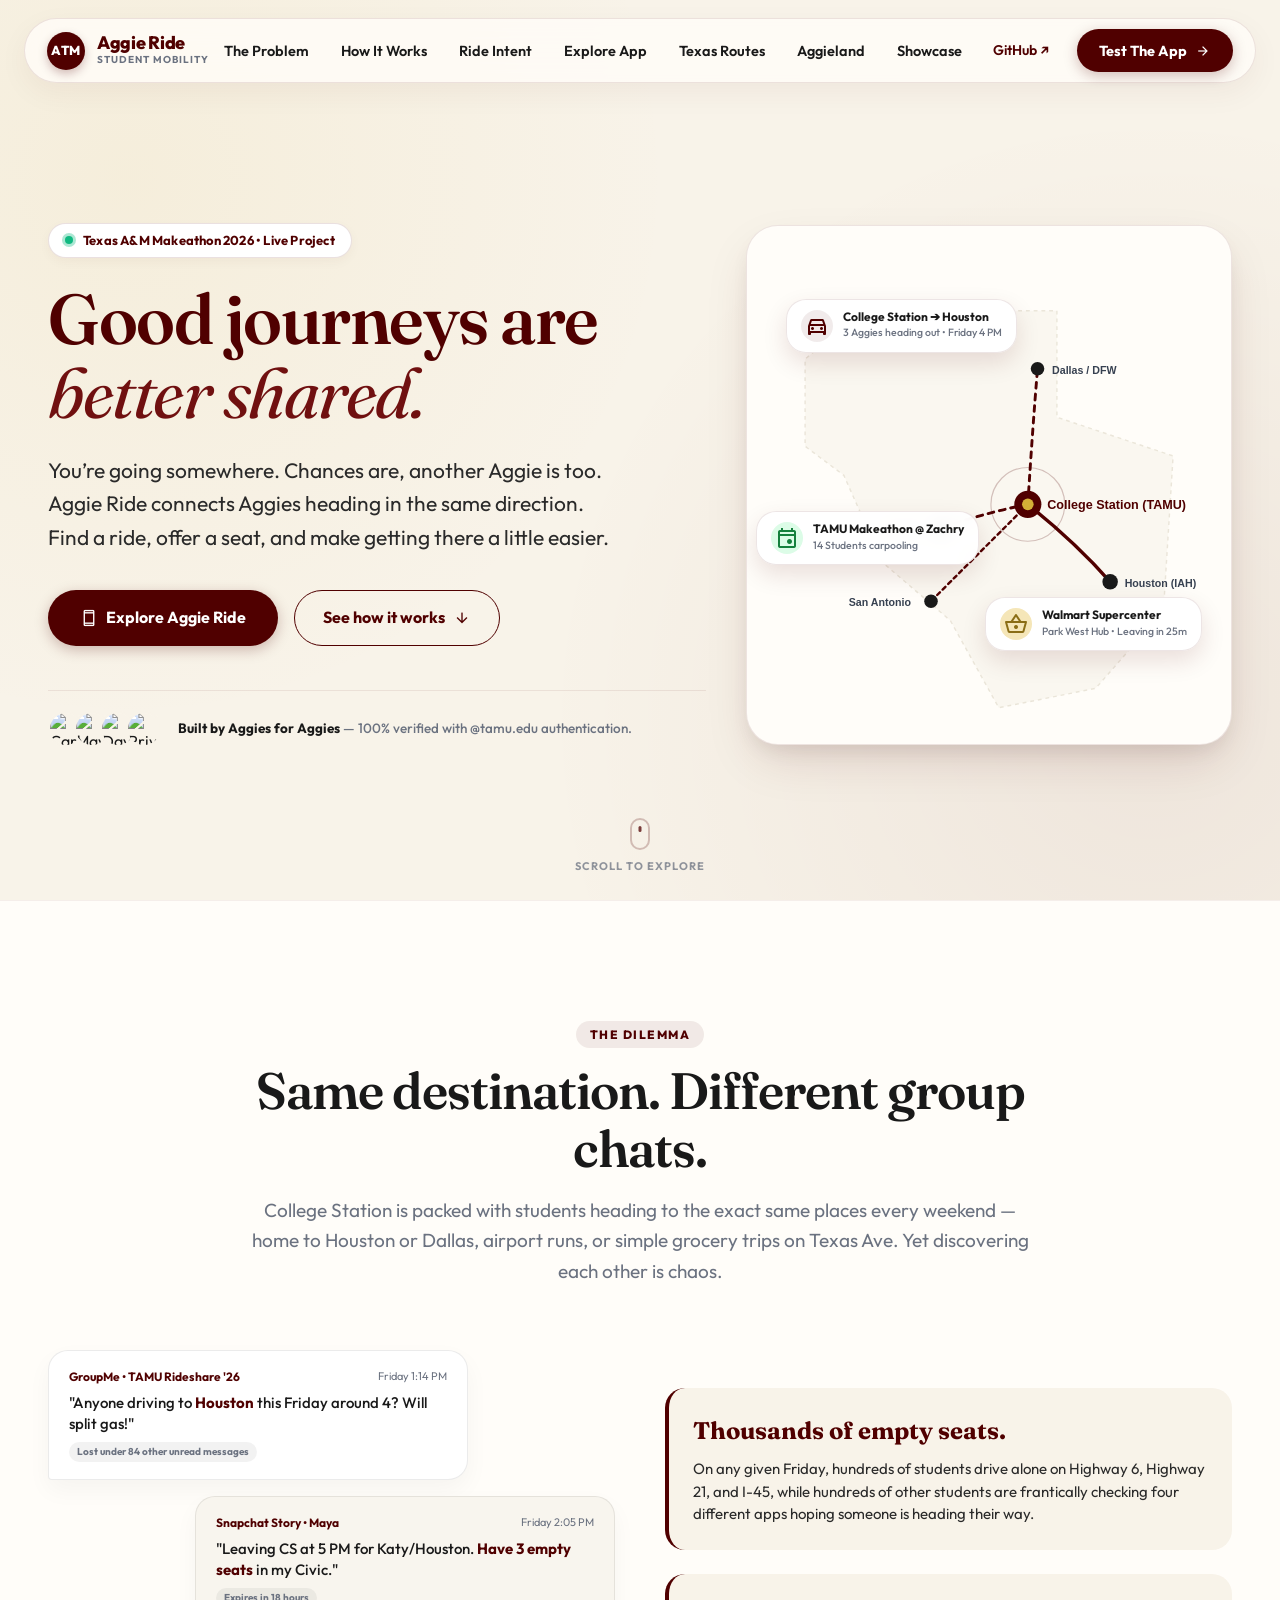
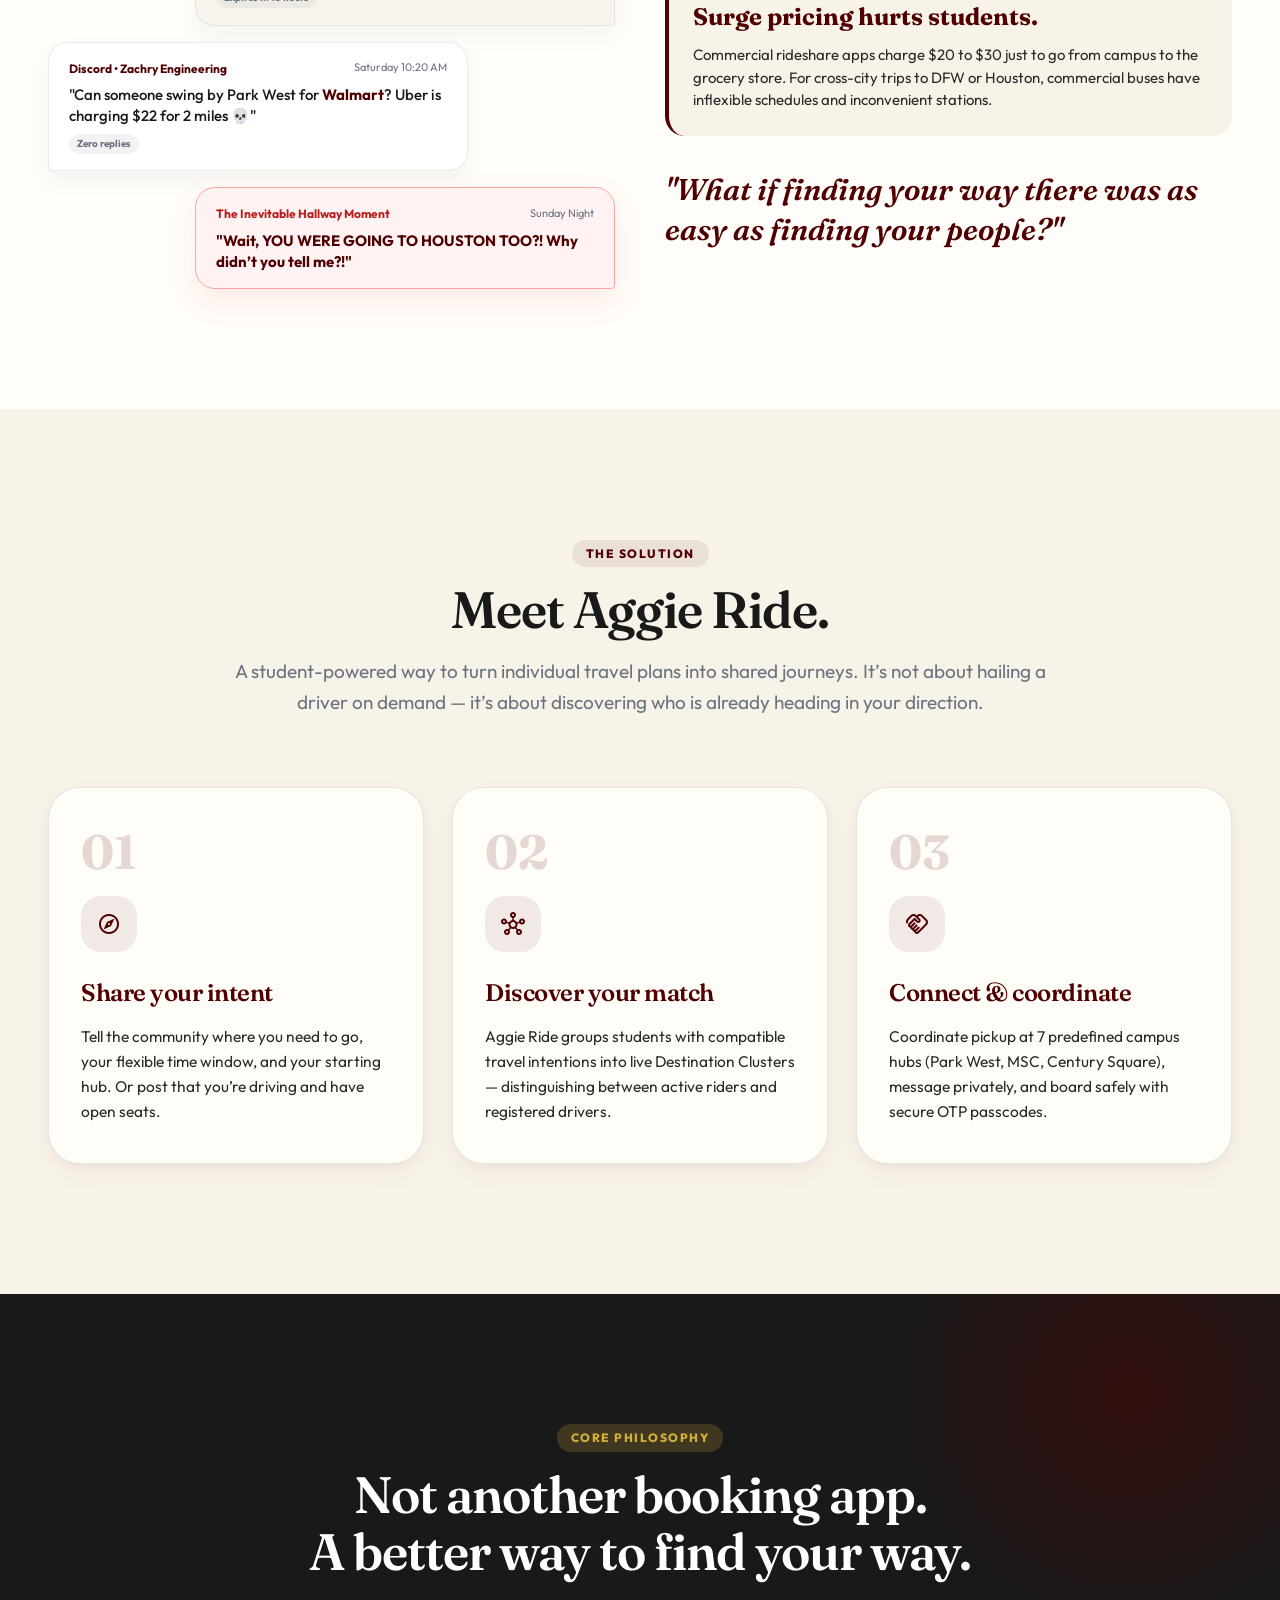
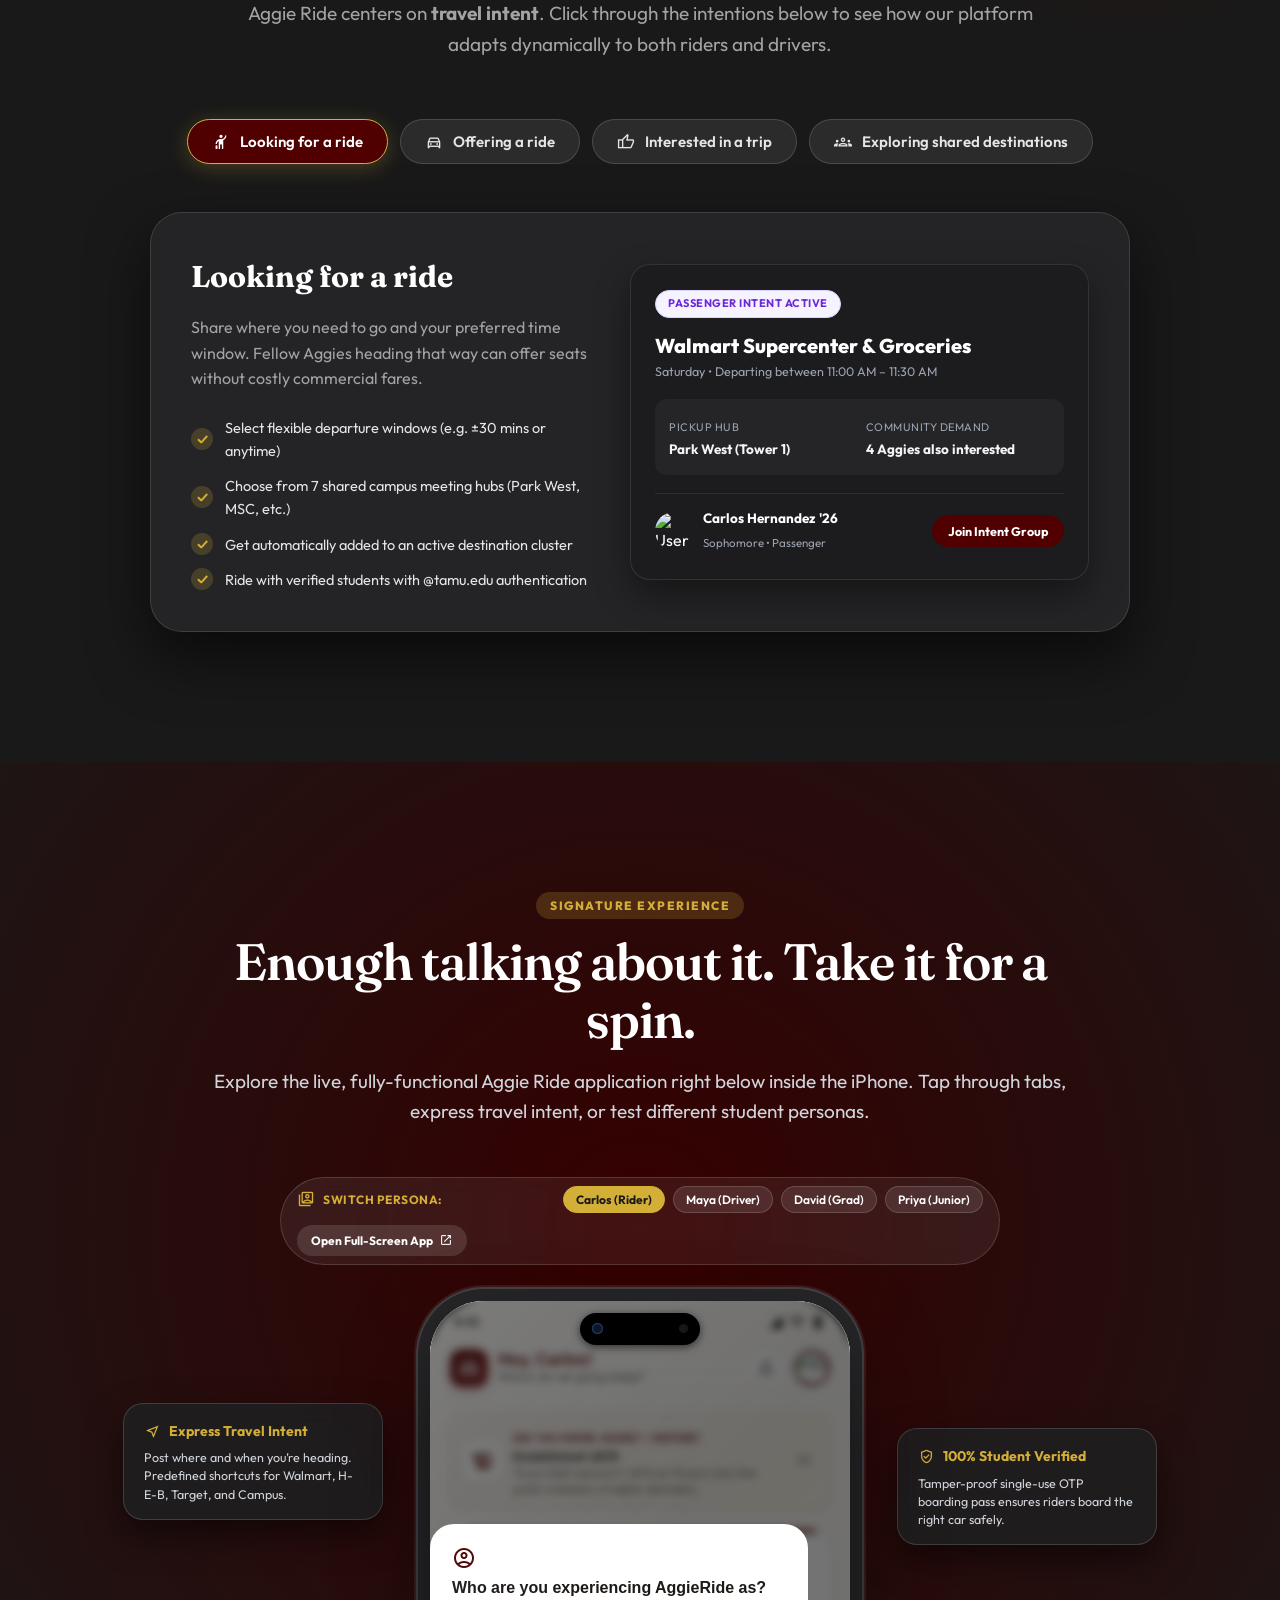
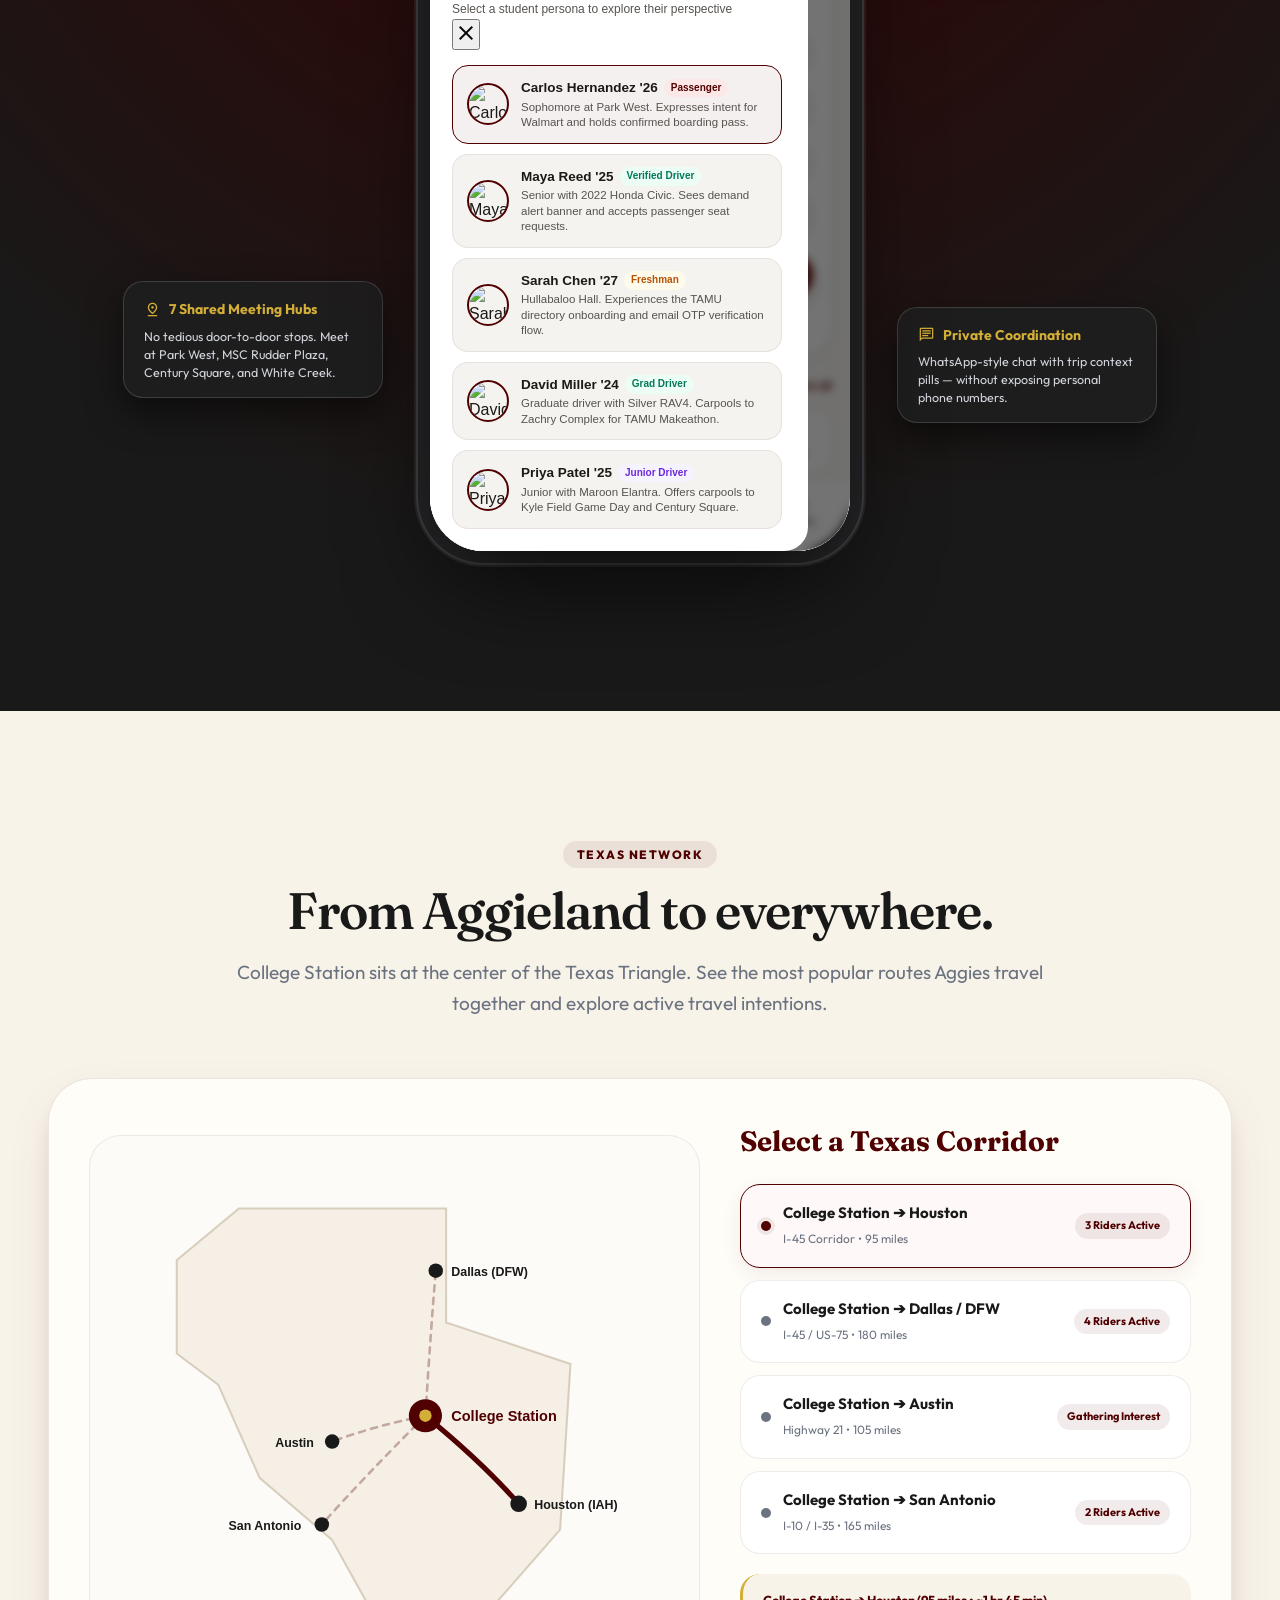
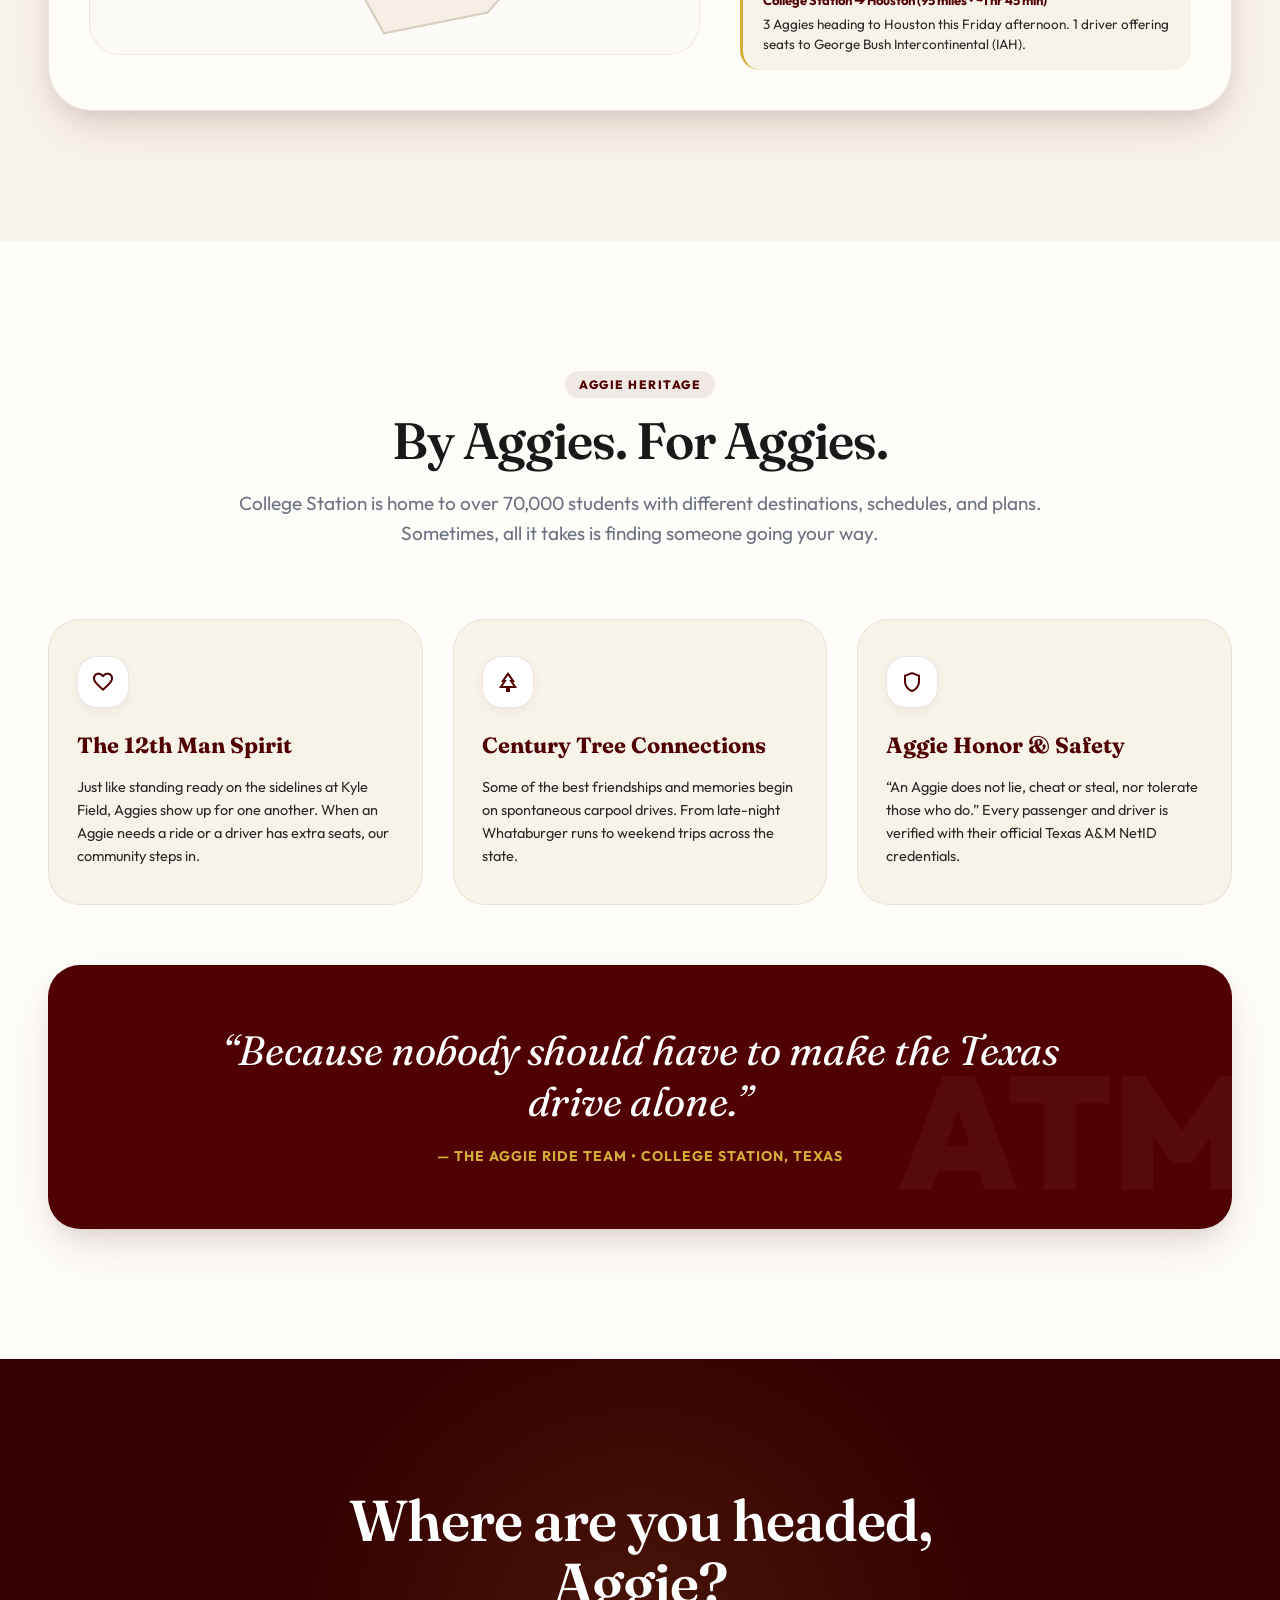
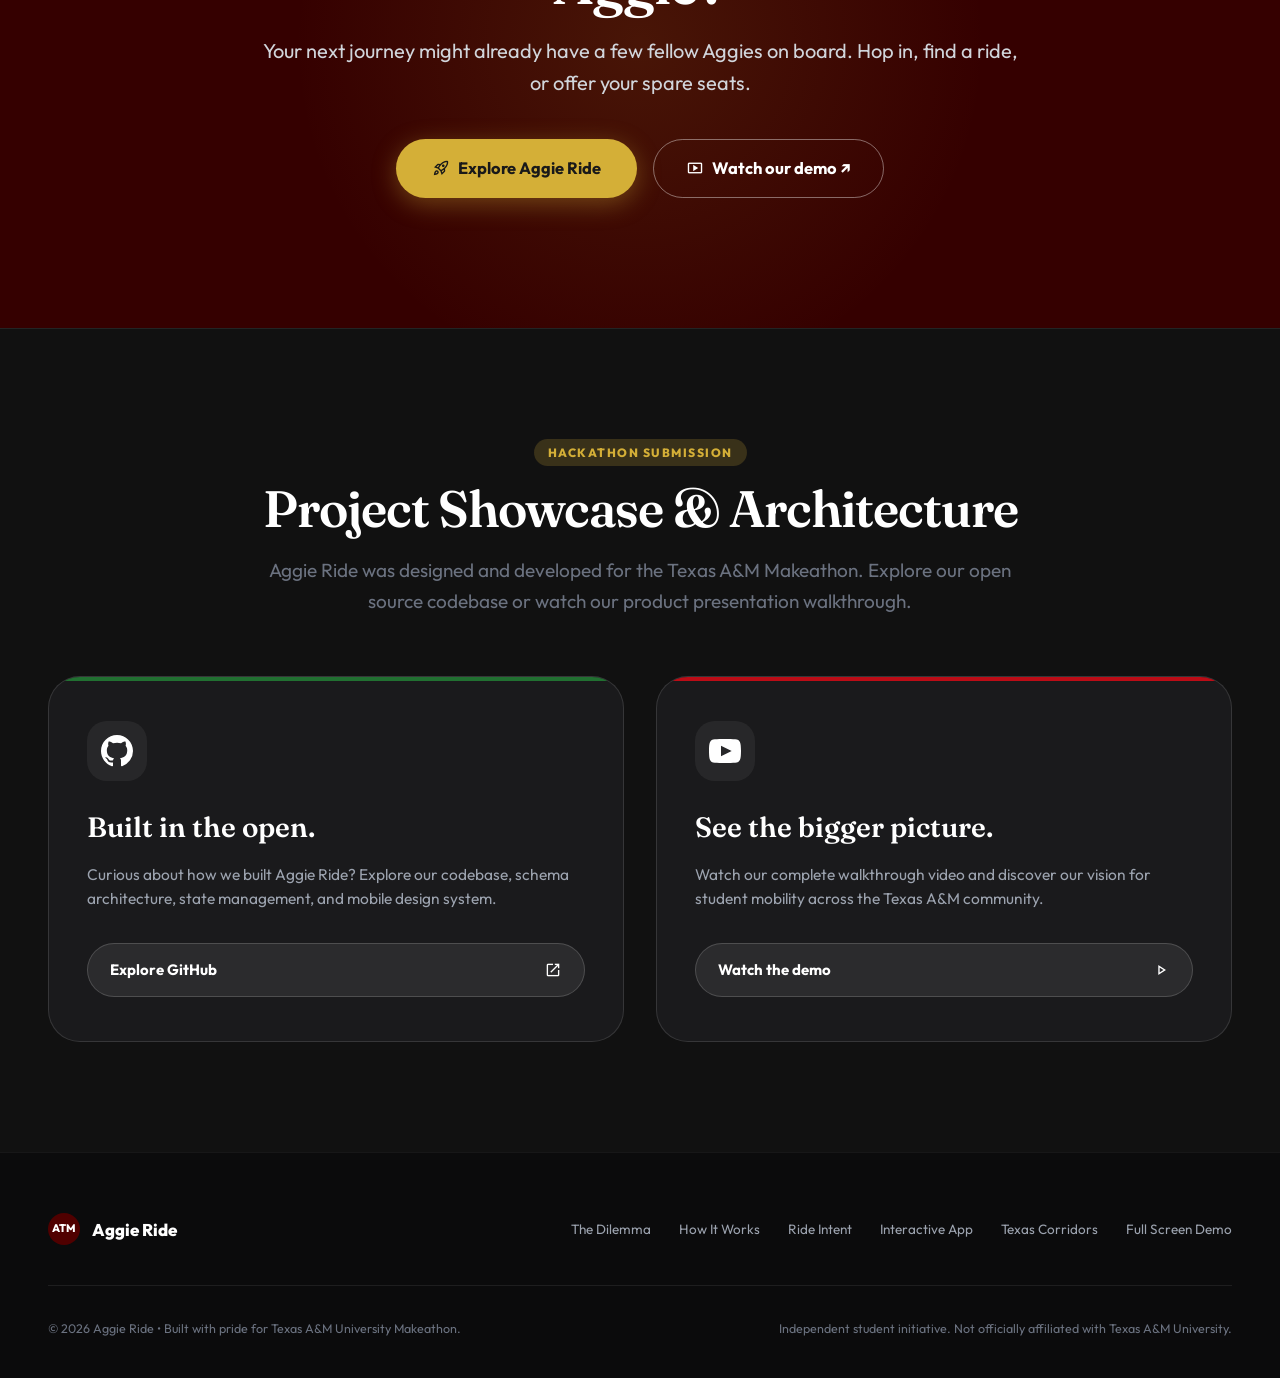
==== index.html @ 7f1ab6b2 "feat: complete Aggie Ride platform, landing page showcase & documentation" ====
<!DOCTYPE html>
<html lang="en">
<head>
  <meta charset="UTF-8">
  <meta name="viewport" content="width=device-width, initial-scale=1.0">
  <title>Aggie Ride — Good Journeys Are Better Shared | Texas A&M Student Mobility</title>
  
  <!-- SEO & Social Meta -->
  <meta name="description" content="Aggie Ride is a student-powered mobility platform built around ride intent. Connect with fellow Texas A&M students heading to Houston, Dallas, Austin, or local grocery runs.">
  <meta property="og:title" content="Aggie Ride — Good Journeys Are Better Shared">
  <meta property="og:description" content="A demand-first student mobility network connecting Aggies heading in the same direction. Built for Texas A&M Makeathon.">
  <meta property="og:type" content="website">
  <meta property="og:url" content="https://aggies-ride.netlify.app">
  <meta name="theme-color" content="#500000">

  <!-- Favicon -->
  <link rel="icon" href="data:image/svg+xml,<svg xmlns='http://www.w3.org/2000/svg' viewBox='0 0 100 100'><circle cx='50' cy='50' r='50' fill='%23500000'/><text y='65' font-size='45' font-family='sans-serif' font-weight='900' fill='white' text-anchor='middle' x='50'>ATM</text></svg>">

  <!-- Google Fonts: Fraunces (Editorial Display) & Outfit / Plus Jakarta Sans (Clean Modern Sans) -->
  <link rel="preconnect" href="https://fonts.googleapis.com">
  <link rel="preconnect" href="https://fonts.gstatic.com" crossorigin>
  <link href="https://fonts.googleapis.com/css2?family=Fraunces:ital,opsz,wght@0,9..144,400;0,9..144,600;0,9..144,700;1,9..144,400;1,9..144,600&family=Outfit:wght@400;500;600;700;800&family=Plus+Jakarta+Sans:wght@400;500;600;700;800&display=swap" rel="stylesheet">
  <link rel="stylesheet" href="https://fonts.googleapis.com/css2?family=Material+Symbols+Outlined:opsz,wght,FILL,GRAD@20..48,100..700,0..1,-50..200" />

  <!-- Stylesheet -->
  <link rel="stylesheet" href="css/landing.css?v=2.0">
</head>
<body>

  <!-- ===================================================================
       STICKY NAVIGATION BAR
       =================================================================== -->
  <div class="navbar-wrapper" id="navbarWrapper">
    <nav class="navbar" aria-label="Main Navigation">
      <a href="#" class="brand" aria-label="Aggie Ride Home">
        <div class="brand-crest">ATM</div>
        <div class="brand-text">
          <span class="brand-name">Aggie Ride</span>
          <span class="brand-tag">Student Mobility</span>
        </div>
      </a>

      <ul class="nav-links">
        <li><a href="#the-problem" class="nav-link">The Problem</a></li>
        <li><a href="#how-it-works" class="nav-link">How It Works</a></li>
        <li><a href="#ride-intent" class="nav-link">Ride Intent</a></li>
        <li><a href="#explore-app" class="nav-link">Explore App</a></li>
        <li><a href="#texas-routes" class="nav-link">Texas Routes</a></li>
        <li><a href="#community" class="nav-link">Aggieland</a></li>
        <li><a href="#showcase" class="nav-link">Showcase</a></li>
      </ul>

      <div class="nav-actions">
        <a href="#" id="navGithubLink" target="_blank" rel="noopener noreferrer" class="nav-btn-text">
          GitHub ↗
        </a>
        <a href="#explore-app" class="btn-primary">
          <span>Test The App</span>
          <span class="material-symbols-outlined" style="font-size:16px;">arrow_forward</span>
        </a>
      </div>
    </nav>
  </div>

  <!-- ===================================================================
       SECTION 1: THE OPENING HERO
       =================================================================== -->
  <header class="hero-section" id="hero">
    <div class="container">
      <div class="hero-grid">
        
        <!-- Left: Editorial Content -->
        <div class="hero-content">
          <div class="hero-pill-badge">
            <span class="hero-pill-dot"></span>
            <span class="hero-pill-text">Texas A&M Makeathon 2026 • Live Project</span>
          </div>

          <h1 class="hero-headline">
            Good journeys are <span class="italic">better shared.</span>
          </h1>

          <p class="hero-subtext">
            You’re going somewhere. Chances are, another Aggie is too. Aggie Ride connects Aggies heading in the same direction. Find a ride, offer a seat, and make getting there a little easier.
          </p>

          <div class="hero-ctas">
            <a href="#explore-app" class="btn-primary">
              <span class="material-symbols-outlined" style="font-size:18px;">smartphone</span>
              <span>Explore Aggie Ride</span>
            </a>
            <a href="#how-it-works" class="btn-outline">
              <span>See how it works</span>
              <span class="material-symbols-outlined" style="font-size:18px;">arrow_downward</span>
            </a>
          </div>

          <div class="hero-social-proof">
            <div class="avatar-stack">
              <img src="https://images.unsplash.com/photo-1539571696357-5a69c17a67c6?w=100&auto=format&fit=crop&q=80" alt="Carlos">
              <img src="https://images.unsplash.com/photo-1494790108377-be9c29b29330?w=100&auto=format&fit=crop&q=80" alt="Maya">
              <img src="https://images.unsplash.com/photo-1507003211169-0a1dd7228f2d?w=100&auto=format&fit=crop&q=80" alt="David">
              <img src="https://images.unsplash.com/photo-1534528741775-53994a69daeb?w=100&auto=format&fit=crop&q=80" alt="Priya">
            </div>
            <div class="avatar-stack-text">
              <strong>Built by Aggies for Aggies</strong> — 100% verified with @tamu.edu authentication.
            </div>
          </div>
        </div>

        <!-- Right: Animated Route Canvas & Floating Journey Tags -->
        <div class="hero-visual">
          <div class="map-card-graphic">
            
            <!-- Floating Live Travel Intent 1 -->
            <div class="floating-journey-tag floating-tag-1">
              <div class="tag-icon-circle maroon">
                <span class="material-symbols-outlined">directions_car</span>
              </div>
              <div class="tag-text-block">
                <span class="tag-title">College Station ➔ Houston</span>
                <span class="tag-sub">3 Aggies heading out • Friday 4 PM</span>
              </div>
            </div>

            <!-- Floating Live Travel Intent 2 -->
            <div class="floating-journey-tag floating-tag-2">
              <div class="tag-icon-circle gold">
                <span class="material-symbols-outlined">shopping_basket</span>
              </div>
              <div class="tag-text-block">
                <span class="tag-title">Walmart Supercenter</span>
                <span class="tag-sub">Park West Hub • Leaving in 25m</span>
              </div>
            </div>

            <!-- Floating Live Travel Intent 3 -->
            <div class="floating-journey-tag floating-tag-3">
              <div class="tag-icon-circle green">
                <span class="material-symbols-outlined">event</span>
              </div>
              <div class="tag-text-block">
                <span class="tag-title">TAMU Makeathon @ Zachry</span>
                <span class="tag-sub">14 Students carpooling</span>
              </div>
            </div>

            <!-- Stylized Texas Route Network SVG -->
            <svg class="map-svg-canvas" viewBox="0 0 500 500" fill="none" xmlns="http://www.w3.org/2000/svg">
              <!-- Subtle Texas Outline Silhouette -->
              <path d="M 120 70 L 320 70 L 320 180 L 440 220 L 430 380 L 360 460 L 260 480 L 210 390 L 140 330 L 100 240 L 60 210 L 60 120 Z" 
                    fill="#F9F6EE" stroke="#E6E0D2" stroke-width="1.5" stroke-dasharray="4 4" opacity="0.8"/>

              <!-- Major Highways radiating from College Station (Center: 290, 270) -->
              <!-- Route to Dallas (North) -->
              <path d="M 290 270 Q 295 190 300 130" stroke="#500000" stroke-width="3" stroke-linecap="round" stroke-dasharray="6 6"/>
              <!-- Route to Houston (Southeast) -->
              <path d="M 290 270 Q 340 310 375 350" stroke="#500000" stroke-width="3.5" stroke-linecap="round"/>
              <!-- Route to Austin (West) -->
              <path d="M 290 270 Q 240 280 200 295" stroke="#500000" stroke-width="3" stroke-linecap="round" stroke-dasharray="6 6"/>
              <!-- Route to San Antonio (Southwest) -->
              <path d="M 290 270 Q 230 330 190 370" stroke="#500000" stroke-width="2.5" stroke-linecap="round" stroke-dasharray="4 4"/>

              <!-- Pulse Waves from College Station Hub -->
              <circle cx="290" cy="270" r="38" fill="none" stroke="#500000" stroke-width="1.2" opacity="0.25">
                <animate attributeName="r" values="18;65" dur="3s" repeatCount="indefinite"/>
                <animate attributeName="opacity" values="0.4;0" dur="3s" repeatCount="indefinite"/>
              </circle>

              <!-- Hub City Nodes -->
              <!-- Dallas -->
              <circle cx="300" cy="130" r="7" fill="#191919"/>
              <text x="315" y="135" font-family="sans-serif" font-size="11" font-weight="700" fill="#374151">Dallas / DFW</text>

              <!-- Houston -->
              <circle cx="375" cy="350" r="8" fill="#191919"/>
              <text x="390" y="355" font-family="sans-serif" font-size="11" font-weight="700" fill="#374151">Houston (IAH)</text>

              <!-- Austin -->
              <circle cx="200" cy="295" r="7" fill="#191919"/>
              <text x="145" y="300" font-family="sans-serif" font-size="11" font-weight="700" fill="#374151">Austin</text>

              <!-- San Antonio -->
              <circle cx="190" cy="370" r="7" fill="#191919"/>
              <text x="105" y="375" font-family="sans-serif" font-size="11" font-weight="700" fill="#374151">San Antonio</text>

              <!-- COLLEGE STATION (Aggieland Center) -->
              <circle cx="290" cy="270" r="14" fill="#500000"/>
              <circle cx="290" cy="270" r="6" fill="#D4AF37"/>
              <text x="310" y="275" font-family="sans-serif" font-size="13" font-weight="800" fill="#500000">College Station (TAMU)</text>

              <!-- Moving Indicator along Houston Highway -->
              <circle cx="332" cy="310" r="5" fill="#D4AF37">
                <animateMotion path="M 290 270 Q 340 310 375 350" dur="4s" repeatCount="indefinite"/>
              </circle>
            </svg>

          </div>
        </div>

      </div>
    </div>

    <!-- Scroll Indicator -->
    <div class="scroll-indicator-wrap">
      <div class="scroll-mouse">
        <div class="scroll-wheel"></div>
      </div>
      <span>Scroll to explore</span>
    </div>
  </header>

  <!-- ===================================================================
       SECTION 2: THE PROBLEM (EVERYONE IS GOING SOMEWHERE)
       =================================================================== -->
  <section class="problem-section reveal-on-scroll" id="the-problem">
    <div class="container">
      
      <div class="problem-header">
        <span class="section-label">The Dilemma</span>
        <h2 class="section-headline">Same destination. Different group chats.</h2>
        <p class="section-subtext">
          College Station is packed with students heading to the exact same places every weekend — home to Houston or Dallas, airport runs, or simple grocery trips on Texas Ave. Yet discovering each other is chaos.
        </p>
      </div>

      <div class="chat-chaos-grid">
        
        <!-- Left: Fragmented Group Chat Snippets -->
        <div class="chat-cards-cluster">
          
          <div class="chat-bubble-card left">
            <div class="chat-header-info">
              <span class="chat-sender">GroupMe • TAMU Rideshare '26</span>
              <span class="chat-time">Friday 1:14 PM</span>
            </div>
            <p class="chat-text">"Anyone driving to <strong>Houston</strong> this Friday around 4? Will split gas!"</p>
            <span class="chat-app-tag">Lost under 84 other unread messages</span>
          </div>

          <div class="chat-bubble-card right">
            <div class="chat-header-info">
              <span class="chat-sender">Snapchat Story • Maya</span>
              <span class="chat-time">Friday 2:05 PM</span>
            </div>
            <p class="chat-text">"Leaving CS at 5 PM for Katy/Houston. <strong>Have 3 empty seats</strong> in my Civic."</p>
            <span class="chat-app-tag">Expires in 18 hours</span>
          </div>

          <div class="chat-bubble-card left">
            <div class="chat-header-info">
              <span class="chat-sender">Discord • Zachry Engineering</span>
              <span class="chat-time">Saturday 10:20 AM</span>
            </div>
            <p class="chat-text">"Can someone swing by Park West for <strong>Walmart</strong>? Uber is charging $22 for 2 miles 💀"</p>
            <span class="chat-app-tag">Zero replies</span>
          </div>

          <div class="chat-bubble-card highlight right">
            <div class="chat-header-info">
              <span class="chat-sender" style="color:#B91C1C;">The Inevitable Hallway Moment</span>
              <span class="chat-time">Sunday Night</span>
            </div>
            <p class="chat-text">
              <strong>"Wait, YOU WERE GOING TO HOUSTON TOO?! Why didn’t you tell me?!"</strong>
            </p>
          </div>

        </div>

        <!-- Right: Editorial Narrative -->
        <div class="problem-narrative-panel">
          <div class="problem-stat-box">
            <h3>Thousands of empty seats.</h3>
            <p>
              On any given Friday, hundreds of students drive alone on Highway 6, Highway 21, and I-45, while hundreds of other students are frantically checking four different apps hoping someone is heading their way.
            </p>
          </div>

          <div class="problem-stat-box">
            <h3>Surge pricing hurts students.</h3>
            <p>
              Commercial rideshare apps charge $20 to $30 just to go from campus to the grocery store. For cross-city trips to DFW or Houston, commercial buses have inflexible schedules and inconvenient stations.
            </p>
          </div>

          <p class="punchline-quote">
            "What if finding your way there was as easy as finding your people?"
          </p>
        </div>

      </div>

    </div>
  </section>

  <!-- ===================================================================
       SECTION 3: INTRODUCING AGGIE RIDE
       =================================================================== -->
  <section class="intro-section reveal-on-scroll" id="how-it-works">
    <div class="container">
      
      <div class="intro-header">
        <span class="section-label">The Solution</span>
        <h2 class="section-headline">Meet Aggie Ride.</h2>
        <p class="section-subtext">
          A student-powered way to turn individual travel plans into shared journeys. It’s not about hailing a driver on demand — it’s about discovering who is already heading in your direction.
        </p>
      </div>

      <div class="concept-steps-staggered">
        
        <!-- Step 1 -->
        <div class="concept-card">
          <div class="concept-number">01</div>
          <div class="concept-icon-wrap">
            <span class="material-symbols-outlined">explore</span>
          </div>
          <h3 class="concept-title">Share your intent</h3>
          <p class="concept-desc">
            Tell the community where you need to go, your flexible time window, and your starting hub. Or post that you’re driving and have open seats.
          </p>
        </div>

        <!-- Step 2 -->
        <div class="concept-card">
          <div class="concept-number">02</div>
          <div class="concept-icon-wrap">
            <span class="material-symbols-outlined">hub</span>
          </div>
          <h3 class="concept-title">Discover your match</h3>
          <p class="concept-desc">
            Aggie Ride groups students with compatible travel intentions into live Destination Clusters — distinguishing between active riders and registered drivers.
          </p>
        </div>

        <!-- Step 3 -->
        <div class="concept-card">
          <div class="concept-number">03</div>
          <div class="concept-icon-wrap">
            <span class="material-symbols-outlined">handshake</span>
          </div>
          <h3 class="concept-title">Connect & coordinate</h3>
          <p class="concept-desc">
            Coordinate pickup at 7 predefined campus hubs (Park West, MSC, Century Square), message privately, and board safely with secure OTP passcodes.
          </p>
        </div>

      </div>

    </div>
  </section>

  <!-- ===================================================================
       SECTION 4: RIDE INTENT, NOT RIDE BOOKING
       =================================================================== -->
  <section class="intent-section reveal-on-scroll" id="ride-intent">
    <div class="container">
      
      <div class="intent-header">
        <span class="section-label">Core Philosophy</span>
        <h2 class="section-headline">Not another booking app.<br>A better way to find your way.</h2>
        <p class="section-subtext">
          Aggie Ride centers on <strong>travel intent</strong>. Click through the intentions below to see how our platform adapts dynamically to both riders and drivers.
        </p>
      </div>

      <!-- Intent Switcher Chips -->
      <div class="intent-chips-bar" role="tablist">
        <button class="intent-chip-btn active" data-intent="need_ride" role="tab">
          <span class="material-symbols-outlined" style="font-size:18px;">hail</span>
          <span>Looking for a ride</span>
        </button>
        <button class="intent-chip-btn" data-intent="have_seats" role="tab">
          <span class="material-symbols-outlined" style="font-size:18px;">directions_car</span>
          <span>Offering a ride</span>
        </button>
        <button class="intent-chip-btn" data-intent="interested" role="tab">
          <span class="material-symbols-outlined" style="font-size:18px;">thumb_up</span>
          <span>Interested in a trip</span>
        </button>
        <button class="intent-chip-btn" data-intent="destinations" role="tab">
          <span class="material-symbols-outlined" style="font-size:18px;">groups</span>
          <span>Exploring shared destinations</span>
        </button>
      </div>

      <!-- Interactive Intent Showcase Box -->
      <div class="intent-interactive-stage">
        
        <!-- Left: Explanatory Copy & Bullets -->
        <div class="intent-stage-info">
          <h3 id="intentStageTitle">Looking for a ride</h3>
          <p id="intentStageSub">
            Share where you need to go and your preferred time window. Fellow Aggies heading that way can offer seats without costly commercial fares.
          </p>
          <ul class="intent-bullet-list" id="intentStageBullets">
            <li>
              <span class="bullet-icon">✓</span>
              <span>Select flexible departure windows (e.g. ±30 mins or anytime)</span>
            </li>
            <li>
              <span class="bullet-icon">✓</span>
              <span>Choose from 7 shared campus meeting hubs (Park West, MSC, etc.)</span>
            </li>
            <li>
              <span class="bullet-icon">✓</span>
              <span>Get automatically added to an active destination cluster</span>
            </li>
            <li>
              <span class="bullet-icon">✓</span>
              <span>Ride with verified students with @tamu.edu authentication</span>
            </li>
          </ul>
        </div>

        <!-- Right: Realistic Intent Card Preview -->
        <div class="intent-card-preview">
          <span class="preview-badge-status" id="previewBadge" style="background:#F5F3FF; border:1px solid #DDD6FE; color:#6D28D9;">
            Passenger Intent Active
          </span>

          <div class="preview-destination-row">
            <div>
              <h4 class="preview-destination-title" id="previewDestTitle">Walmart Supercenter & Groceries</h4>
              <span class="preview-destination-sub" id="previewDestSub">Saturday • Departing between 11:00 AM – 11:30 AM</span>
            </div>
          </div>

          <div class="preview-details-grid">
            <div>
              <span class="detail-item-title" id="previewHubTitle">Pickup Hub</span>
              <p class="detail-item-val" id="previewHubVal">Park West (Tower 1)</p>
            </div>
            <div>
              <span class="detail-item-title" id="previewStatusTitle">Community Demand</span>
              <p class="detail-item-val" id="previewStatusVal">4 Aggies also interested</p>
            </div>
          </div>

          <div class="preview-avatar-row">
            <div class="preview-user-meta">
              <img id="previewUserAvatar" src="https://images.unsplash.com/photo-1539571696357-5a69c17a67c6?w=120&auto=format&fit=crop&q=80" alt="User">
              <div>
                <strong style="color:#fff; font-size:13.5px; display:block;" id="previewUserName">Carlos Hernandez '26</strong>
                <span style="color:#9CA3AF; font-size:11.5px;" id="previewUserRole">Sophomore • Passenger</span>
              </div>
            </div>
            <button class="preview-action-btn" id="previewActionBtn">Join Intent Group</button>
          </div>
        </div>

      </div>

    </div>
  </section>

  <!-- ===================================================================
       SECTION 5: THE SIGNATURE EXPERIENCE: EXPLORE THE APP
       =================================================================== -->
  <section class="explore-app-section reveal-on-scroll" id="explore-app">
    <div class="container-wide">
      
      <div class="explore-header">
        <span class="section-label">Signature Experience</span>
        <h2 class="section-headline">Enough talking about it. Take it for a spin.</h2>
        <p class="section-subtext">
          Explore the live, fully-functional Aggie Ride application right below inside the iPhone. Tap through tabs, express travel intent, or test different student personas.
        </p>
      </div>

      <!-- Quick Persona Switcher & Direct Launch Toolbar -->
      <div class="phone-interaction-controls">
        <div class="control-label-group">
          <span class="material-symbols-outlined" style="font-size:18px;">switch_account</span>
          <span>Switch Persona:</span>
        </div>

        <div class="persona-quick-chips">
          <button class="persona-btn-chip active" data-user="user-carlos" title="Switch to Carlos (Passenger)">Carlos (Rider)</button>
          <button class="persona-btn-chip" data-user="user-maya" title="Switch to Maya (Driver with Civic)">Maya (Driver)</button>
          <button class="persona-btn-chip" data-user="user-david" title="Switch to David (Grad Driver)">David (Grad)</button>
          <button class="persona-btn-chip" data-user="user-priya" title="Switch to Priya (Junior Driver)">Priya (Junior)</button>
        </div>

        <a href="/app" target="_blank" rel="noopener" class="full-app-external-btn">
          <span>Open Full-Screen App</span>
          <span class="material-symbols-outlined" style="font-size:14px;">open_in_new</span>
        </a>
      </div>

      <!-- Smartphone Showcase Stage with Floating Annotations -->
      <div class="phone-showcase-stage">
        
        <!-- Annotation 1: Top Left -->
        <div class="phone-annotation anno-top-left">
          <h4><span class="material-symbols-outlined" style="font-size:17px;">near_me</span> Express Travel Intent</h4>
          <p>Post where and when you’re heading. Predefined shortcuts for Walmart, H-E-B, Target, and Campus.</p>
        </div>

        <!-- Annotation 2: Bottom Left -->
        <div class="phone-annotation anno-bottom-left">
          <h4><span class="material-symbols-outlined" style="font-size:17px;">pin_drop</span> 7 Shared Meeting Hubs</h4>
          <p>No tedious door-to-door stops. Meet at Park West, MSC Rudder Plaza, Century Square, and White Creek.</p>
        </div>

        <!-- The Realistic Modern Smartphone Chassis -->
        <div class="smartphone-frame" id="smartphoneFrame">
          
          <!-- Dynamic Island -->
          <div class="smartphone-island">
            <div class="island-camera"></div>
            <div class="island-sensor"></div>
          </div>

          <!-- Glass Refraction Gloss -->
          <div class="smartphone-glare"></div>

          <!-- Embedded Real Interactive App Iframe -->
          <iframe 
            src="app.html?embed=true" 
            class="smartphone-iframe" 
            id="phoneAppIframe" 
            title="Aggie Ride Interactive Mobile Application"
            loading="lazy">
          </iframe>

        </div>

        <!-- Annotation 3: Top Right -->
        <div class="phone-annotation anno-top-right">
          <h4><span class="material-symbols-outlined" style="font-size:17px;">verified_user</span> 100% Student Verified</h4>
          <p>Tamper-proof single-use OTP boarding pass ensures riders board the right car safely.</p>
        </div>

        <!-- Annotation 4: Bottom Right -->
        <div class="phone-annotation anno-bottom-right">
          <h4><span class="material-symbols-outlined" style="font-size:17px;">chat</span> Private Coordination</h4>
          <p>WhatsApp-style chat with trip context pills — without exposing personal phone numbers.</p>
        </div>

      </div>

    </div>
  </section>

  <!-- ===================================================================
       SECTION 6: AGGIELAND IS BETTER CONNECTED
       =================================================================== -->
  <section class="texas-routes-section reveal-on-scroll" id="texas-routes">
    <div class="container">
      
      <div class="texas-routes-header">
        <span class="section-label">Texas Network</span>
        <h2 class="section-headline">From Aggieland to everywhere.</h2>
        <p class="section-subtext">
          College Station sits at the center of the Texas Triangle. See the most popular routes Aggies travel together and explore active travel intentions.
        </p>
      </div>

      <div class="routes-interactive-container">
        
        <!-- Left: Interactive Texas Map SVG -->
        <div class="texas-map-wrapper">
          <svg class="map-svg-canvas" viewBox="0 0 540 500" fill="none" xmlns="http://www.w3.org/2000/svg">
            <!-- Texas State Silhouette -->
            <path d="M 120 70 L 320 70 L 320 180 L 440 220 L 430 380 L 360 460 L 260 480 L 210 390 L 140 330 L 100 240 L 60 210 L 60 120 Z" 
                  fill="#F5EFE6" stroke="#D8CEBD" stroke-width="2"/>

            <!-- Route Lines from College Station (Center: 300, 270) -->
            <!-- Houston Route -->
            <path id="routePathHouston" class="map-route-line" d="M 300 270 Q 355 315 390 355" stroke="#500000" stroke-width="5" stroke-linecap="round"/>
            
            <!-- Dallas Route -->
            <path id="routePathDallas" class="map-route-line" d="M 300 270 Q 305 190 310 130" stroke="#500000" stroke-width="2.5" stroke-linecap="round" stroke-dasharray="6 6" stroke-opacity="0.3"/>

            <!-- Austin Route -->
            <path id="routePathAustin" class="map-route-line" d="M 300 270 Q 250 280 210 295" stroke="#500000" stroke-width="2.5" stroke-linecap="round" stroke-dasharray="6 6" stroke-opacity="0.3"/>

            <!-- San Antonio Route -->
            <path id="routePathSanAntonio" class="map-route-line" d="M 300 270 Q 240 330 200 375" stroke="#500000" stroke-width="2.5" stroke-linecap="round" stroke-dasharray="6 6" stroke-opacity="0.3"/>

            <!-- Hub City Points -->
            <circle cx="310" cy="130" r="7" fill="#191919"/>
            <text x="325" y="135" font-family="sans-serif" font-size="12" font-weight="700" fill="#191919">Dallas (DFW)</text>

            <circle cx="390" cy="355" r="8" fill="#191919"/>
            <text x="405" y="360" font-family="sans-serif" font-size="12" font-weight="700" fill="#191919">Houston (IAH)</text>

            <circle cx="210" cy="295" r="7" fill="#191919"/>
            <text x="155" y="300" font-family="sans-serif" font-size="12" font-weight="700" fill="#191919">Austin</text>

            <circle cx="200" cy="375" r="7" fill="#191919"/>
            <text x="110" y="380" font-family="sans-serif" font-size="12" font-weight="700" fill="#191919">San Antonio</text>

            <!-- College Station (Hub) -->
            <circle cx="300" cy="270" r="16" fill="#500000"/>
            <circle cx="300" cy="270" r="6" fill="#D4AF37"/>
            <text x="325" y="275" font-family="sans-serif" font-size="14" font-weight="800" fill="#500000">College Station</text>
          </svg>
        </div>

        <!-- Right: Interactive Route Selector & Intent Feed -->
        <div class="routes-sidebar-panel">
          <h3>Select a Texas Corridor</h3>

          <div class="route-selector-list">
            
            <div class="route-option-card active" data-city="houston">
              <div class="route-city-info">
                <span class="route-dot-indicator"></span>
                <div>
                  <h4 class="route-title">College Station ➔ Houston</h4>
                  <span class="route-sub">I-45 Corridor • 95 miles</span>
                </div>
              </div>
              <span class="route-intent-badge">3 Riders Active</span>
            </div>

            <div class="route-option-card" data-city="dallas">
              <div class="route-city-info">
                <span class="route-dot-indicator"></span>
                <div>
                  <h4 class="route-title">College Station ➔ Dallas / DFW</h4>
                  <span class="route-sub">I-45 / US-75 • 180 miles</span>
                </div>
              </div>
              <span class="route-intent-badge">4 Riders Active</span>
            </div>

            <div class="route-option-card" data-city="austin">
              <div class="route-city-info">
                <span class="route-dot-indicator"></span>
                <div>
                  <h4 class="route-title">College Station ➔ Austin</h4>
                  <span class="route-sub">Highway 21 • 105 miles</span>
                </div>
              </div>
              <span class="route-intent-badge">Gathering Interest</span>
            </div>

            <div class="route-option-card" data-city="san_antonio">
              <div class="route-city-info">
                <span class="route-dot-indicator"></span>
                <div>
                  <h4 class="route-title">College Station ➔ San Antonio</h4>
                  <span class="route-sub">I-10 / I-35 • 165 miles</span>
                </div>
              </div>
              <span class="route-intent-badge">2 Riders Active</span>
            </div>

          </div>

          <!-- Dynamic Active Route Intent Feed -->
          <div class="route-live-intent-feed">
            <strong id="routeLiveTitle">College Station ➔ Houston (95 miles • ~1 hr 45 min)</strong>
            <p id="routeLiveText">
              3 Aggies heading to Houston this Friday afternoon. 1 driver offering seats to George Bush Intercontinental (IAH).
            </p>
          </div>

        </div>

      </div>

    </div>
  </section>

  <!-- ===================================================================
       SECTION 7: BUILT AROUND THE AGGIE COMMUNITY
       =================================================================== -->
  <section class="community-section reveal-on-scroll" id="community">
    <div class="container">
      
      <div class="community-header">
        <span class="section-label">Aggie Heritage</span>
        <h2 class="section-headline">By Aggies. For Aggies.</h2>
        <p class="section-subtext">
          College Station is home to over 70,000 students with different destinations, schedules, and plans. Sometimes, all it takes is finding someone going your way.
        </p>
      </div>

      <div class="culture-features-grid">
        
        <div class="culture-card">
          <div class="culture-icon-badge">
            <span class="material-symbols-outlined">favorite</span>
          </div>
          <h3 class="culture-title">The 12th Man Spirit</h3>
          <p class="culture-text">
            Just like standing ready on the sidelines at Kyle Field, Aggies show up for one another. When an Aggie needs a ride or a driver has extra seats, our community steps in.
          </p>
        </div>

        <div class="culture-card">
          <div class="culture-icon-badge">
            <span class="material-symbols-outlined">park</span>
          </div>
          <h3 class="culture-title">Century Tree Connections</h3>
          <p class="culture-text">
            Some of the best friendships and memories begin on spontaneous carpool drives. From late-night Whataburger runs to weekend trips across the state.
          </p>
        </div>

        <div class="culture-card">
          <div class="culture-icon-badge">
            <span class="material-symbols-outlined">shield</span>
          </div>
          <h3 class="culture-title">Aggie Honor & Safety</h3>
          <p class="culture-text">
            “An Aggie does not lie, cheat or steal, nor tolerate those who do.” Every passenger and driver is verified with their official Texas A&M NetID credentials.
          </p>
        </div>

      </div>

      <!-- Manifesto Banner -->
      <div class="aggie-manifesto-banner">
        <p class="manifesto-quote">
          “Because nobody should have to make the Texas drive alone.”
        </p>
        <span class="manifesto-author">— The Aggie Ride Team • College Station, Texas</span>
      </div>

    </div>
  </section>

  <!-- ===================================================================
       SECTION 8: FINAL CALL TO ACTION
       =================================================================== -->
  <section class="final-cta-section reveal-on-scroll">
    <div class="container">
      <div class="final-cta-content">
        <h2 class="final-cta-headline">Where are you headed, Aggie?</h2>
        <p class="final-cta-subtext">
          Your next journey might already have a few fellow Aggies on board. Hop in, find a ride, or offer your spare seats.
        </p>
        <div class="final-cta-actions">
          <a href="#explore-app" class="btn-primary">
            <span class="material-symbols-outlined" style="font-size:18px;">rocket_launch</span>
            <span>Explore Aggie Ride</span>
          </a>
          <a href="#" id="finalDemoBtn" target="_blank" rel="noopener noreferrer" class="btn-outline">
            <span class="material-symbols-outlined" style="font-size:18px;">smart_display</span>
            <span>Watch our demo ↗</span>
          </a>
        </div>
      </div>
    </div>
  </section>

  <!-- ===================================================================
       SECTION 9: PROJECT SHOWCASE & SUBMISSION PANELS
       =================================================================== -->
  <section class="showcase-submission-section reveal-on-scroll" id="showcase">
    <div class="container">
      
      <div class="showcase-header">
        <span class="section-label">Hackathon Submission</span>
        <h2 class="section-headline">Project Showcase & Architecture</h2>
        <p class="section-subtext">
          Aggie Ride was designed and developed for the Texas A&M Makeathon. Explore our open source codebase or watch our product presentation walkthrough.
        </p>
      </div>

      <div class="showcase-panels-grid">
        
        <!-- Panel 1: GitHub -->
        <div class="showcase-panel-card github">
          <div>
            <div class="panel-header-icon">
              <!-- GitHub SVG Icon -->
              <svg width="32" height="32" viewBox="0 0 24 24" fill="currentColor">
                <path d="M12 0C5.37 0 0 5.37 0 12c0 5.31 3.435 9.795 8.205 11.385.6.105.825-.255.825-.57 0-.285-.015-1.23-.015-2.235-3.015.555-3.795-.735-4.035-1.41-.135-.345-.72-1.41-1.23-1.695-.42-.225-1.02-.78-.015-.795.945-.015 1.62.87 1.845 1.23 1.08 1.815 2.805 1.305 3.495.99.105-.78.42-1.305.765-1.605-2.67-.3-5.46-1.335-5.46-5.925 0-1.305.465-2.385 1.23-3.225-.12-.3-.54-1.53.12-3.18 0 0 1.005-.315 3.3 1.23.96-.27 1.98-.405 3-.405s2.04.135 3 .405c2.295-1.56 3.3-1.23 3.3-1.23.66 1.65.24 2.88.12 3.18.765.84 1.23 1.905 1.23 3.225 0 4.605-2.805 5.625-5.475 5.925.435.375.81 1.095.81 2.22 0 1.605-.015 2.895-.015 3.3 0 .315.225.69.825.57A12.02 12.02 0 0024 12c0-6.63-5.37-12-12-12z"/>
              </svg>
            </div>
            <h3 class="panel-title">Built in the open.</h3>
            <p class="panel-description">
              Curious about how we built Aggie Ride? Explore our codebase, schema architecture, state management, and mobile design system.
            </p>
          </div>
          <a href="#" id="githubPanelLink" target="_blank" rel="noopener noreferrer" class="panel-cta-btn">
            <span>Explore GitHub</span>
            <span class="material-symbols-outlined" style="font-size:18px;">open_in_new</span>
          </a>
        </div>

        <!-- Panel 2: Submission Video -->
        <div class="showcase-panel-card video">
          <div>
            <div class="panel-header-icon">
              <!-- Video / Play SVG Icon -->
              <svg width="32" height="32" viewBox="0 0 24 24" fill="currentColor">
                <path d="M19.615 3.184c-3.604-.246-11.631-.245-15.23 0-3.897.266-4.356 2.62-4.385 8.816.029 6.185.484 8.549 4.385 8.816 3.6.245 11.626.246 15.23 0 3.897-.266 4.356-2.62 4.385-8.816-.029-6.185-.484-8.549-4.385-8.816zm-10.615 12.816v-8l8 3.993-8 4.007z"/>
              </svg>
            </div>
            <h3 class="panel-title">See the bigger picture.</h3>
            <p class="panel-description">
              Watch our complete walkthrough video and discover our vision for student mobility across the Texas A&M community.
            </p>
          </div>
          <a href="#" id="videoPanelLink" target="_blank" rel="noopener noreferrer" class="panel-cta-btn">
            <span>Watch the demo</span>
            <span class="material-symbols-outlined" style="font-size:18px;">play_arrow</span>
          </a>
        </div>

      </div>

    </div>
  </section>

  <!-- ===================================================================
       FOOTER
       =================================================================== -->
  <footer class="footer">
    <div class="container">
      
      <div class="footer-top">
        <div class="footer-brand">
          <div class="footer-brand-crest">ATM</div>
          <span class="footer-brand-name">Aggie Ride</span>
        </div>

        <ul class="footer-links">
          <li><a href="#the-problem">The Dilemma</a></li>
          <li><a href="#how-it-works">How It Works</a></li>
          <li><a href="#ride-intent">Ride Intent</a></li>
          <li><a href="#explore-app">Interactive App</a></li>
          <li><a href="#texas-routes">Texas Corridors</a></li>
          <li><a href="/app" target="_blank">Full Screen Demo</a></li>
        </ul>
      </div>

      <div class="footer-bottom">
        <div>
          © 2026 Aggie Ride • Built with pride for Texas A&M University Makeathon.
        </div>
        <div>
          Independent student initiative. Not officially affiliated with Texas A&M University.
        </div>
      </div>

    </div>
  </footer>

  <!-- Scripts -->
  <script src="js/landing.js?v=2.0"></script>
</body>
</html>
---- css/landing.css ----
/* ===================================================================
   AGGIE RIDE — CREATIVE EDITORIAL LANDING PAGE DESIGN SYSTEM
   "Good journeys are better shared."
   Texas A&M University • Student-Powered Mobility Network
   =================================================================== */

:root {
  /* Brand Core Palette */
  --aggie-maroon: #500000;
  --aggie-maroon-deep: #350000;
  --aggie-maroon-darker: #220000;
  --aggie-maroon-light: #701010;
  --aggie-maroon-tint: rgba(80, 0, 0, 0.08);

  /* Warm Editorial Neutrals */
  --cream-warm: #F8F3E9;
  --cream-light: #FBF8F2;
  --cream-card: #FFFFFF;
  --off-white: #FFFCF7;
  --charcoal: #191919;
  --charcoal-light: #2A2A2A;
  --charcoal-muted: #6B7280;

  /* Restrained Gold & Accent Tones */
  --aggie-gold: #D4AF37;
  --aggie-gold-soft: #F5E6B8;
  --aggie-gold-glow: rgba(212, 175, 55, 0.25);
  --accent-sky: #0284C7;
  --accent-emerald: #059669;

  /* Typography */
  --font-display: 'Fraunces', Georgia, serif;
  --font-sans: 'Outfit', 'Plus Jakarta Sans', -apple-system, BlinkMacSystemFont, sans-serif;
  --font-mono: ui-monospace, SFMono-Regular, Menlo, Monaco, Consolas, monospace;

  /* Radii & Shadows */
  --radius-xs: 6px;
  --radius-sm: 12px;
  --radius-md: 20px;
  --radius-lg: 32px;
  --radius-xl: 44px;
  --radius-pill: 9999px;

  --shadow-subtle: 0 4px 20px rgba(0, 0, 0, 0.04);
  --shadow-card: 0 10px 30px -5px rgba(80, 0, 0, 0.06), 0 4px 12px rgba(0, 0, 0, 0.03);
  --shadow-elevated: 0 20px 50px -10px rgba(80, 0, 0, 0.15), 0 10px 20px -5px rgba(0, 0, 0, 0.08);
  --shadow-phone: 0 35px 80px -20px rgba(0, 0, 0, 0.55), 0 0 0 12px #1f1f21, 0 0 0 14px #333336;

  --transition-bounce: all 0.35s cubic-bezier(0.16, 1, 0.3, 1);
  --transition-smooth: all 0.25s ease-out;
}

/* Reset & Global Base */
*, *::before, *::after {
  box-sizing: border-box;
  margin: 0;
  padding: 0;
}

html {
  scroll-behavior: smooth;
  font-size: 16px;
  background-color: var(--cream-warm);
  color: var(--charcoal);
  text-rendering: optimizeLegibility;
  -webkit-font-smoothing: antialiased;
}

body {
  font-family: var(--font-sans);
  background-color: var(--cream-warm);
  color: var(--charcoal);
  overflow-x: hidden;
  line-height: 1.6;
}

img, svg {
  max-width: 100%;
  display: block;
}

a {
  color: inherit;
  text-decoration: none;
}

button {
  font-family: inherit;
  cursor: pointer;
  border: none;
  background: none;
}

/* Accessible focus ring */
:focus-visible {
  outline: 2px solid var(--aggie-gold);
  outline-offset: 3px;
}

/* Container */
.container {
  width: 100%;
  max-width: 1240px;
  margin: 0 auto;
  padding: 0 28px;
}

.container-wide {
  width: 100%;
  max-width: 1400px;
  margin: 0 auto;
  padding: 0 28px;
}

/* ===================================================================
   NAVIGATION BAR
   =================================================================== */
.navbar-wrapper {
  position: fixed;
  top: 0;
  left: 0;
  right: 0;
  z-index: 1000;
  padding: 18px 24px;
  transition: var(--transition-smooth);
}

.navbar-wrapper.scrolled {
  padding: 12px 24px;
}

.navbar {
  max-width: 1240px;
  margin: 0 auto;
  background: rgba(255, 252, 247, 0.85);
  backdrop-filter: blur(16px);
  -webkit-backdrop-filter: blur(16px);
  border: 1px solid rgba(80, 0, 0, 0.1);
  border-radius: var(--radius-pill);
  padding: 10px 22px;
  display: flex;
  align-items: center;
  justify-content: space-between;
  box-shadow: 0 10px 30px rgba(80, 0, 0, 0.05);
  transition: var(--transition-smooth);
}

.navbar-wrapper.scrolled .navbar {
  box-shadow: 0 12px 35px rgba(80, 0, 0, 0.12);
  border-color: rgba(80, 0, 0, 0.16);
}

.brand {
  display: flex;
  align-items: center;
  gap: 12px;
  text-decoration: none;
}

.brand-crest {
  width: 38px;
  height: 38px;
  background: var(--aggie-maroon);
  color: #fff;
  border-radius: var(--radius-pill);
  display: flex;
  align-items: center;
  justify-content: center;
  font-weight: 800;
  font-size: 13px;
  letter-spacing: 0.5px;
  box-shadow: 0 4px 10px rgba(80, 0, 0, 0.25);
  transition: transform 0.2s ease;
}

.brand:hover .brand-crest {
  transform: scale(1.05) rotate(-3deg);
}

.brand-text {
  display: flex;
  flex-direction: column;
}

.brand-name {
  font-size: 18px;
  font-weight: 800;
  color: var(--aggie-maroon);
  letter-spacing: -0.3px;
  line-height: 1.1;
}

.brand-tag {
  font-size: 10px;
  font-weight: 700;
  text-transform: uppercase;
  letter-spacing: 1px;
  color: var(--charcoal-muted);
}

.nav-links {
  display: flex;
  align-items: center;
  gap: 32px;
  list-style: none;
}

.nav-link {
  font-size: 14.5px;
  font-weight: 600;
  color: var(--charcoal);
  transition: color 0.2s ease;
  position: relative;
}

.nav-link:hover {
  color: var(--aggie-maroon);
}

.nav-link::after {
  content: '';
  position: absolute;
  bottom: -4px;
  left: 0;
  width: 0;
  height: 2px;
  background: var(--aggie-maroon);
  transition: width 0.2s ease;
}

.nav-link:hover::after {
  width: 100%;
}

.nav-actions {
  display: flex;
  align-items: center;
  gap: 12px;
}

.nav-btn-text {
  font-size: 14px;
  font-weight: 600;
  color: var(--aggie-maroon);
  padding: 8px 16px;
  border-radius: var(--radius-pill);
  transition: background 0.2s ease;
}

.nav-btn-text:hover {
  background: var(--aggie-maroon-tint);
}

.btn-primary {
  background: var(--aggie-maroon);
  color: #fff;
  font-size: 14.5px;
  font-weight: 700;
  padding: 10px 22px;
  border-radius: var(--radius-pill);
  display: inline-flex;
  align-items: center;
  gap: 8px;
  box-shadow: 0 4px 14px rgba(80, 0, 0, 0.25);
  transition: var(--transition-bounce);
}

.btn-primary:hover {
  background: var(--aggie-maroon-light);
  transform: translateY(-2px);
  box-shadow: 0 8px 22px rgba(80, 0, 0, 0.32);
}

.btn-outline {
  border: 1.5px solid var(--aggie-maroon);
  color: var(--aggie-maroon);
  background: transparent;
  font-size: 14.5px;
  font-weight: 700;
  padding: 10px 22px;
  border-radius: var(--radius-pill);
  display: inline-flex;
  align-items: center;
  gap: 8px;
  transition: var(--transition-bounce);
}

.btn-outline:hover {
  background: var(--aggie-maroon-tint);
  transform: translateY(-2px);
}

.mobile-menu-btn {
  display: none;
  background: none;
  border: none;
  color: var(--aggie-maroon);
  padding: 6px;
  cursor: pointer;
}

/* ===================================================================
   SECTION 1: HERO SECTION
   =================================================================== */
.hero-section {
  position: relative;
  min-height: 100vh;
  padding-top: 150px;
  padding-bottom: 80px;
  display: flex;
  align-items: center;
  background: radial-gradient(circle at 10% 20%, rgba(212, 175, 55, 0.08) 0%, transparent 40%),
              radial-gradient(circle at 90% 80%, rgba(80, 0, 0, 0.06) 0%, transparent 45%),
              var(--cream-warm);
  overflow: hidden;
}

.hero-grid {
  display: grid;
  grid-template-columns: 1.15fr 0.85fr;
  gap: 40px;
  align-items: center;
}

.hero-content {
  position: relative;
  z-index: 2;
}

.hero-pill-badge {
  display: inline-flex;
  align-items: center;
  gap: 10px;
  background: #fff;
  border: 1px solid rgba(80, 0, 0, 0.12);
  padding: 6px 16px;
  border-radius: var(--radius-pill);
  margin-bottom: 24px;
  box-shadow: 0 4px 12px rgba(80, 0, 0, 0.04);
}

.hero-pill-dot {
  width: 8px;
  height: 8px;
  border-radius: 50%;
  background: #10B981;
  position: relative;
}

.hero-pill-dot::after {
  content: '';
  position: absolute;
  inset: -3px;
  border-radius: 50%;
  background: rgba(16, 185, 129, 0.35);
  animation: pulse 2s infinite;
}

.hero-pill-text {
  font-size: 13px;
  font-weight: 700;
  color: var(--aggie-maroon);
  letter-spacing: 0.2px;
}

.hero-headline {
  font-family: var(--font-display);
  font-size: clamp(44px, 5.5vw, 76px);
  line-height: 1.05;
  font-weight: 600;
  color: var(--aggie-maroon);
  letter-spacing: -1.5px;
  margin-bottom: 24px;
}

.hero-headline span.italic {
  font-style: italic;
  font-weight: 400;
  color: var(--aggie-maroon-light);
}

.hero-headline span.gold-highlight {
  position: relative;
  display: inline-block;
}

.hero-headline span.gold-highlight::after {
  content: '';
  position: absolute;
  bottom: 8px;
  left: 0;
  right: 0;
  height: 12px;
  background: var(--aggie-gold-soft);
  z-index: -1;
  border-radius: 4px;
  transform: rotate(-1deg);
}

.hero-subtext {
  font-size: clamp(17px, 1.8vw, 21px);
  line-height: 1.6;
  color: var(--charcoal-light);
  max-width: 580px;
  margin-bottom: 36px;
  font-weight: 400;
}

.hero-ctas {
  display: flex;
  flex-wrap: wrap;
  align-items: center;
  gap: 16px;
  margin-bottom: 44px;
}

.hero-ctas .btn-primary {
  padding: 15px 32px;
  font-size: 16px;
}

.hero-ctas .btn-outline {
  padding: 14px 28px;
  font-size: 16px;
}

.hero-social-proof {
  display: flex;
  align-items: center;
  gap: 16px;
  padding-top: 20px;
  border-top: 1px solid rgba(80, 0, 0, 0.08);
}

.avatar-stack {
  display: flex;
  align-items: center;
}

.avatar-stack img {
  width: 36px;
  height: 36px;
  border-radius: 50%;
  border: 2px solid var(--cream-warm);
  margin-left: -10px;
  object-fit: cover;
}

.avatar-stack img:first-child {
  margin-left: 0;
}

.avatar-stack-text {
  font-size: 13.5px;
  color: var(--charcoal-muted);
  font-weight: 500;
}

.avatar-stack-text strong {
  color: var(--charcoal);
  font-weight: 700;
}

/* Hero Map & Visual Illustration */
.hero-visual {
  position: relative;
  width: 100%;
  height: 520px;
  display: flex;
  align-items: center;
  justify-content: center;
}

.map-card-graphic {
  position: relative;
  width: 100%;
  height: 100%;
  background: #FFFDF9;
  border: 1px solid rgba(80, 0, 0, 0.1);
  border-radius: var(--radius-lg);
  box-shadow: var(--shadow-elevated);
  overflow: hidden;
  display: flex;
  align-items: center;
  justify-content: center;
}

.map-svg-canvas {
  width: 100%;
  height: 100%;
}

/* Floating Travel Intent Cards on Hero Graphic */
.floating-journey-tag {
  position: absolute;
  background: rgba(255, 255, 255, 0.95);
  backdrop-filter: blur(8px);
  border: 1px solid rgba(80, 0, 0, 0.1);
  border-radius: var(--radius-md);
  padding: 10px 14px;
  box-shadow: 0 10px 25px rgba(80, 0, 0, 0.12);
  display: flex;
  align-items: center;
  gap: 10px;
  animation: floatSlow 5s ease-in-out infinite alternate;
  z-index: 10;
  pointer-events: none;
}

.floating-tag-1 {
  top: 14%;
  left: 8%;
  animation-delay: 0s;
}

.floating-tag-2 {
  bottom: 18%;
  right: 6%;
  animation-delay: 1.5s;
}

.floating-tag-3 {
  top: 55%;
  left: 2%;
  animation-delay: 2.8s;
}

.tag-icon-circle {
  width: 32px;
  height: 32px;
  border-radius: 50%;
  display: flex;
  align-items: center;
  justify-content: center;
  font-size: 14px;
  flex-shrink: 0;
}

.tag-icon-circle.maroon {
  background: var(--aggie-maroon-tint);
  color: var(--aggie-maroon);
}

.tag-icon-circle.gold {
  background: var(--aggie-gold-soft);
  color: #8A6D15;
}

.tag-icon-circle.green {
  background: #DCFCE7;
  color: #15803D;
}

.tag-text-block {
  display: flex;
  flex-direction: column;
}

.tag-title {
  font-size: 12px;
  font-weight: 700;
  color: var(--charcoal);
  line-height: 1.2;
}

.tag-sub {
  font-size: 10.5px;
  color: var(--charcoal-muted);
  font-weight: 500;
}

.scroll-indicator-wrap {
  position: absolute;
  bottom: 24px;
  left: 50%;
  transform: translateX(-50%);
  display: flex;
  flex-direction: column;
  align-items: center;
  gap: 8px;
  font-size: 11px;
  font-weight: 700;
  letter-spacing: 1px;
  text-transform: uppercase;
  color: var(--charcoal-muted);
  opacity: 0.75;
  transition: opacity 0.2s ease;
}

.scroll-mouse {
  width: 20px;
  height: 32px;
  border: 2px solid rgba(80, 0, 0, 0.3);
  border-radius: 12px;
  position: relative;
}

.scroll-wheel {
  width: 3px;
  height: 6px;
  background: var(--aggie-maroon);
  border-radius: 2px;
  position: absolute;
  top: 6px;
  left: 50%;
  transform: translateX(-50%);
  animation: scrollBob 1.6s ease-in-out infinite;
}

/* ===================================================================
   SECTION 2: THE PROBLEM (EDITORIAL & CHAT FRAGMENTS)
   =================================================================== */
.problem-section {
  padding: 120px 0;
  background: #FFFDF9;
  position: relative;
  border-top: 1px solid rgba(80, 0, 0, 0.06);
  border-bottom: 1px solid rgba(80, 0, 0, 0.06);
}

.problem-header {
  text-align: center;
  max-width: 780px;
  margin: 0 auto 64px auto;
}

.section-label {
  display: inline-block;
  font-size: 12px;
  font-weight: 800;
  letter-spacing: 1.5px;
  text-transform: uppercase;
  color: var(--aggie-maroon);
  margin-bottom: 14px;
  background: var(--aggie-maroon-tint);
  padding: 4px 14px;
  border-radius: var(--radius-pill);
}

.section-headline {
  font-family: var(--font-display);
  font-size: clamp(34px, 4vw, 54px);
  line-height: 1.12;
  font-weight: 600;
  color: var(--charcoal);
  letter-spacing: -1px;
  margin-bottom: 18px;
}

.section-subtext {
  font-size: clamp(16px, 1.5vw, 19px);
  color: var(--charcoal-muted);
  line-height: 1.6;
}

.chat-chaos-grid {
  display: grid;
  grid-template-columns: 1fr 1fr;
  gap: 50px;
  align-items: center;
}

.chat-cards-cluster {
  position: relative;
  display: flex;
  flex-direction: column;
  gap: 16px;
}

.chat-bubble-card {
  background: #fff;
  border: 1px solid rgba(0, 0, 0, 0.08);
  border-radius: 20px;
  padding: 16px 20px;
  box-shadow: 0 10px 25px rgba(0, 0, 0, 0.04);
  max-width: 420px;
  position: relative;
  transition: transform 0.25s ease;
}

.chat-bubble-card:hover {
  transform: translateY(-3px);
}

.chat-bubble-card.left {
  align-self: flex-start;
  border-bottom-left-radius: 4px;
}

.chat-bubble-card.right {
  align-self: flex-end;
  background: #F8F5EE;
  border-bottom-right-radius: 4px;
}

.chat-bubble-card.highlight {
  background: #FEF2F2;
  border: 1.5px solid #FCA5A5;
  box-shadow: 0 12px 30px rgba(239, 68, 68, 0.1);
}

.chat-header-info {
  display: flex;
  align-items: center;
  justify-content: space-between;
  margin-bottom: 6px;
}

.chat-sender {
  font-size: 12px;
  font-weight: 700;
  color: var(--aggie-maroon);
}

.chat-time {
  font-size: 11px;
  color: var(--charcoal-muted);
}

.chat-text {
  font-size: 15px;
  color: var(--charcoal);
  line-height: 1.4;
  font-weight: 500;
}

.chat-text strong {
  color: var(--aggie-maroon);
}

.chat-app-tag {
  display: inline-block;
  font-size: 10px;
  font-weight: 700;
  padding: 2px 8px;
  border-radius: var(--radius-pill);
  margin-top: 8px;
  background: rgba(0, 0, 0, 0.05);
  color: var(--charcoal-muted);
}

.problem-narrative-panel {
  display: flex;
  flex-direction: column;
  gap: 24px;
}

.problem-stat-box {
  background: var(--cream-warm);
  border-radius: var(--radius-md);
  padding: 24px;
  border-left: 4px solid var(--aggie-maroon);
}

.problem-stat-box h3 {
  font-family: var(--font-display);
  font-size: 24px;
  color: var(--aggie-maroon);
  margin-bottom: 8px;
}

.problem-stat-box p {
  font-size: 15px;
  color: var(--charcoal-light);
  line-height: 1.5;
}

.punchline-quote {
  font-family: var(--font-display);
  font-size: clamp(22px, 2.5vw, 30px);
  line-height: 1.35;
  color: var(--aggie-maroon);
  font-style: italic;
  font-weight: 600;
  margin-top: 10px;
}

/* ===================================================================
   SECTION 3: INTRODUCING AGGIE RIDE (STAGGERED COMPOSITION)
   =================================================================== */
.intro-section {
  padding: 130px 0;
  background: var(--cream-warm);
  position: relative;
}

.intro-header {
  text-align: center;
  max-width: 840px;
  margin: 0 auto 70px auto;
}

.concept-steps-staggered {
  display: grid;
  grid-template-columns: repeat(3, 1fr);
  gap: 28px;
  position: relative;
}

.concept-card {
  background: #FFFDF8;
  border: 1px solid rgba(80, 0, 0, 0.1);
  border-radius: var(--radius-lg);
  padding: 40px 32px;
  box-shadow: var(--shadow-card);
  display: flex;
  flex-direction: column;
  position: relative;
  transition: var(--transition-bounce);
}

.concept-card:hover {
  transform: translateY(-8px);
  box-shadow: var(--shadow-elevated);
  border-color: rgba(80, 0, 0, 0.25);
}

.concept-number {
  font-family: var(--font-display);
  font-size: 48px;
  font-weight: 700;
  color: rgba(80, 0, 0, 0.15);
  line-height: 1;
  margin-bottom: 20px;
}

.concept-card:hover .concept-number {
  color: var(--aggie-gold);
}

.concept-icon-wrap {
  width: 56px;
  height: 56px;
  background: var(--aggie-maroon-tint);
  color: var(--aggie-maroon);
  border-radius: var(--radius-md);
  display: flex;
  align-items: center;
  justify-content: center;
  font-size: 26px;
  margin-bottom: 22px;
}

.concept-title {
  font-family: var(--font-display);
  font-size: 24px;
  font-weight: 600;
  color: var(--aggie-maroon);
  margin-bottom: 12px;
  letter-spacing: -0.5px;
}

.concept-desc {
  font-size: 15.5px;
  color: var(--charcoal-light);
  line-height: 1.6;
}

/* ===================================================================
   SECTION 4: RIDE INTENT, NOT RIDE BOOKING (INTERACTIVE PLAYGROUND)
   =================================================================== */
.intent-section {
  padding: 130px 0;
  background: #191919;
  color: #fff;
  position: relative;
  overflow: hidden;
}

.intent-section::before {
  content: '';
  position: absolute;
  top: -150px;
  right: -100px;
  width: 500px;
  height: 500px;
  background: radial-gradient(circle, rgba(80, 0, 0, 0.45) 0%, transparent 70%);
  pointer-events: none;
}

.intent-header {
  text-align: center;
  max-width: 820px;
  margin: 0 auto 60px auto;
}

.intent-header .section-label {
  background: rgba(212, 175, 55, 0.2);
  color: var(--aggie-gold);
}

.intent-header .section-headline {
  color: #fff;
}

.intent-header .section-subtext {
  color: #A3A3A3;
}

/* Interactive Intent Switcher Chips */
.intent-chips-bar {
  display: flex;
  justify-content: center;
  flex-wrap: wrap;
  gap: 12px;
  margin-bottom: 48px;
}

.intent-chip-btn {
  background: rgba(255, 255, 255, 0.08);
  border: 1px solid rgba(255, 255, 255, 0.15);
  color: #E5E5E5;
  padding: 12px 24px;
  border-radius: var(--radius-pill);
  font-size: 15px;
  font-weight: 600;
  cursor: pointer;
  display: flex;
  align-items: center;
  gap: 10px;
  transition: var(--transition-bounce);
}

.intent-chip-btn:hover {
  background: rgba(255, 255, 255, 0.15);
  color: #fff;
  border-color: rgba(255, 255, 255, 0.3);
}

.intent-chip-btn.active {
  background: var(--aggie-maroon);
  color: #fff;
  border-color: var(--aggie-gold);
  box-shadow: 0 4px 20px rgba(212, 175, 55, 0.25);
}

/* Interactive Intent Showcase Box */
.intent-interactive-stage {
  max-width: 980px;
  margin: 0 auto;
  background: #242426;
  border: 1px solid rgba(255, 255, 255, 0.12);
  border-radius: var(--radius-lg);
  padding: 40px;
  box-shadow: 0 25px 60px rgba(0, 0, 0, 0.6);
  display: grid;
  grid-template-columns: 1fr 1.15fr;
  gap: 40px;
  align-items: center;
  transition: var(--transition-smooth);
}

.intent-stage-info h3 {
  font-family: var(--font-display);
  font-size: 30px;
  color: #fff;
  margin-bottom: 14px;
}

.intent-stage-info p {
  font-size: 16px;
  color: #A3A3A3;
  line-height: 1.6;
  margin-bottom: 24px;
}

.intent-bullet-list {
  list-style: none;
  display: flex;
  flex-direction: column;
  gap: 12px;
}

.intent-bullet-list li {
  display: flex;
  align-items: center;
  gap: 12px;
  font-size: 14.5px;
  color: #E5E5E5;
}

.bullet-icon {
  width: 22px;
  height: 22px;
  border-radius: 50%;
  background: rgba(212, 175, 55, 0.2);
  color: var(--aggie-gold);
  display: flex;
  align-items: center;
  justify-content: center;
  font-size: 13px;
  font-weight: 800;
  flex-shrink: 0;
}

/* Real Intent Card Mockup Inside Stage */
.intent-card-preview {
  background: #1C1C1E;
  border: 1px solid rgba(255, 255, 255, 0.1);
  border-radius: var(--radius-md);
  padding: 24px;
  box-shadow: 0 15px 35px rgba(0, 0, 0, 0.4);
}

.preview-badge-status {
  display: inline-flex;
  align-items: center;
  gap: 6px;
  padding: 4px 12px;
  border-radius: var(--radius-pill);
  font-size: 11px;
  font-weight: 700;
  text-transform: uppercase;
  letter-spacing: 0.5px;
  margin-bottom: 16px;
}

.preview-destination-row {
  display: flex;
  justify-content: space-between;
  align-items: flex-start;
  margin-bottom: 16px;
}

.preview-destination-title {
  font-size: 20px;
  font-weight: 800;
  color: #fff;
  line-height: 1.2;
}

.preview-destination-sub {
  font-size: 12.5px;
  color: #9CA3AF;
}

.preview-details-grid {
  display: grid;
  grid-template-columns: 1fr 1fr;
  gap: 12px;
  background: rgba(255, 255, 255, 0.04);
  padding: 14px;
  border-radius: var(--radius-sm);
  margin-bottom: 18px;
}

.detail-item-title {
  font-size: 11px;
  text-transform: uppercase;
  color: #9CA3AF;
  letter-spacing: 0.5px;
}

.detail-item-val {
  font-size: 13.5px;
  font-weight: 700;
  color: #F3F4F6;
}

.preview-avatar-row {
  display: flex;
  align-items: center;
  justify-content: space-between;
  padding-top: 14px;
  border-top: 1px solid rgba(255, 255, 255, 0.08);
}

.preview-user-meta {
  display: flex;
  align-items: center;
  gap: 10px;
}

.preview-user-meta img {
  width: 38px;
  height: 38px;
  border-radius: 50%;
  object-fit: cover;
}

.preview-action-btn {
  background: var(--aggie-maroon);
  color: #fff;
  padding: 8px 16px;
  border-radius: var(--radius-pill);
  font-size: 12.5px;
  font-weight: 700;
  transition: background 0.2s ease;
}

.preview-action-btn:hover {
  background: var(--aggie-maroon-light);
}

/* ===================================================================
   SECTION 5: SIGNATURE EXPERIENCE (EXPLORE THE APP IN SMARTPHONE)
   =================================================================== */
.explore-app-section {
  padding: 130px 0 160px 0;
  background: radial-gradient(circle at 50% 30%, #350000 0%, #191919 75%);
  color: #fff;
  position: relative;
  overflow: hidden;
}

.explore-header {
  text-align: center;
  max-width: 860px;
  margin: 0 auto 50px auto;
  position: relative;
  z-index: 2;
}

.explore-header .section-label {
  background: rgba(212, 175, 55, 0.2);
  color: var(--aggie-gold);
}

.explore-header .section-headline {
  color: #fff;
}

.explore-header .section-subtext {
  color: #D1D5DB;
}

/* Quick Persona Toolbar above Phone */
.phone-interaction-controls {
  max-width: 720px;
  margin: 0 auto 36px auto;
  background: rgba(255, 255, 255, 0.07);
  backdrop-filter: blur(12px);
  border: 1px solid rgba(255, 255, 255, 0.15);
  border-radius: var(--radius-pill);
  padding: 8px 16px;
  display: flex;
  align-items: center;
  justify-content: space-between;
  flex-wrap: wrap;
  gap: 12px;
  z-index: 10;
  position: relative;
}

.control-label-group {
  display: flex;
  align-items: center;
  gap: 8px;
  font-size: 12px;
  font-weight: 700;
  color: var(--aggie-gold);
  text-transform: uppercase;
  letter-spacing: 0.5px;
}

.persona-quick-chips {
  display: flex;
  align-items: center;
  gap: 8px;
}

.persona-btn-chip {
  background: rgba(255, 255, 255, 0.1);
  border: 1px solid rgba(255, 255, 255, 0.15);
  color: #fff;
  font-size: 12px;
  font-weight: 600;
  padding: 5px 12px;
  border-radius: var(--radius-pill);
  cursor: pointer;
  transition: all 0.2s ease;
}

.persona-btn-chip:hover {
  background: var(--aggie-maroon);
  border-color: #ffd8d6;
}

.persona-btn-chip.active {
  background: var(--aggie-gold);
  color: #191919;
  border-color: var(--aggie-gold);
  font-weight: 700;
}

.full-app-external-btn {
  font-size: 12px;
  font-weight: 700;
  color: #fff;
  background: rgba(255, 255, 255, 0.12);
  padding: 6px 14px;
  border-radius: var(--radius-pill);
  display: inline-flex;
  align-items: center;
  gap: 6px;
  transition: background 0.2s ease;
}

.full-app-external-btn:hover {
  background: rgba(255, 255, 255, 0.25);
}

/* Smartphone Showcase Container */
.phone-showcase-stage {
  position: relative;
  max-width: 1100px;
  margin: 0 auto;
  display: flex;
  align-items: center;
  justify-content: center;
}

/* Floating Annotations around Phone */
.phone-annotation {
  position: absolute;
  width: 260px;
  background: rgba(30, 30, 32, 0.9);
  backdrop-filter: blur(12px);
  border: 1px solid rgba(255, 255, 255, 0.15);
  border-radius: var(--radius-md);
  padding: 16px 20px;
  box-shadow: 0 15px 35px rgba(0, 0, 0, 0.5);
  z-index: 5;
  transition: transform 0.3s ease;
}

.phone-annotation:hover {
  transform: translateY(-4px);
  border-color: var(--aggie-gold);
}

.phone-annotation h4 {
  font-size: 14px;
  font-weight: 700;
  color: var(--aggie-gold);
  display: flex;
  align-items: center;
  gap: 8px;
  margin-bottom: 6px;
}

.phone-annotation p {
  font-size: 12.5px;
  color: #D1D5DB;
  line-height: 1.45;
}

.anno-top-left {
  top: 12%;
  left: 3%;
}

.anno-bottom-left {
  bottom: 18%;
  left: 3%;
}

.anno-top-right {
  top: 15%;
  right: 3%;
}

.anno-bottom-right {
  bottom: 15%;
  right: 3%;
}

/* Realistic Smartphone Bezel & Frame */
.smartphone-frame {
  width: 420px;
  height: 850px;
  background: #000;
  border-radius: 54px;
  position: relative;
  box-shadow: 0 40px 100px -20px rgba(0, 0, 0, 0.8),
              0 0 0 12px #262628,
              0 0 0 14px #424246,
              0 0 0 16px rgba(255, 255, 255, 0.08);
  overflow: hidden;
  z-index: 10;
  transition: transform 0.4s cubic-bezier(0.16, 1, 0.3, 1);
}

/* Dynamic Island */
.smartphone-island {
  position: absolute;
  top: 12px;
  left: 50%;
  transform: translateX(-50%);
  width: 120px;
  height: 32px;
  background: #000;
  border-radius: 20px;
  z-index: 100;
  display: flex;
  align-items: center;
  justify-content: space-between;
  padding: 0 12px;
  box-shadow: 0 2px 8px rgba(0, 0, 0, 0.6);
  pointer-events: none;
}

.island-camera {
  width: 11px;
  height: 11px;
  background: #111422;
  border-radius: 50%;
  box-shadow: inset 0 0 2px #3b82f6;
}

.island-sensor {
  width: 9px;
  height: 9px;
  background: #171717;
  border-radius: 50%;
}

/* Embedded App Iframe inside Smartphone */
.smartphone-iframe {
  width: 100%;
  height: 100%;
  border: none;
  background: #FAF9F6;
  border-radius: 46px;
  display: block;
}

/* Device Gloss / Glass Reflection */
.smartphone-glare {
  position: absolute;
  top: 0;
  left: 0;
  right: 0;
  height: 45%;
  background: linear-gradient(135deg, rgba(255, 255, 255, 0.08) 0%, transparent 60%);
  pointer-events: none;
  z-index: 50;
  border-radius: 54px 54px 0 0;
}

/* ===================================================================
   SECTION 6: AGGIELAND IS BETTER CONNECTED (TEXAS MAP & HUBS)
   =================================================================== */
.texas-routes-section {
  padding: 130px 0;
  background: var(--cream-warm);
  position: relative;
}

.texas-routes-header {
  text-align: center;
  max-width: 820px;
  margin: 0 auto 60px auto;
}

.routes-interactive-container {
  display: grid;
  grid-template-columns: 1.15fr 0.85fr;
  gap: 40px;
  align-items: center;
  background: #FFFDF8;
  border: 1px solid rgba(80, 0, 0, 0.1);
  border-radius: var(--radius-xl);
  padding: 40px;
  box-shadow: var(--shadow-elevated);
}

.texas-map-wrapper {
  position: relative;
  width: 100%;
  height: 520px;
  background: #FDFBF7;
  border-radius: var(--radius-lg);
  border: 1px solid rgba(80, 0, 0, 0.08);
  overflow: hidden;
  display: flex;
  align-items: center;
  justify-content: center;
}

.routes-sidebar-panel {
  display: flex;
  flex-direction: column;
  gap: 20px;
}

.routes-sidebar-panel h3 {
  font-family: var(--font-display);
  font-size: 28px;
  color: var(--aggie-maroon);
}

.route-selector-list {
  display: flex;
  flex-direction: column;
  gap: 12px;
}

.route-option-card {
  background: #fff;
  border: 1.5px solid rgba(80, 0, 0, 0.08);
  border-radius: var(--radius-md);
  padding: 16px 20px;
  cursor: pointer;
  display: flex;
  align-items: center;
  justify-content: space-between;
  transition: var(--transition-bounce);
}

.route-option-card:hover {
  border-color: var(--aggie-maroon);
  transform: translateX(4px);
}

.route-option-card.active {
  border-color: var(--aggie-maroon);
  background: #FEF8F8;
  box-shadow: 0 6px 20px rgba(80, 0, 0, 0.08);
}

.route-city-info {
  display: flex;
  align-items: center;
  gap: 12px;
}

.route-dot-indicator {
  width: 10px;
  height: 10px;
  border-radius: 50%;
  background: var(--charcoal-muted);
}

.route-option-card.active .route-dot-indicator {
  background: var(--aggie-maroon);
  box-shadow: 0 0 0 4px var(--aggie-maroon-tint);
}

.route-title {
  font-size: 15px;
  font-weight: 700;
  color: var(--charcoal);
}

.route-sub {
  font-size: 12px;
  color: var(--charcoal-muted);
}

.route-intent-badge {
  font-size: 11px;
  font-weight: 700;
  color: var(--aggie-maroon);
  background: var(--aggie-maroon-tint);
  padding: 4px 10px;
  border-radius: var(--radius-pill);
}

.route-live-intent-feed {
  background: var(--cream-warm);
  border-radius: var(--radius-md);
  padding: 16px 20px;
  border-left: 3px solid var(--aggie-gold);
}

.route-live-intent-feed strong {
  font-size: 13px;
  color: var(--aggie-maroon);
  display: block;
  margin-bottom: 4px;
}

.route-live-intent-feed p {
  font-size: 13.5px;
  color: var(--charcoal-light);
  line-height: 1.45;
}

/* ===================================================================
   SECTION 7: BUILT AROUND THE AGGIE COMMUNITY
   =================================================================== */
.community-section {
  padding: 130px 0;
  background: #FFFDF9;
  position: relative;
}

.community-header {
  text-align: center;
  max-width: 820px;
  margin: 0 auto 70px auto;
}

.culture-features-grid {
  display: grid;
  grid-template-columns: repeat(3, 1fr);
  gap: 30px;
  margin-bottom: 60px;
}

.culture-card {
  background: var(--cream-warm);
  border: 1px solid rgba(80, 0, 0, 0.08);
  border-radius: var(--radius-lg);
  padding: 36px 28px;
  display: flex;
  flex-direction: column;
  transition: var(--transition-bounce);
}

.culture-card:hover {
  transform: translateY(-6px);
  background: #fff;
  border-color: rgba(80, 0, 0, 0.2);
  box-shadow: var(--shadow-elevated);
}

.culture-icon-badge {
  width: 52px;
  height: 52px;
  background: #fff;
  border: 1px solid rgba(80, 0, 0, 0.1);
  border-radius: var(--radius-md);
  display: flex;
  align-items: center;
  justify-content: center;
  color: var(--aggie-maroon);
  font-size: 24px;
  margin-bottom: 20px;
  box-shadow: 0 4px 12px rgba(80, 0, 0, 0.05);
}

.culture-title {
  font-family: var(--font-display);
  font-size: 22px;
  color: var(--aggie-maroon);
  margin-bottom: 12px;
}

.culture-text {
  font-size: 14.5px;
  color: var(--charcoal-light);
  line-height: 1.6;
}

.aggie-manifesto-banner {
  background: var(--aggie-maroon);
  color: #fff;
  border-radius: var(--radius-lg);
  padding: 60px 48px;
  text-align: center;
  position: relative;
  overflow: hidden;
  box-shadow: var(--shadow-elevated);
}

.aggie-manifesto-banner::before {
  content: 'ATM';
  position: absolute;
  right: -20px;
  bottom: -30px;
  font-size: 160px;
  font-weight: 900;
  color: rgba(255, 255, 255, 0.04);
  pointer-events: none;
  font-family: var(--font-sans);
}

.manifesto-quote {
  font-family: var(--font-display);
  font-size: clamp(26px, 3.2vw, 42px);
  line-height: 1.25;
  font-style: italic;
  font-weight: 400;
  max-width: 860px;
  margin: 0 auto 16px auto;
  color: #fff;
}

.manifesto-author {
  font-size: 14px;
  font-weight: 700;
  letter-spacing: 1px;
  text-transform: uppercase;
  color: var(--aggie-gold);
}

/* ===================================================================
   SECTION 8: FINAL CALL TO ACTION
   =================================================================== */
.final-cta-section {
  padding: 130px 0;
  background: var(--aggie-maroon-deep);
  color: #fff;
  text-align: center;
  position: relative;
  overflow: hidden;
}

.final-cta-section::before {
  content: '';
  position: absolute;
  top: 50%;
  left: 50%;
  transform: translate(-50%, -50%);
  width: 700px;
  height: 700px;
  background: radial-gradient(circle, rgba(212, 175, 55, 0.12) 0%, transparent 70%);
  pointer-events: none;
}

.final-cta-content {
  position: relative;
  z-index: 2;
  max-width: 760px;
  margin: 0 auto;
}

.final-cta-headline {
  font-family: var(--font-display);
  font-size: clamp(38px, 4.5vw, 64px);
  line-height: 1.1;
  font-weight: 600;
  color: #fff;
  margin-bottom: 20px;
  letter-spacing: -1px;
}

.final-cta-subtext {
  font-size: clamp(17px, 1.8vw, 20px);
  color: #D1D5DB;
  line-height: 1.6;
  margin-bottom: 40px;
}

.final-cta-actions {
  display: flex;
  justify-content: center;
  flex-wrap: wrap;
  gap: 16px;
}

.final-cta-actions .btn-primary {
  background: var(--aggie-gold);
  color: #191919;
  font-size: 16.5px;
  padding: 16px 36px;
  box-shadow: 0 6px 24px rgba(212, 175, 55, 0.35);
}

.final-cta-actions .btn-primary:hover {
  background: #e3bd47;
  transform: translateY(-2px);
}

.final-cta-actions .btn-outline {
  border-color: rgba(255, 255, 255, 0.4);
  color: #fff;
  font-size: 16.5px;
  padding: 15px 32px;
}

.final-cta-actions .btn-outline:hover {
  background: rgba(255, 255, 255, 0.1);
  border-color: #fff;
}

/* ===================================================================
   SECTION 9: PROJECT SHOWCASE & SUBMISSION PANELS
   =================================================================== */
.showcase-submission-section {
  padding: 110px 0;
  background: #111111;
  color: #fff;
  border-top: 1px solid rgba(255, 255, 255, 0.08);
}

.showcase-header {
  text-align: center;
  max-width: 780px;
  margin: 0 auto 60px auto;
}

.showcase-header .section-label {
  background: rgba(212, 175, 55, 0.2);
  color: var(--aggie-gold);
}

.showcase-header .section-headline {
  color: #fff;
}

.showcase-panels-grid {
  display: grid;
  grid-template-columns: 1fr 1fr;
  gap: 32px;
}

.showcase-panel-card {
  background: #1A1A1C;
  border: 1px solid rgba(255, 255, 255, 0.12);
  border-radius: var(--radius-lg);
  padding: 44px 38px;
  display: flex;
  flex-direction: column;
  justify-content: space-between;
  position: relative;
  transition: var(--transition-bounce);
  overflow: hidden;
}

.showcase-panel-card::before {
  content: '';
  position: absolute;
  top: 0;
  left: 0;
  right: 0;
  height: 4px;
  background: var(--card-accent, var(--aggie-gold));
  opacity: 0.8;
}

.showcase-panel-card:hover {
  transform: translateY(-6px);
  border-color: rgba(255, 255, 255, 0.3);
  box-shadow: 0 20px 45px rgba(0, 0, 0, 0.6);
}

.panel-header-icon {
  width: 60px;
  height: 60px;
  border-radius: var(--radius-md);
  background: rgba(255, 255, 255, 0.06);
  display: flex;
  align-items: center;
  justify-content: center;
  margin-bottom: 24px;
  color: #fff;
  font-size: 28px;
}

.showcase-panel-card.github {
  --card-accent: #238636;
}

.showcase-panel-card.video {
  --card-accent: #E50914;
}

.panel-title {
  font-family: var(--font-display);
  font-size: 28px;
  font-weight: 600;
  color: #fff;
  margin-bottom: 12px;
}

.panel-description {
  font-size: 15.5px;
  color: #9CA3AF;
  line-height: 1.6;
  margin-bottom: 32px;
}

.panel-cta-btn {
  display: inline-flex;
  align-items: center;
  justify-content: space-between;
  background: rgba(255, 255, 255, 0.08);
  border: 1px solid rgba(255, 255, 255, 0.16);
  color: #fff;
  font-size: 15px;
  font-weight: 700;
  padding: 14px 22px;
  border-radius: var(--radius-pill);
  transition: all 0.25s ease;
}

.showcase-panel-card:hover .panel-cta-btn {
  background: #fff;
  color: #191919;
  border-color: #fff;
}

/* ===================================================================
   FOOTER
   =================================================================== */
.footer {
  background: #0B0B0C;
  color: #888;
  padding: 60px 0 40px 0;
  border-top: 1px solid rgba(255, 255, 255, 0.05);
}

.footer-top {
  display: flex;
  justify-content: space-between;
  align-items: center;
  flex-wrap: wrap;
  gap: 24px;
  padding-bottom: 40px;
  border-bottom: 1px solid rgba(255, 255, 255, 0.08);
}

.footer-brand {
  display: flex;
  align-items: center;
  gap: 12px;
}

.footer-brand-crest {
  width: 32px;
  height: 32px;
  background: var(--aggie-maroon);
  color: #fff;
  border-radius: 50%;
  display: flex;
  align-items: center;
  justify-content: center;
  font-weight: 800;
  font-size: 11px;
}

.footer-brand-name {
  font-size: 17px;
  font-weight: 800;
  color: #fff;
}

.footer-links {
  display: flex;
  align-items: center;
  gap: 28px;
  list-style: none;
}

.footer-links a {
  font-size: 13.5px;
  color: #9CA3AF;
  transition: color 0.2s ease;
}

.footer-links a:hover {
  color: #fff;
}

.footer-bottom {
  display: flex;
  justify-content: space-between;
  align-items: center;
  flex-wrap: wrap;
  gap: 16px;
  padding-top: 32px;
  font-size: 12.5px;
  color: #6B7280;
}

/* ===================================================================
   RESPONSIVE LAYOUTS
   =================================================================== */
@media (max-width: 1024px) {
  .hero-grid {
    grid-template-columns: 1fr;
    text-align: center;
  }

  .hero-headline {
    font-size: 52px;
  }

  .hero-subtext {
    margin-left: auto;
    margin-right: auto;
  }

  .hero-ctas {
    justify-content: center;
  }

  .hero-social-proof {
    justify-content: center;
  }

  .chat-chaos-grid {
    grid-template-columns: 1fr;
  }

  .concept-steps-staggered {
    grid-template-columns: 1fr;
  }

  .intent-interactive-stage {
    grid-template-columns: 1fr;
    padding: 28px;
  }

  .routes-interactive-container {
    grid-template-columns: 1fr;
  }

  .culture-features-grid {
    grid-template-columns: 1fr;
  }

  .showcase-panels-grid {
    grid-template-columns: 1fr;
  }

  .phone-annotation {
    display: none;
  }
}

@media (max-width: 768px) {
  .nav-links, .nav-btn-text {
    display: none;
  }

  .mobile-menu-btn {
    display: block;
  }

  .smartphone-frame {
    width: 320px;
    height: 680px;
    border-radius: 44px;
  }

  .hero-section {
    padding-top: 120px;
  }

  .hero-visual {
    height: 380px;
  }
}

/* Animations */
@keyframes floatSlow {
  0% { transform: translateY(0px); }
  100% { transform: translateY(-12px); }
}

@keyframes pulse {
  0% { transform: scale(1); opacity: 0.8; }
  50% { transform: scale(2.2); opacity: 0; }
  100% { transform: scale(1); opacity: 0; }
}

@keyframes scrollBob {
  0% { transform: translate(-50%, 0); opacity: 0.8; }
  50% { transform: translate(-50%, 8px); opacity: 0.2; }
  100% { transform: translate(-50%, 0); opacity: 0.8; }
}

/* Reveal transition on scroll */
.reveal-on-scroll {
  opacity: 0;
  transform: translateY(24px);
  transition: opacity 0.7s cubic-bezier(0.16, 1, 0.3, 1), transform 0.7s cubic-bezier(0.16, 1, 0.3, 1);
}

.reveal-on-scroll.is-visible {
  opacity: 1;
  transform: translateY(0);
}
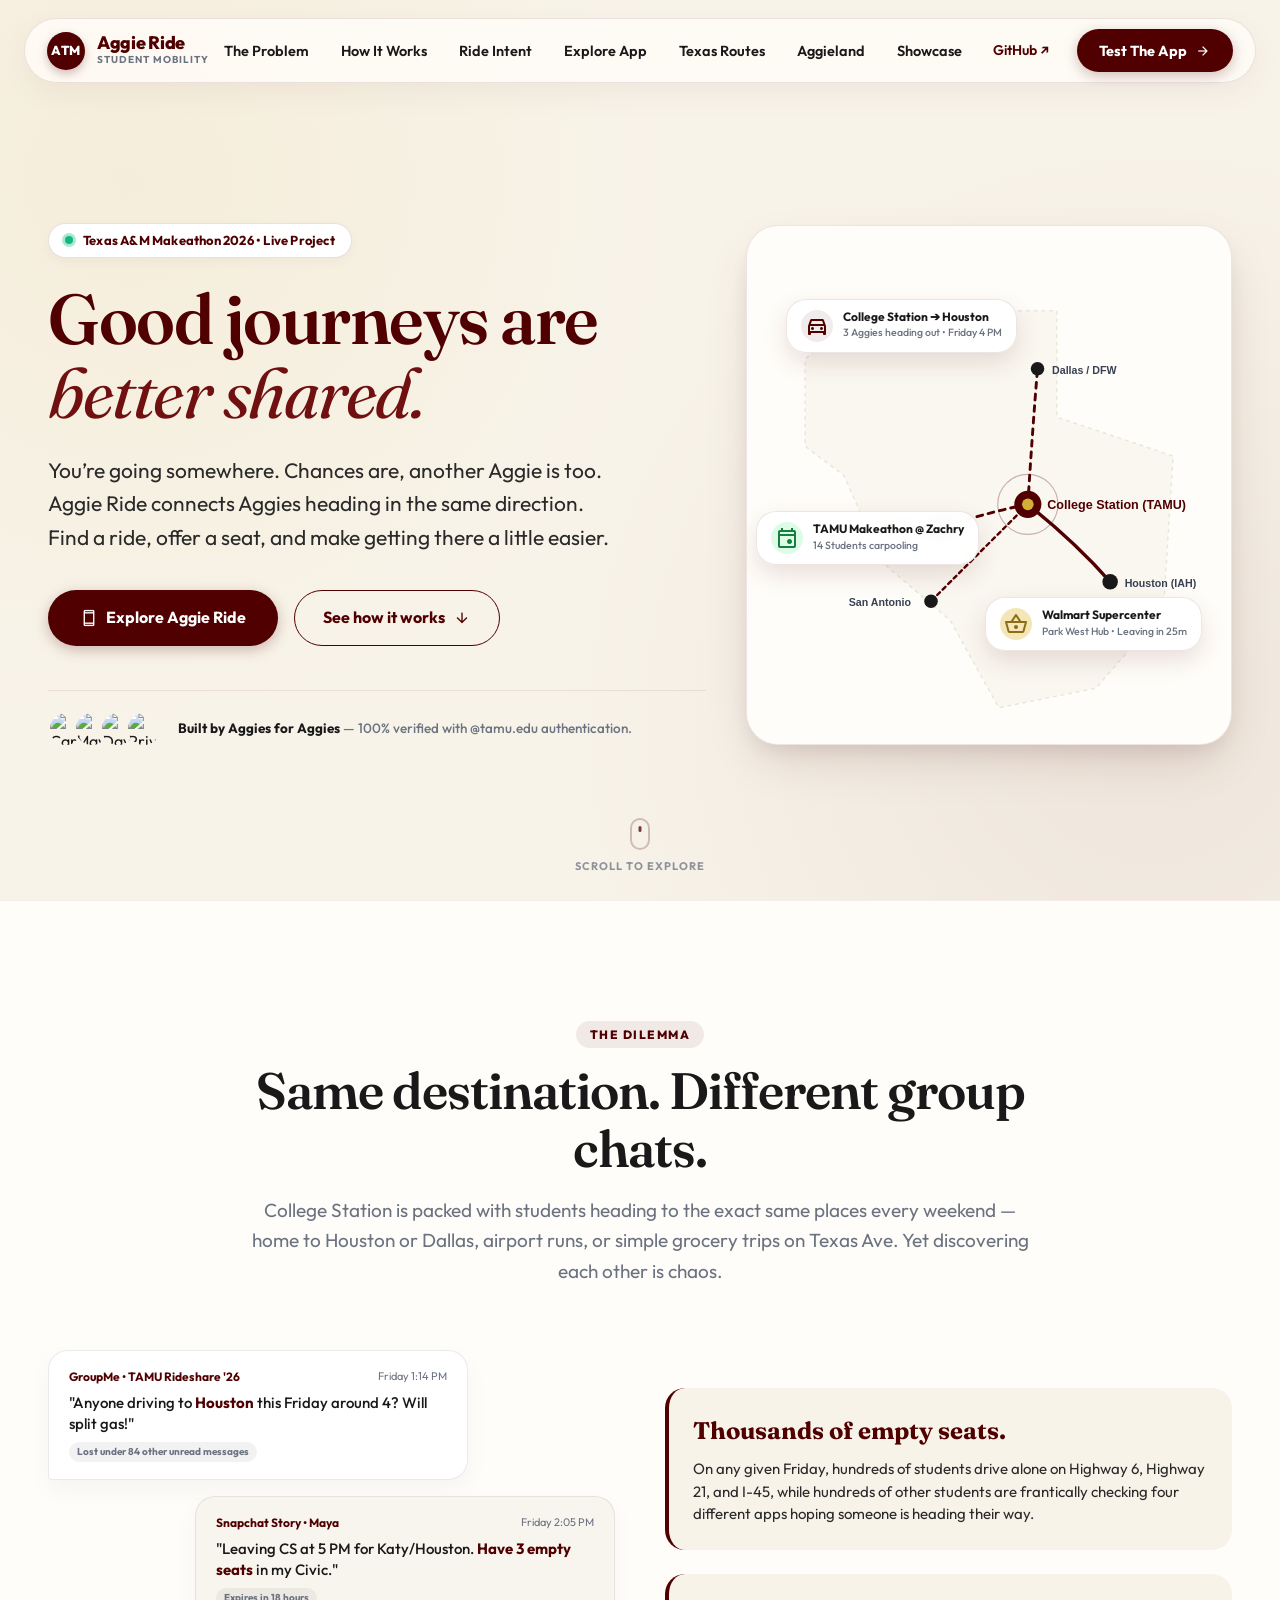
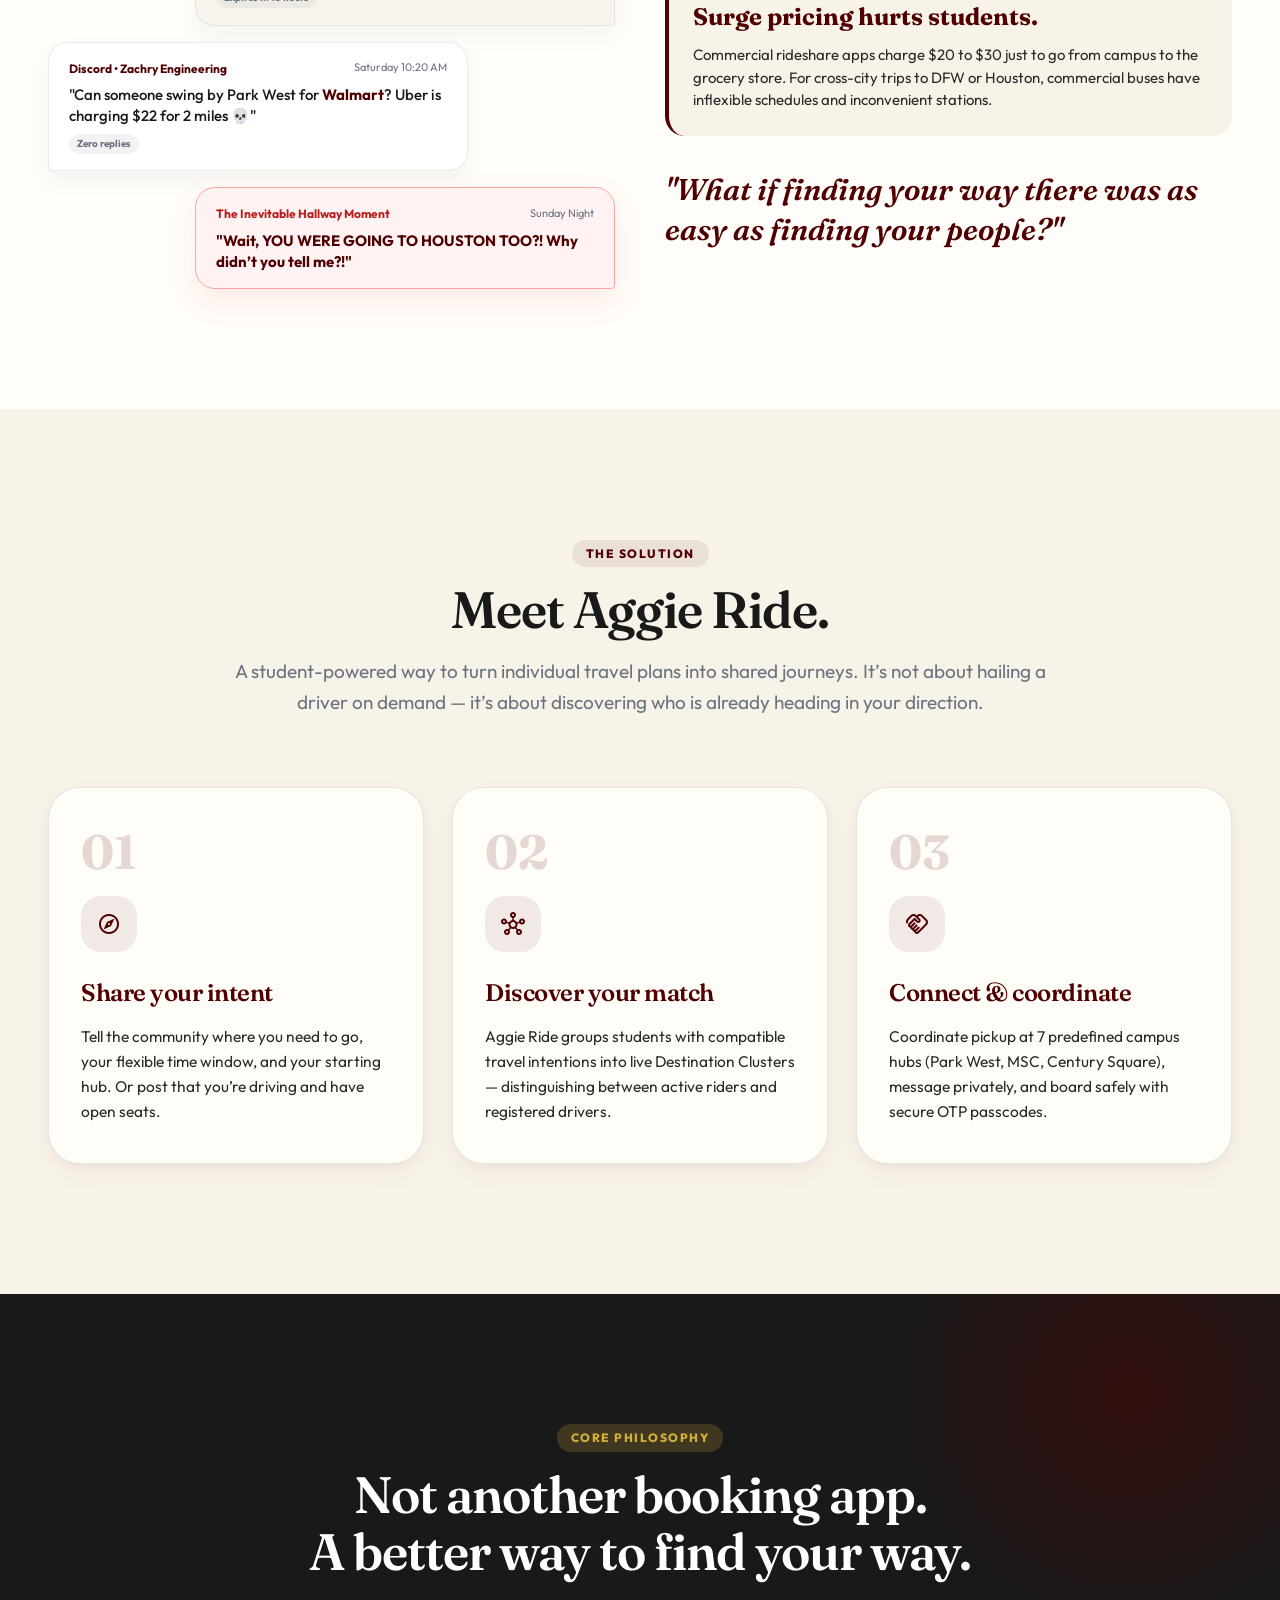
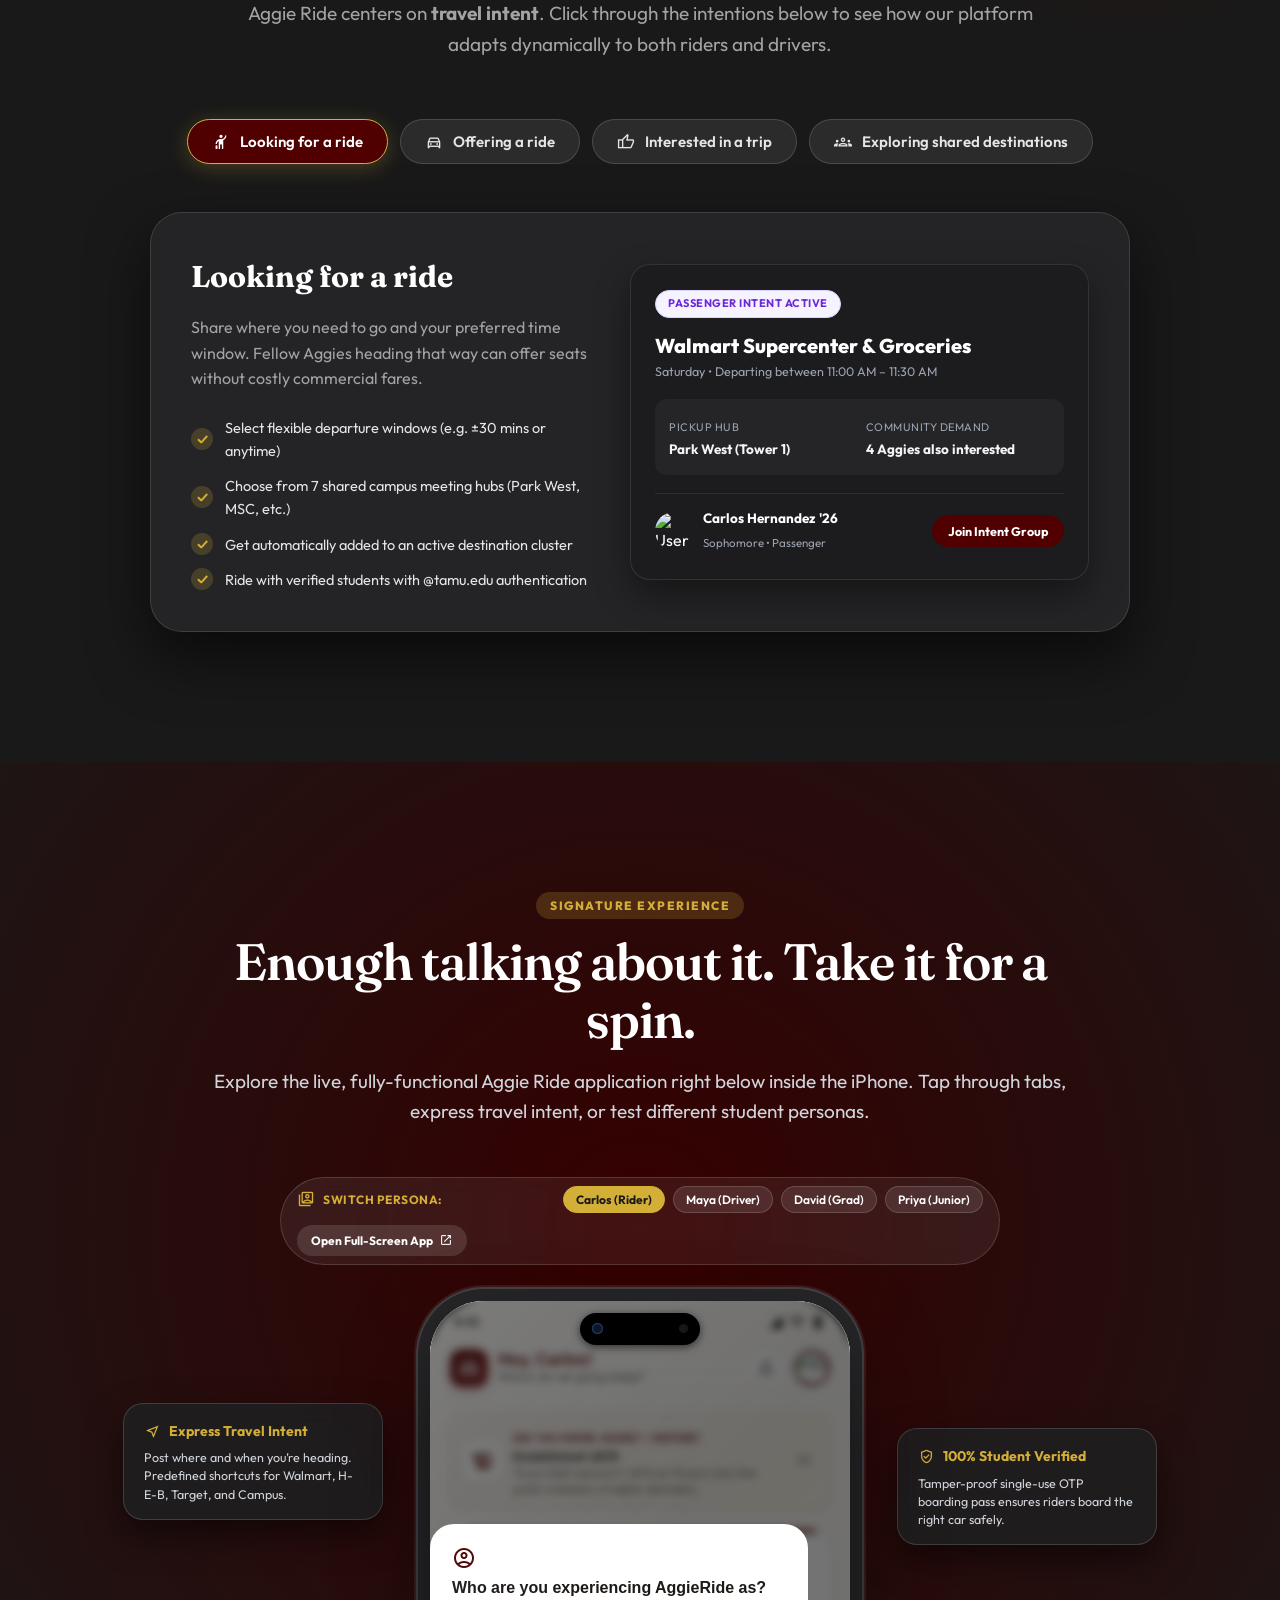
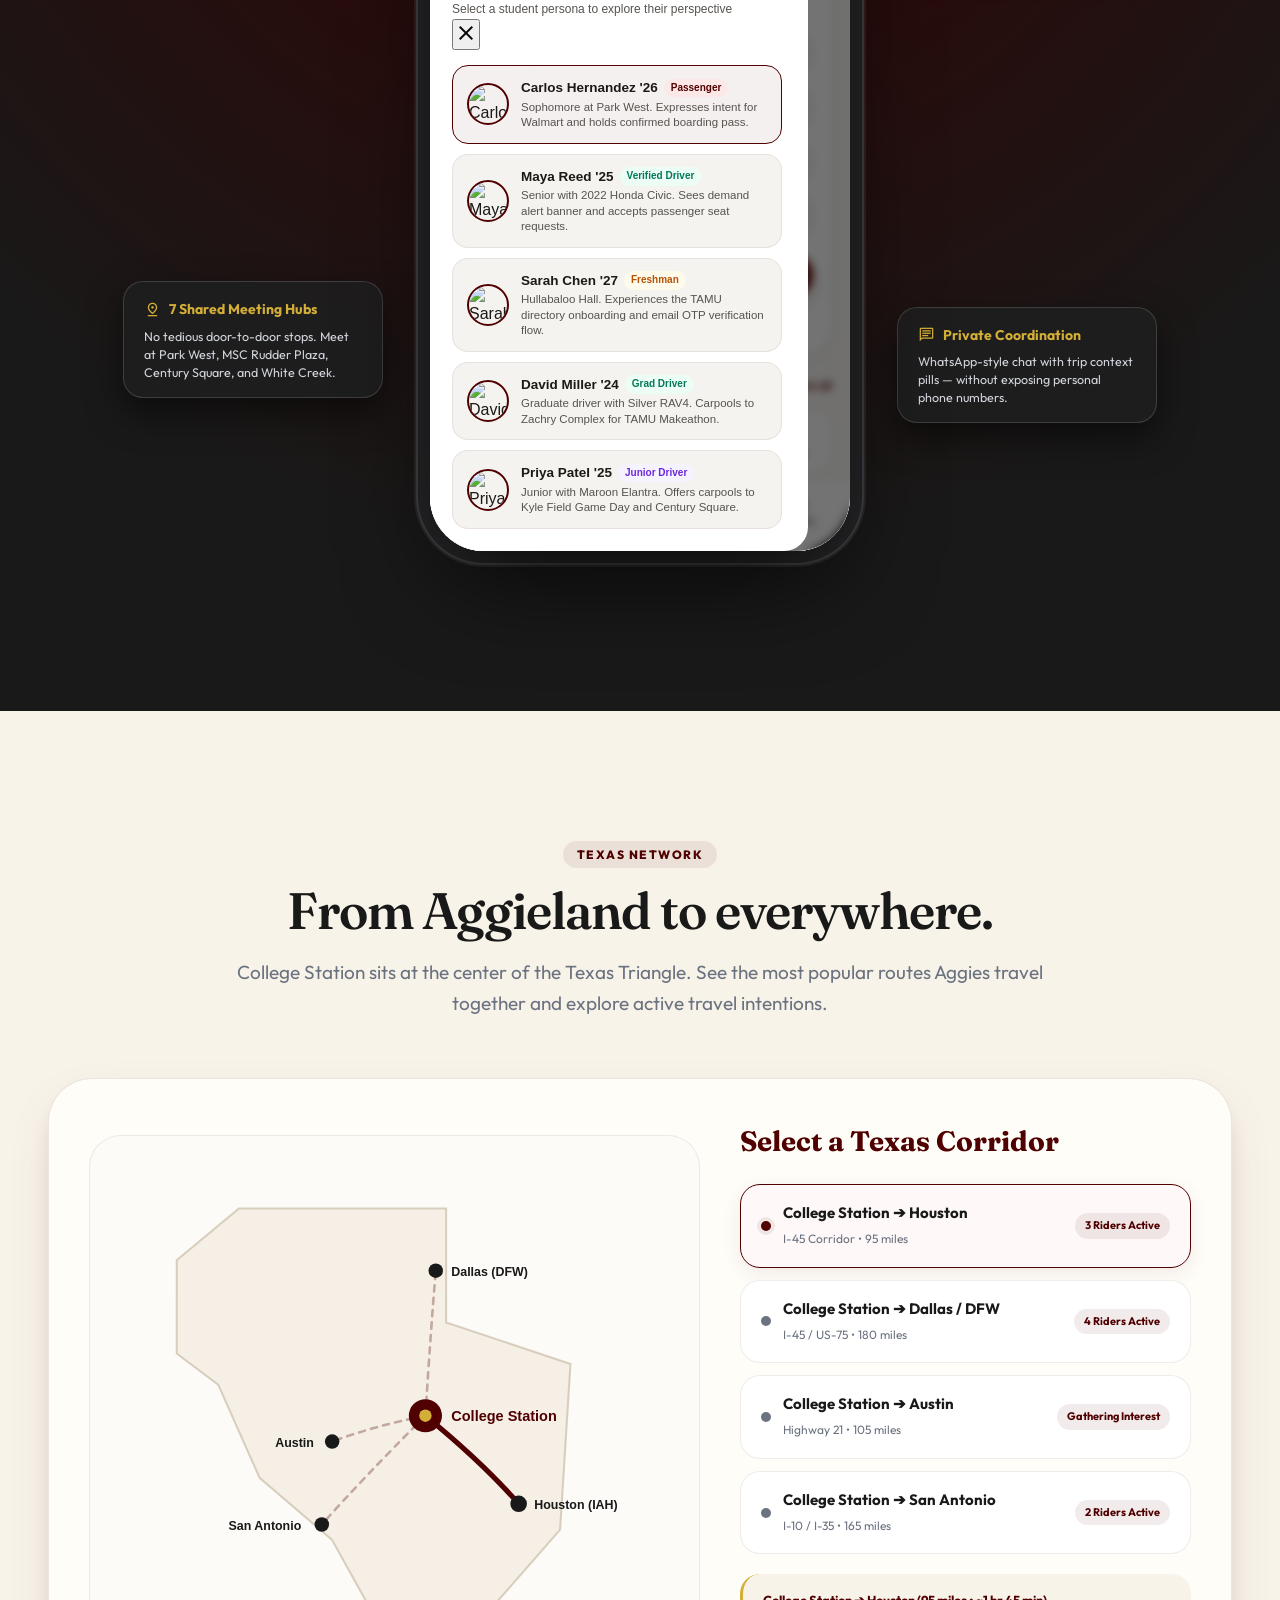
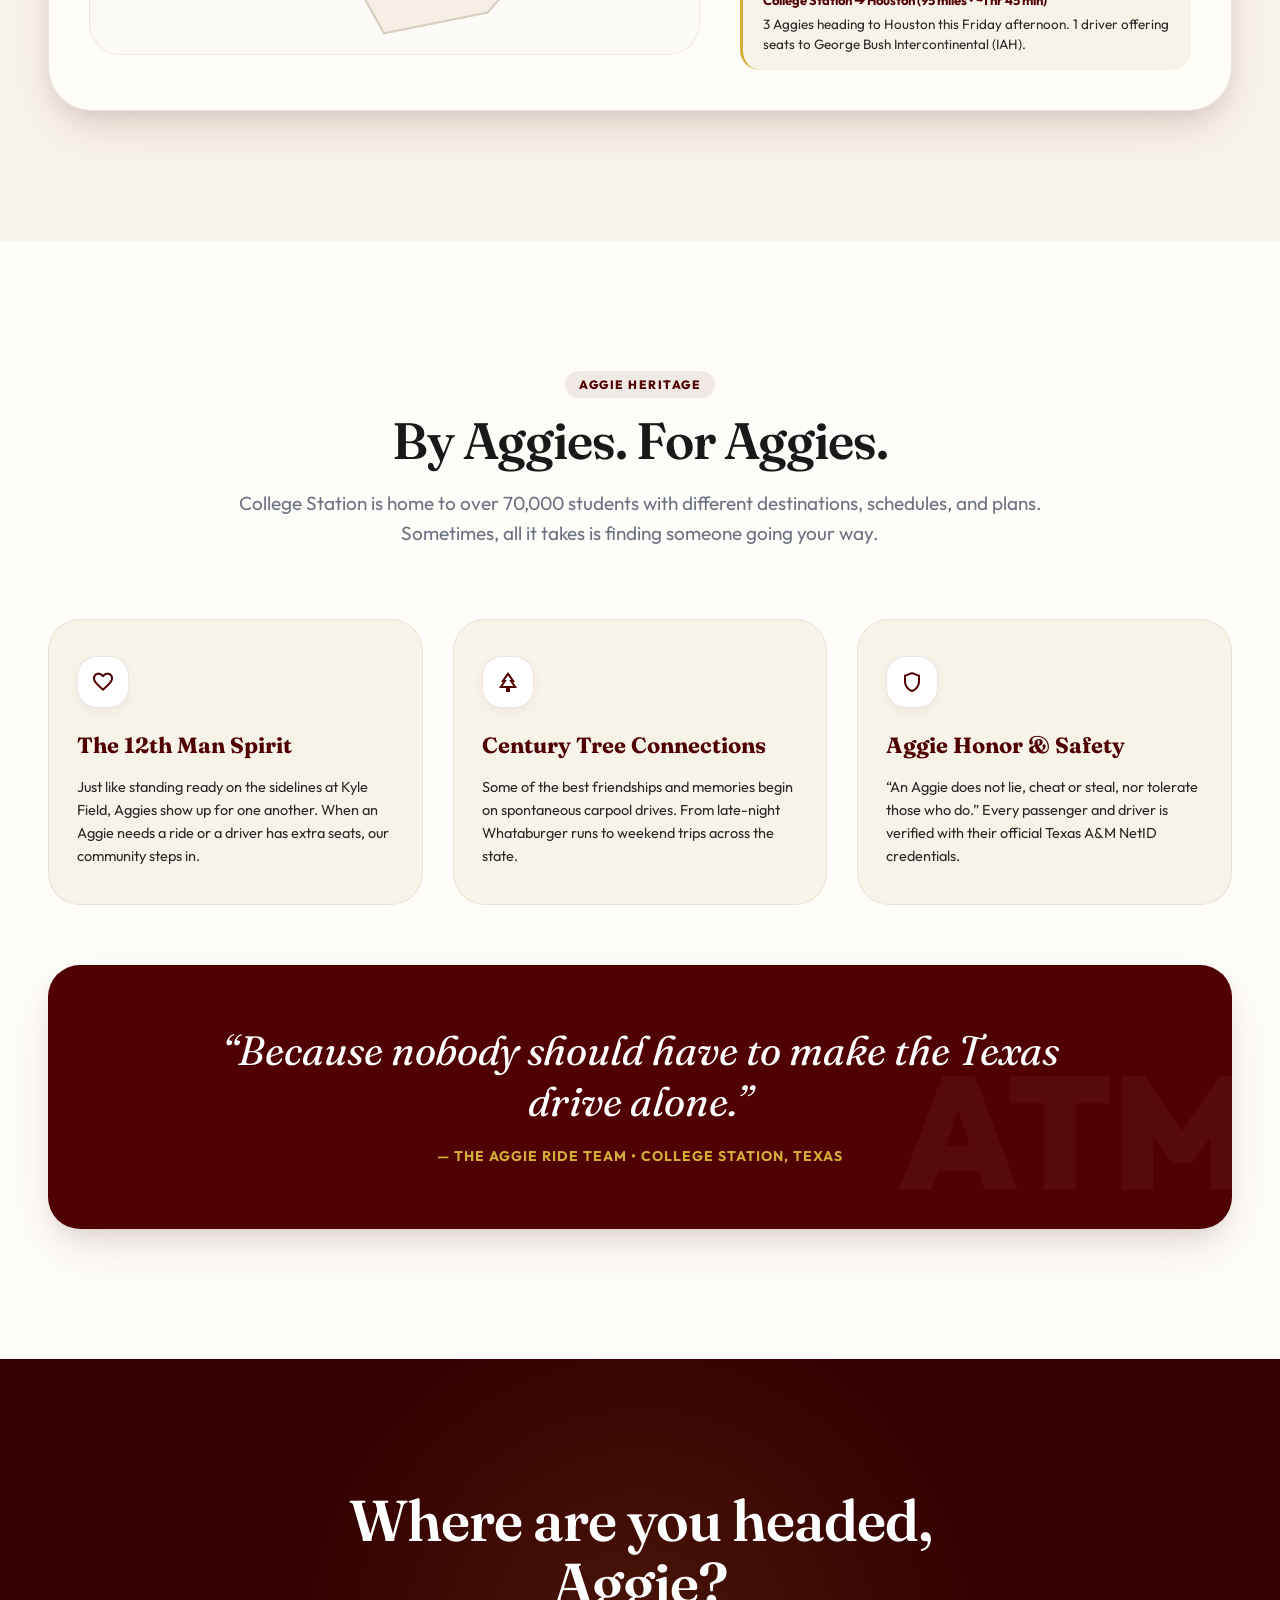
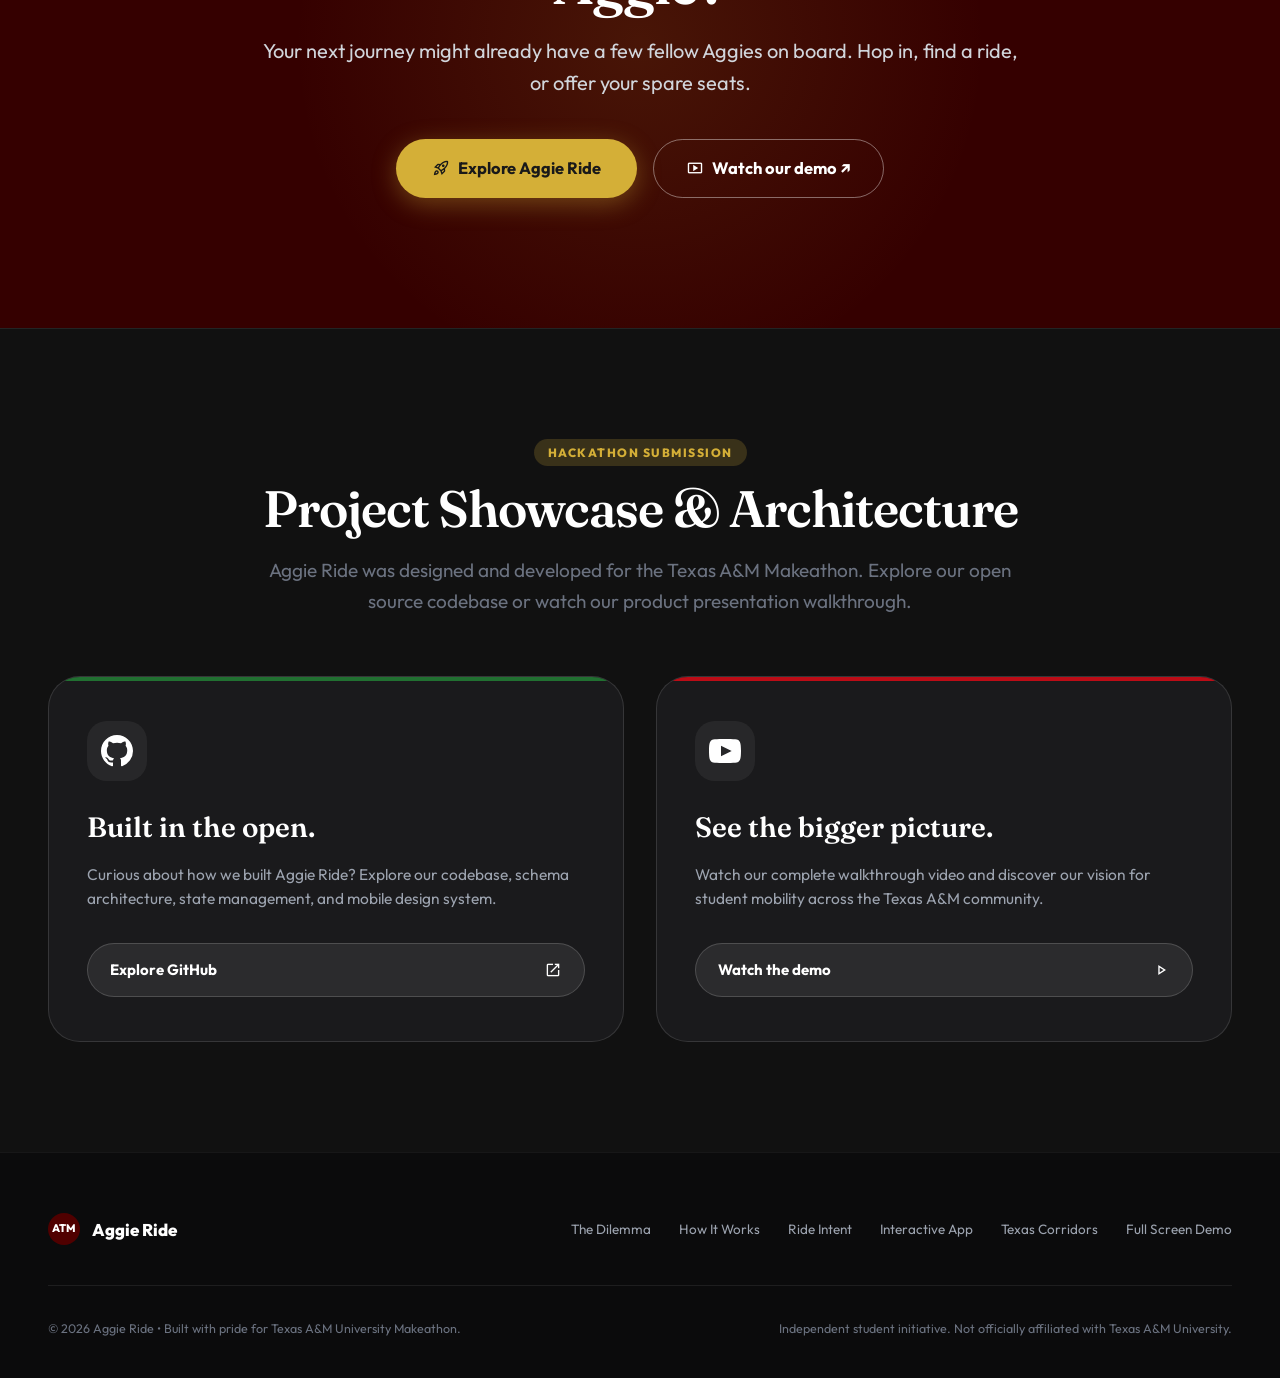
==== commit 4e7c97c7: "chore: link GitHub repository https://github.com/Naufal2511/aggieRideMakeathon" ====
--- a/index.html
+++ b/index.html
@@ -51,7 +51,7 @@
       </ul>
 
       <div class="nav-actions">
-        <a href="#" id="navGithubLink" target="_blank" rel="noopener noreferrer" class="nav-btn-text">
+        <a href="https://github.com/Naufal2511/aggieRideMakeathon" id="navGithubLink" target="_blank" rel="noopener noreferrer" class="nav-btn-text">
           GitHub ↗
         </a>
         <a href="#explore-app" class="btn-primary">
@@ -780,7 +780,7 @@
               Curious about how we built Aggie Ride? Explore our codebase, schema architecture, state management, and mobile design system.
             </p>
           </div>
-          <a href="#" id="githubPanelLink" target="_blank" rel="noopener noreferrer" class="panel-cta-btn">
+          <a href="https://github.com/Naufal2511/aggieRideMakeathon" id="githubPanelLink" target="_blank" rel="noopener noreferrer" class="panel-cta-btn">
             <span>Explore GitHub</span>
             <span class="material-symbols-outlined" style="font-size:18px;">open_in_new</span>
           </a>
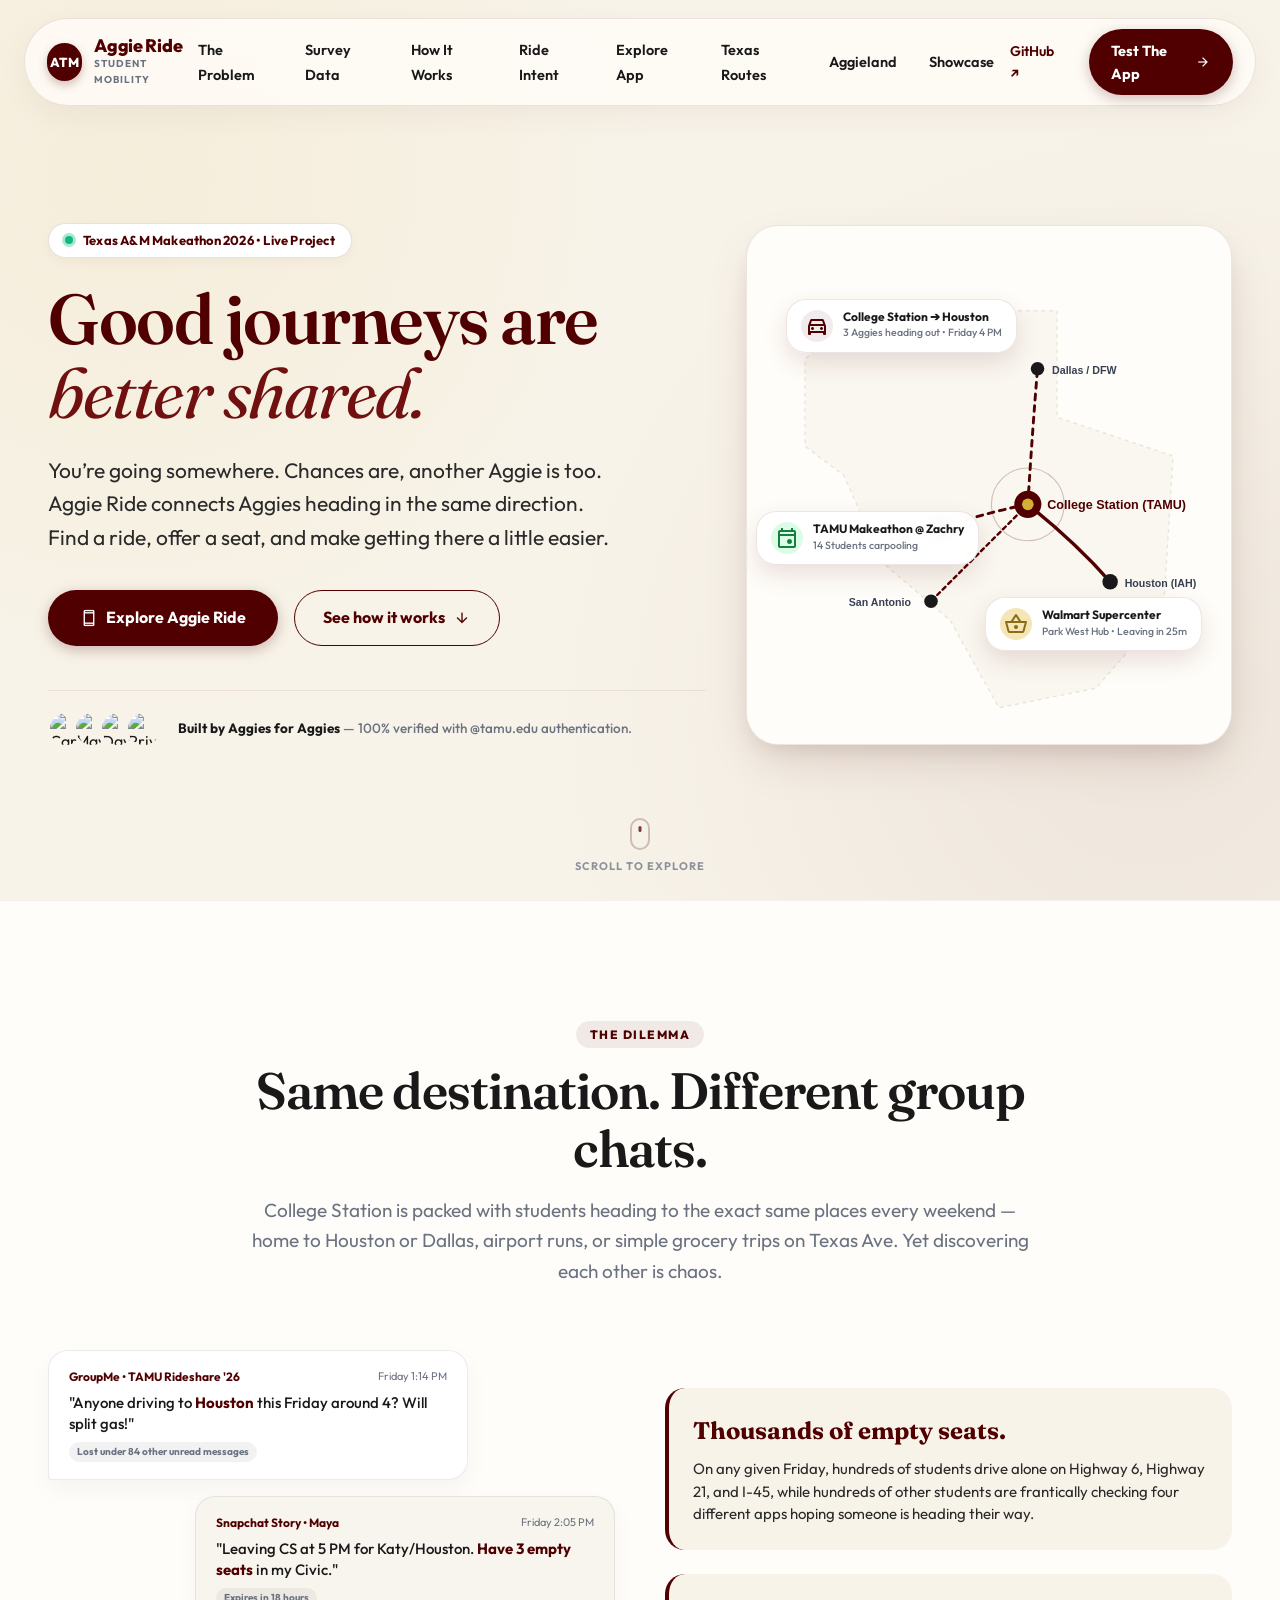
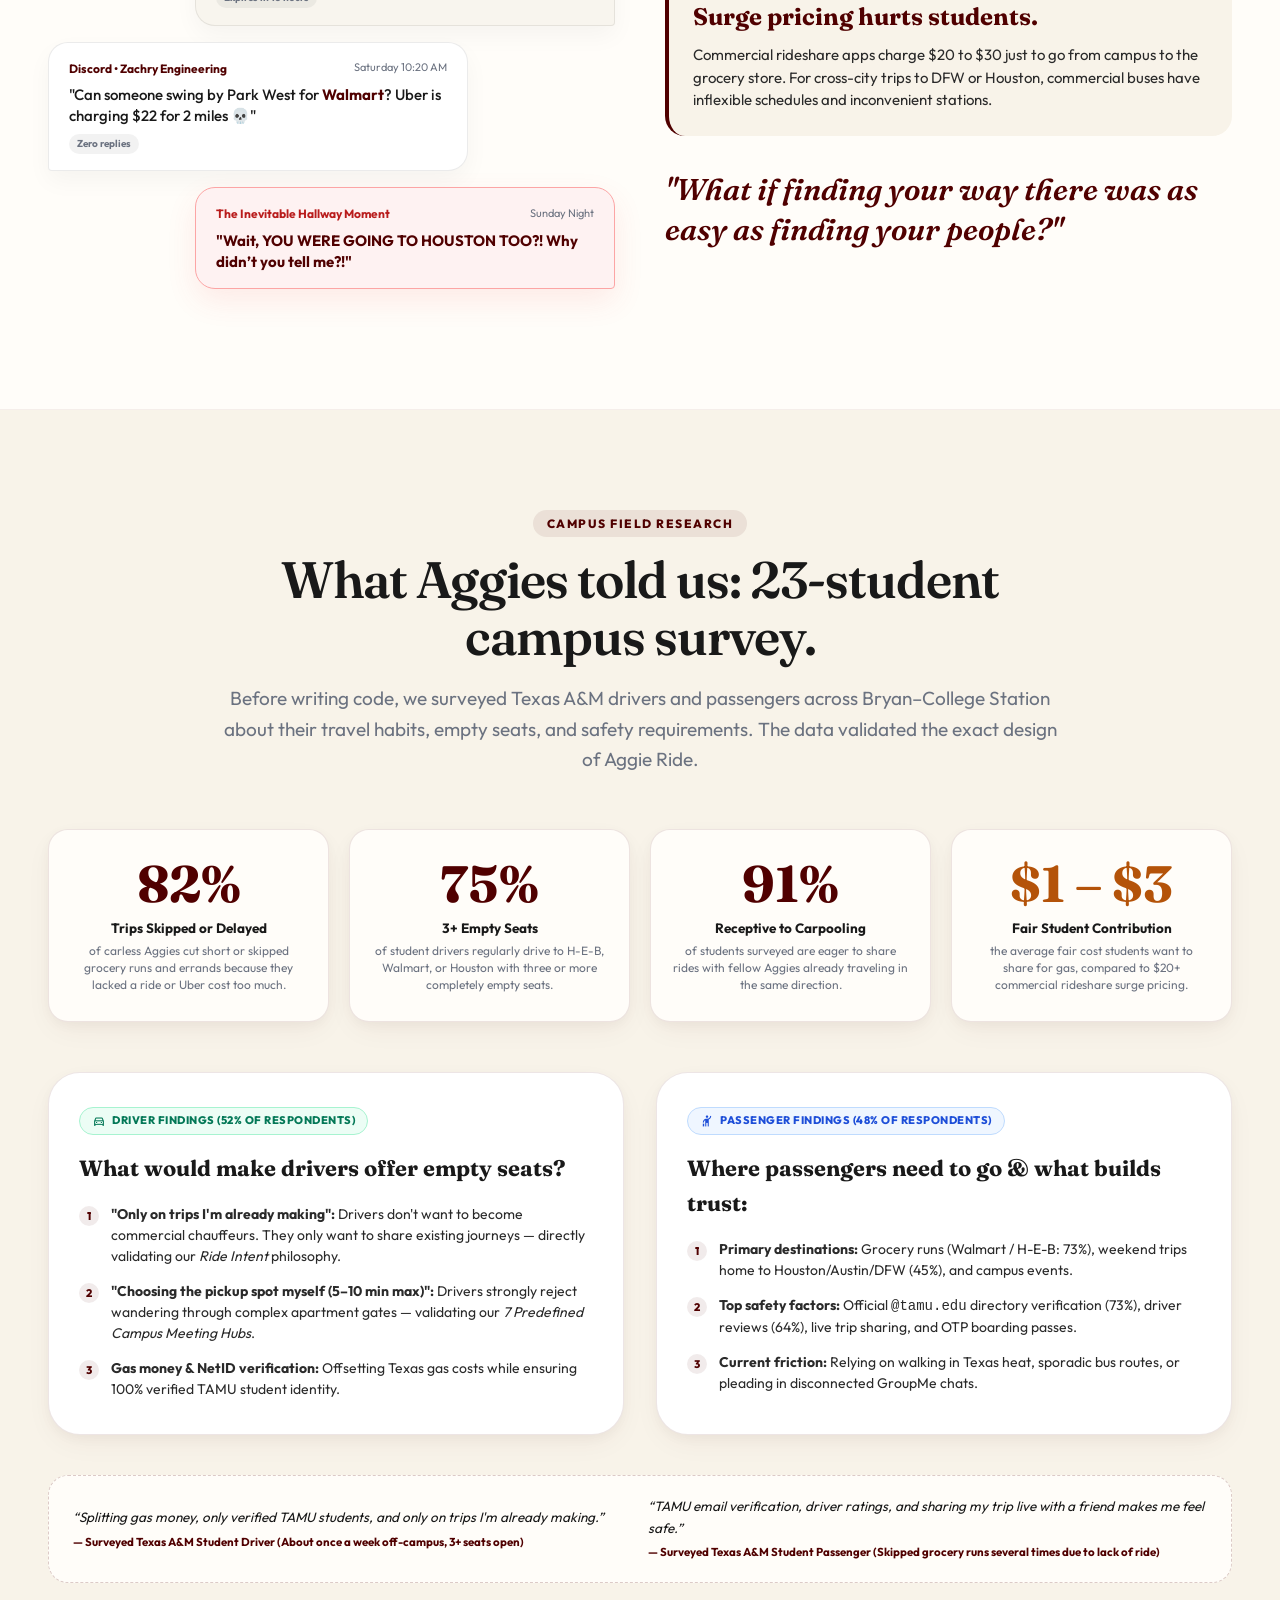
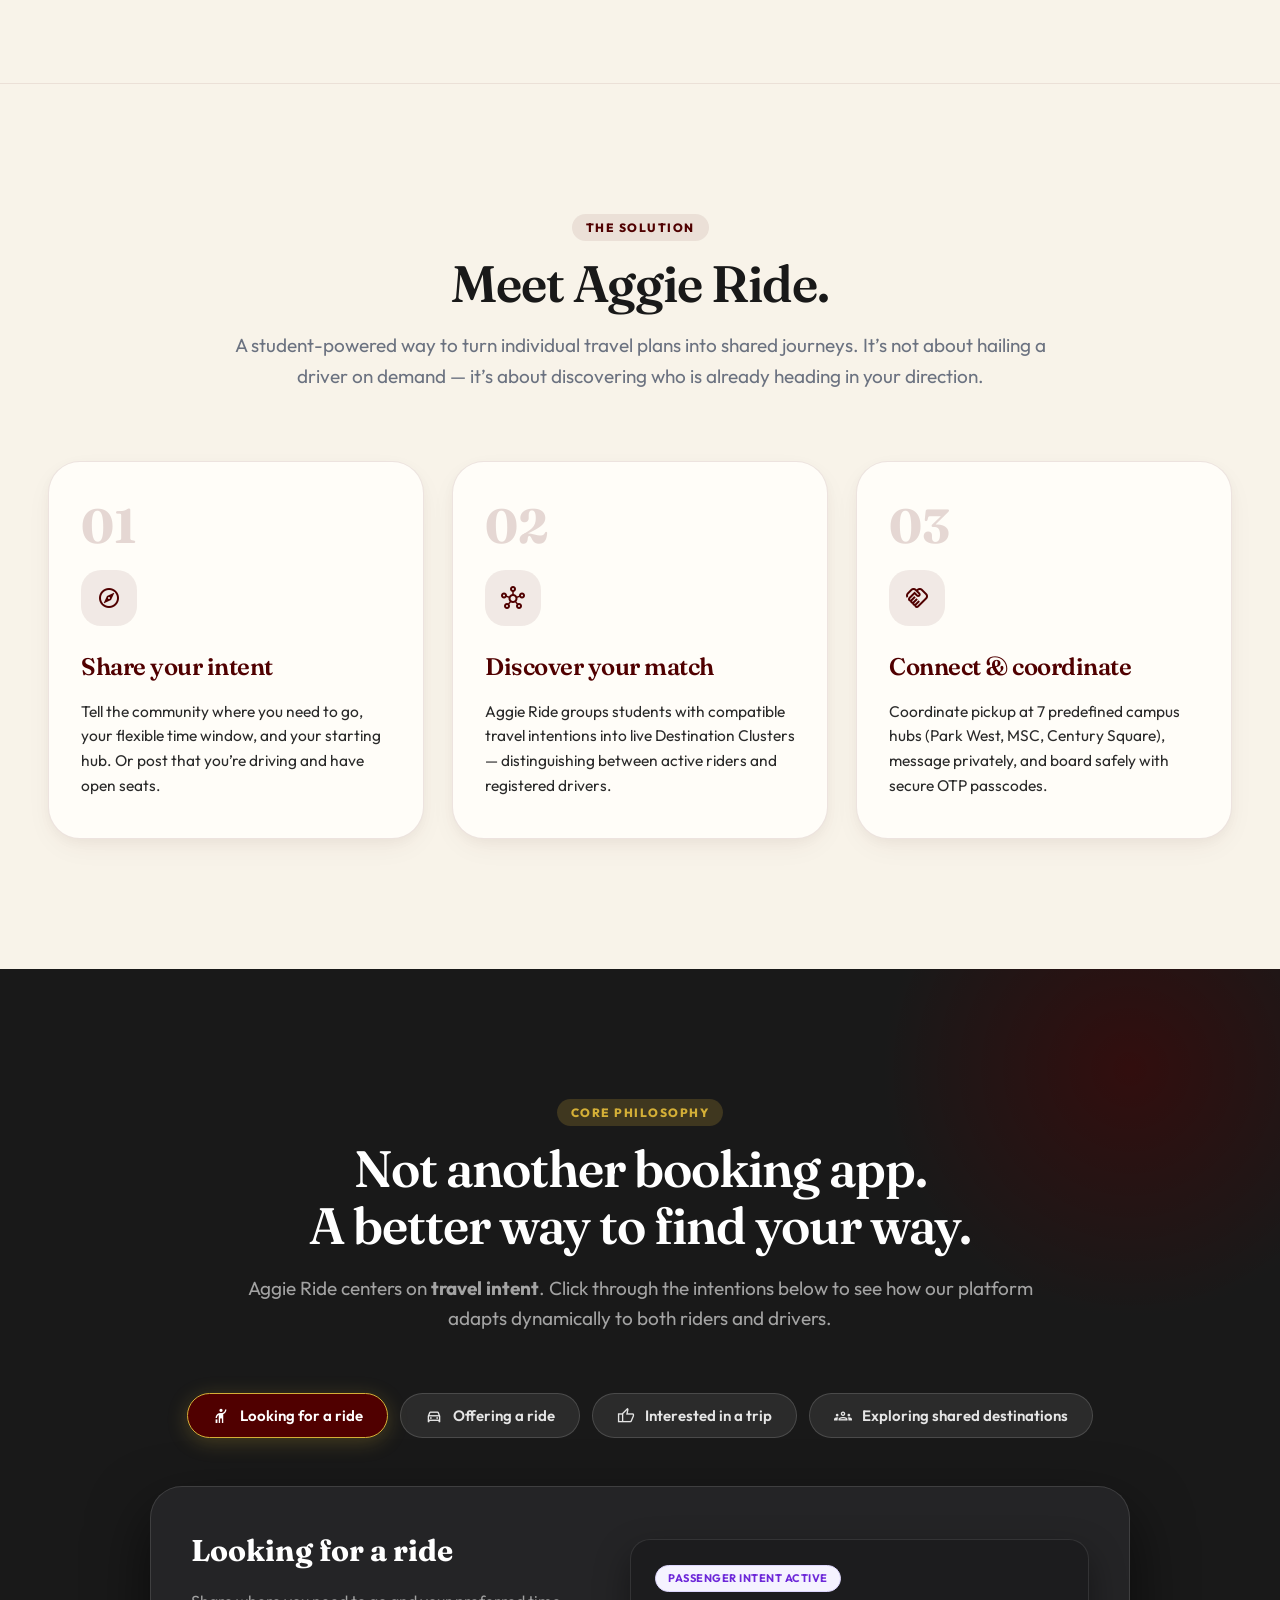
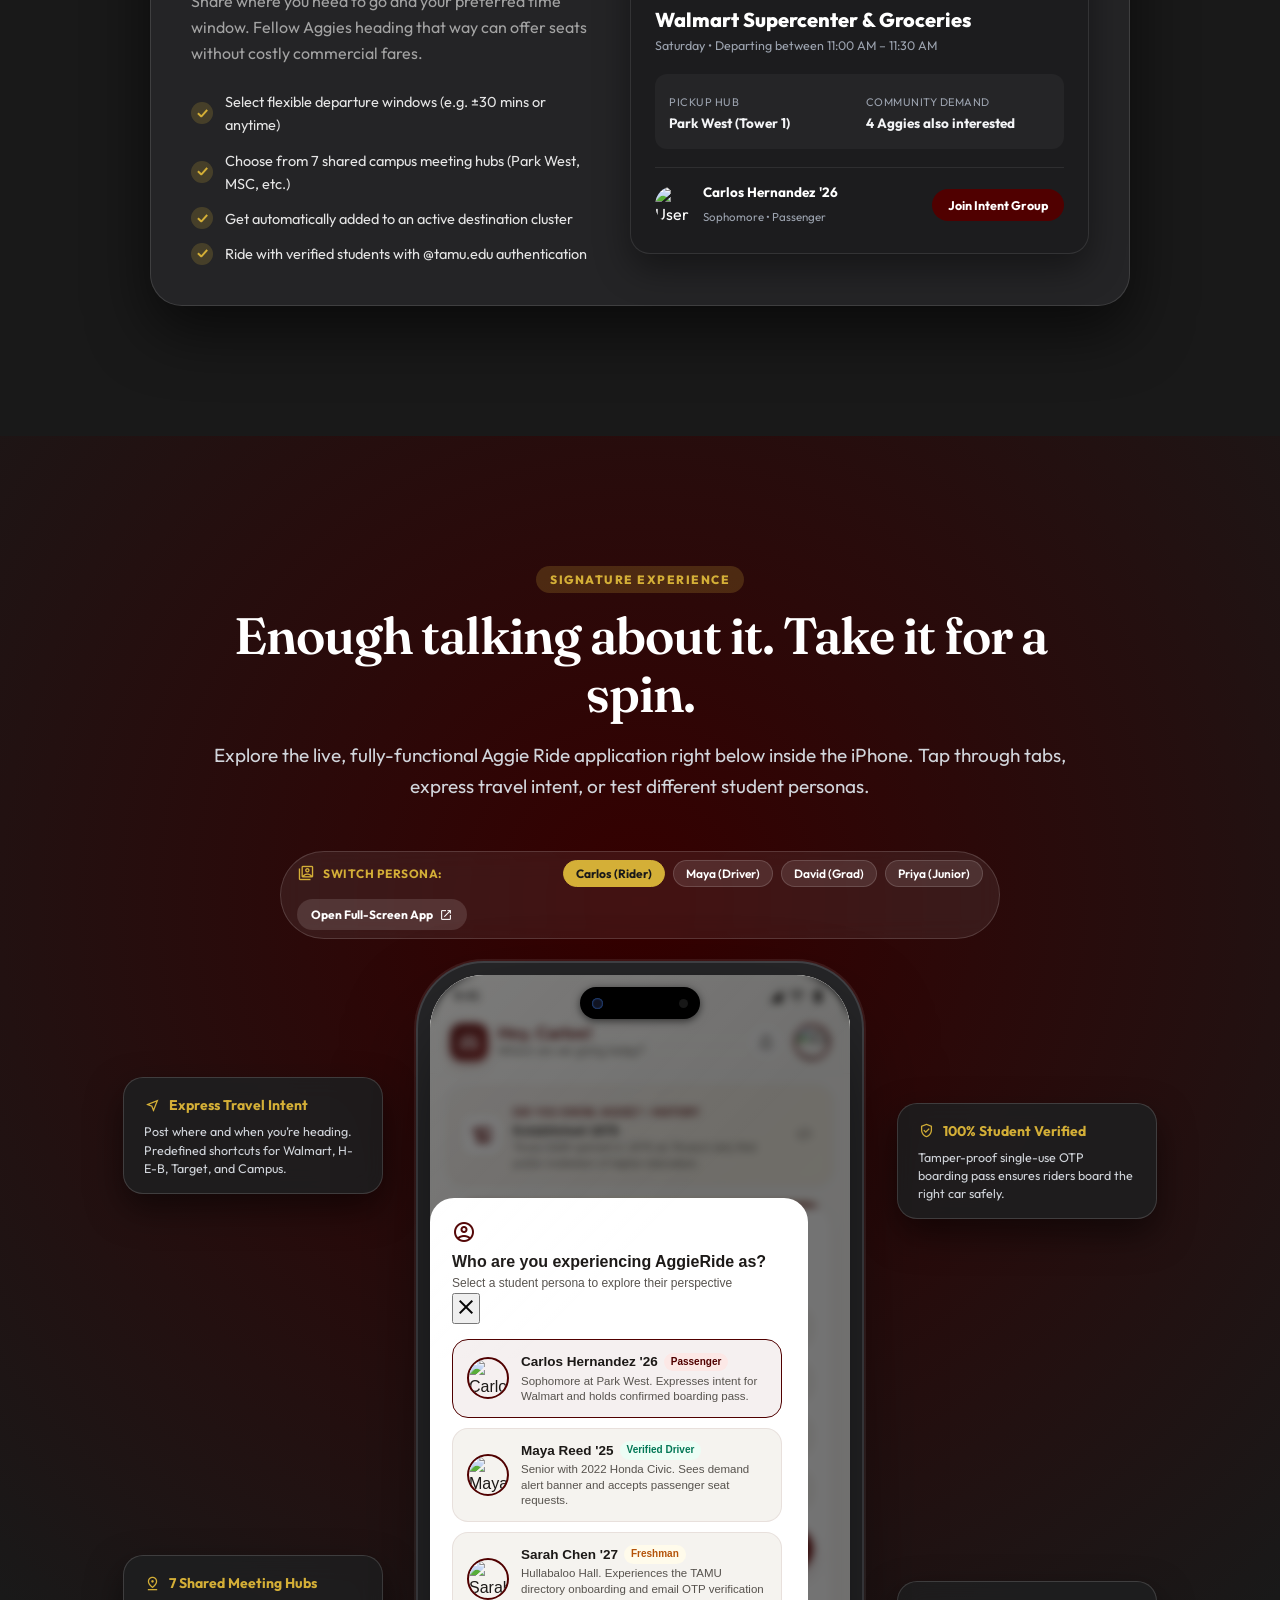
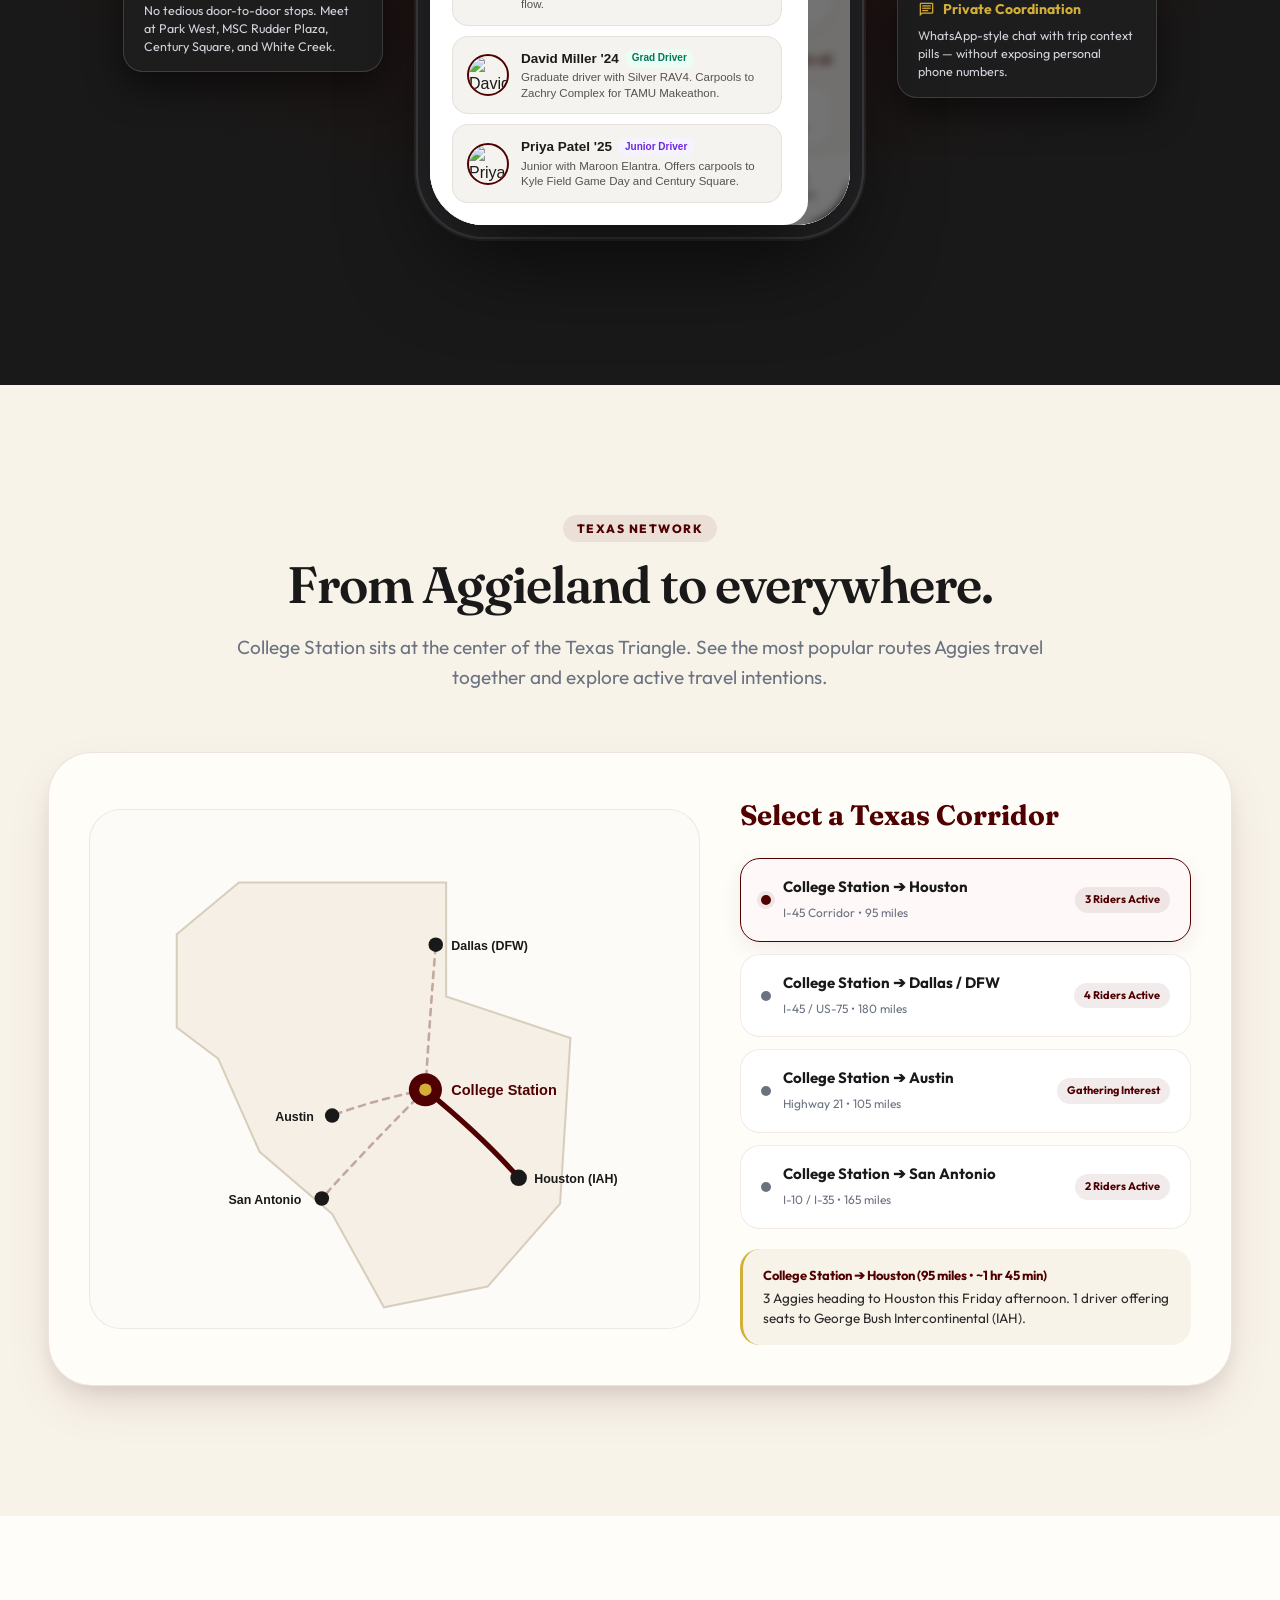
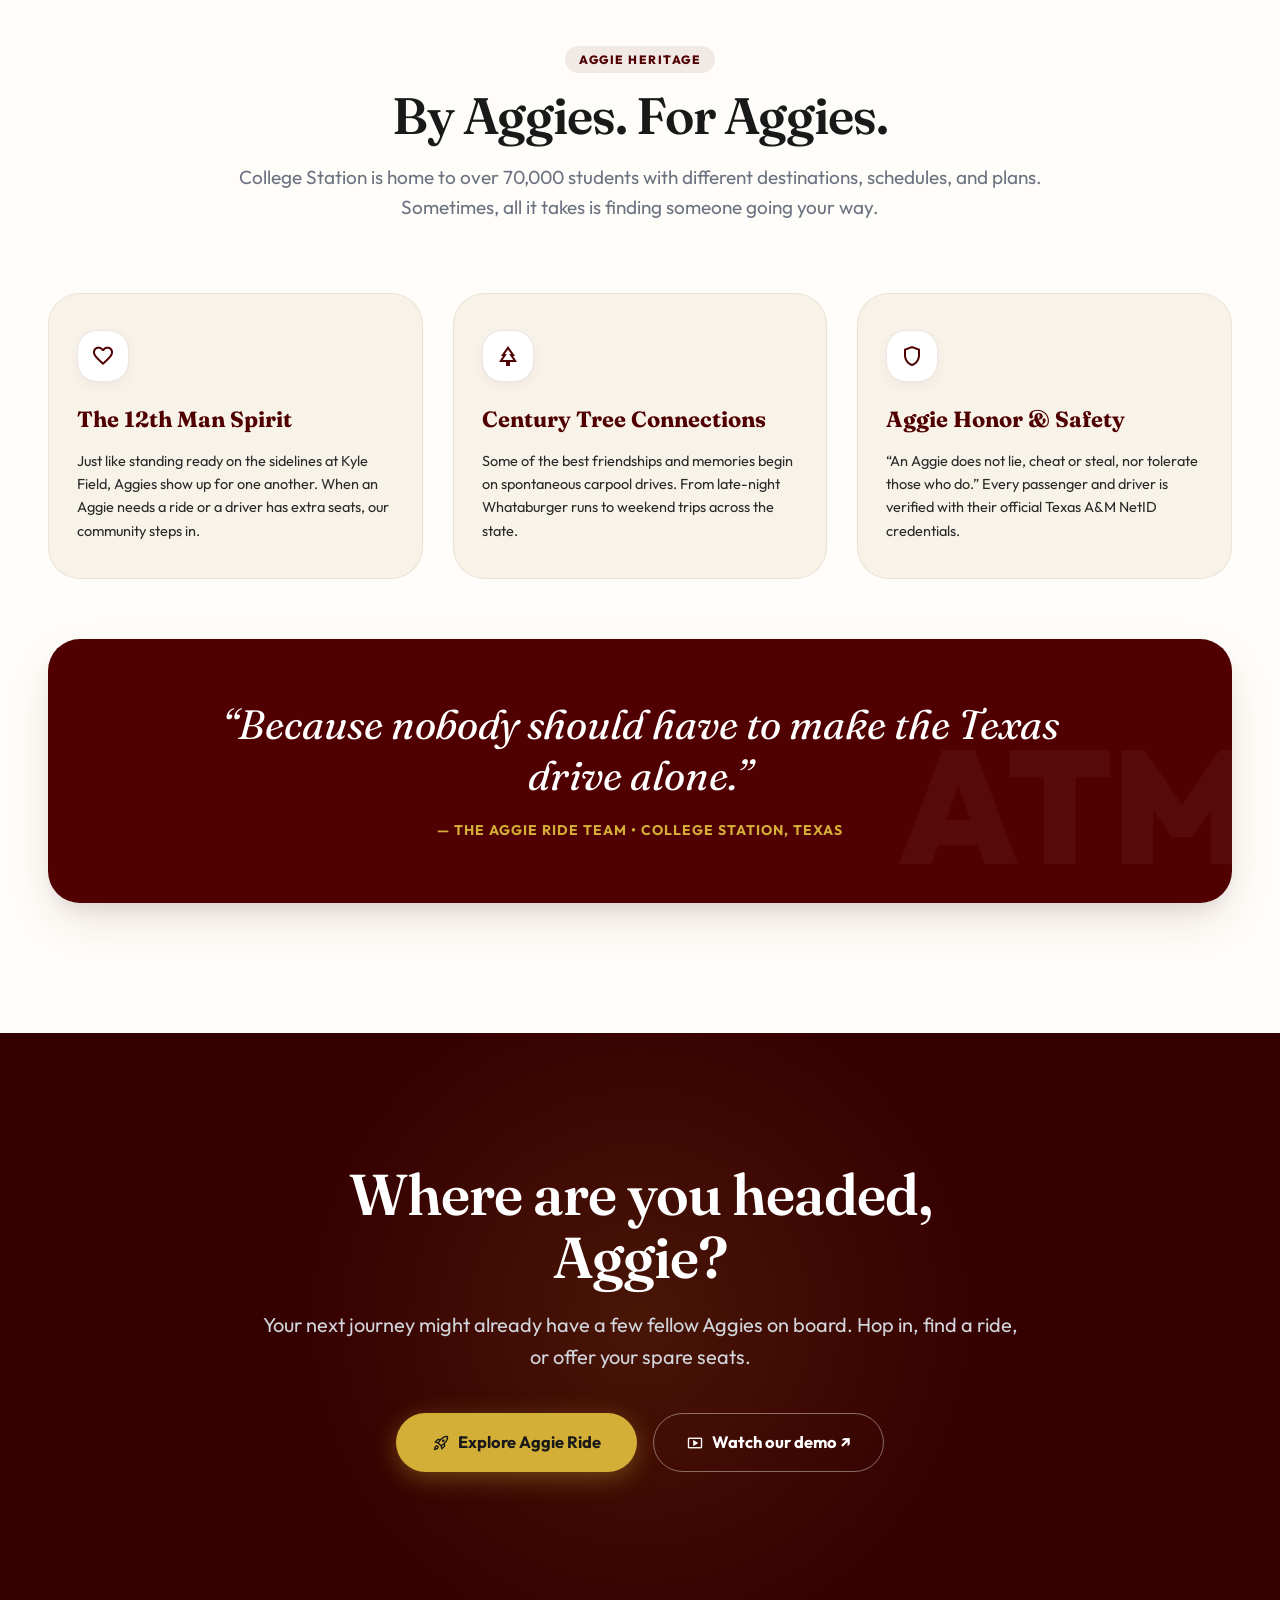
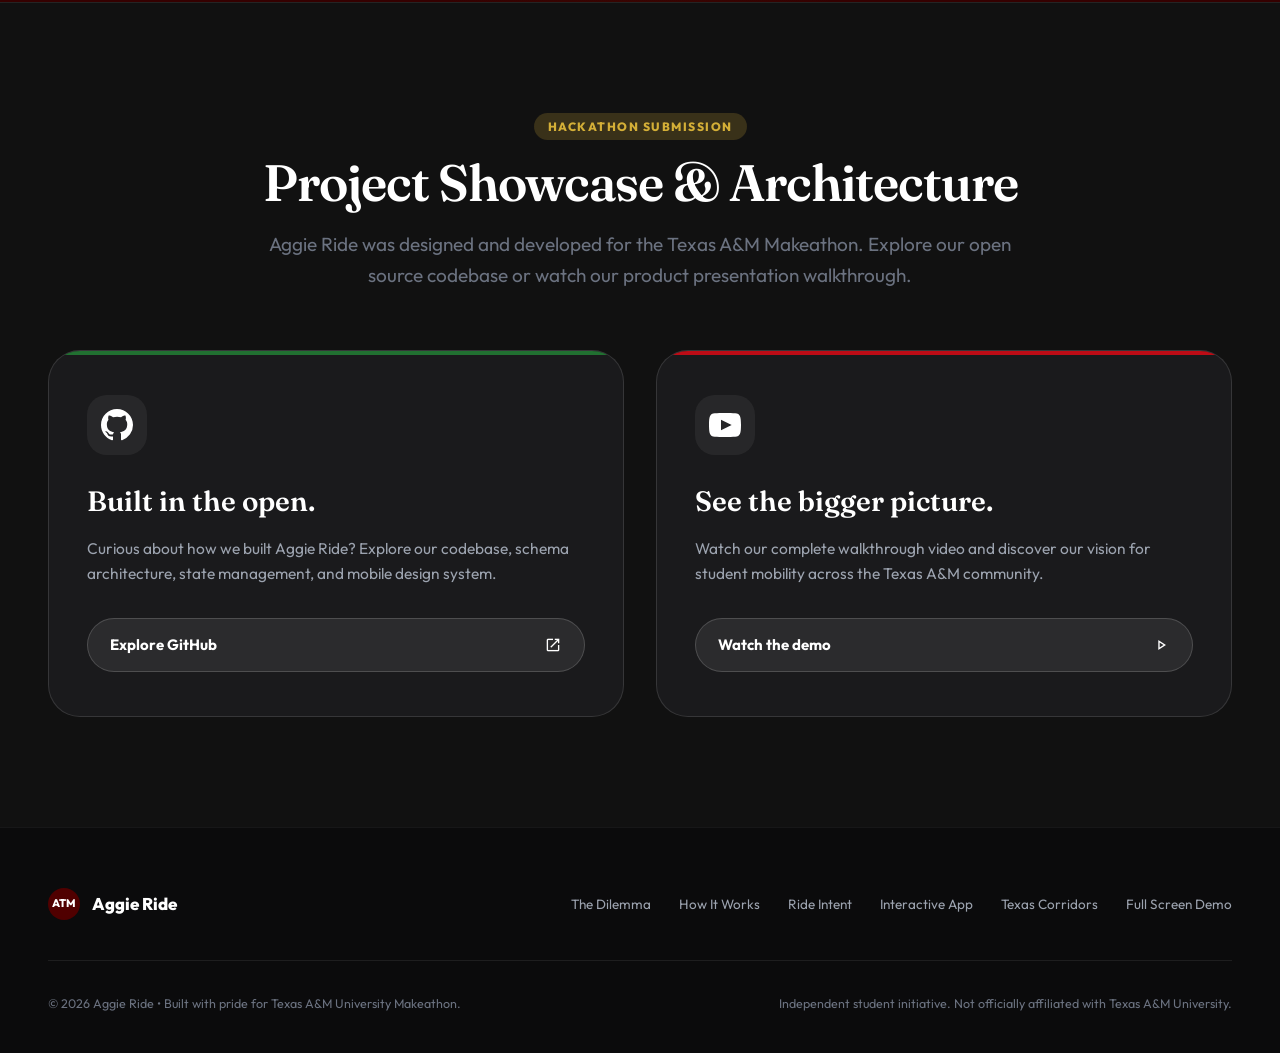
==== commit a9f3096f: "feat: add real Texas A&M student survey results & validation section" ====
--- a/index.html
+++ b/index.html
@@ -42,6 +42,7 @@
 
       <ul class="nav-links">
         <li><a href="#the-problem" class="nav-link">The Problem</a></li>
+        <li><a href="#survey-data" class="nav-link">Survey Data</a></li>
         <li><a href="#how-it-works" class="nav-link">How It Works</a></li>
         <li><a href="#ride-intent" class="nav-link">Ride Intent</a></li>
         <li><a href="#explore-app" class="nav-link">Explore App</a></li>
@@ -51,7 +52,7 @@
       </ul>
 
       <div class="nav-actions">
-        <a href="https://github.com/Naufal2511/aggieRideMakeathon" id="navGithubLink" target="_blank" rel="noopener noreferrer" class="nav-btn-text">
+        <a href="#" id="navGithubLink" target="_blank" rel="noopener noreferrer" class="nav-btn-text">
           GitHub ↗
         </a>
         <a href="#explore-app" class="btn-primary">
@@ -289,6 +290,115 @@
           </p>
         </div>
 
+      </div>
+
+    </div>
+  </section>
+
+  <!-- ===================================================================
+       CAMPUS FIELD RESEARCH: REAL TAMU SURVEY DATA
+       =================================================================== -->
+  <section class="survey-section reveal-on-scroll" id="survey-data">
+    <div class="container">
+      
+      <div class="survey-header">
+        <span class="section-label">Campus Field Research</span>
+        <h2 class="section-headline">What Aggies told us: 23-student campus survey.</h2>
+        <p class="section-subtext">
+          Before writing code, we surveyed Texas A&M drivers and passengers across Bryan–College Station about their travel habits, empty seats, and safety requirements. The data validated the exact design of Aggie Ride.
+        </p>
+      </div>
+
+      <!-- 4 Stat Highlight Cards -->
+      <div class="survey-stat-banner">
+        
+        <div class="survey-metric-card">
+          <div class="metric-big-number">82%</div>
+          <div class="metric-label">Trips Skipped or Delayed</div>
+          <p class="metric-sub">of carless Aggies cut short or skipped grocery runs and errands because they lacked a ride or Uber cost too much.</p>
+        </div>
+
+        <div class="survey-metric-card">
+          <div class="metric-big-number">75%</div>
+          <div class="metric-label">3+ Empty Seats</div>
+          <p class="metric-sub">of student drivers regularly drive to H-E-B, Walmart, or Houston with three or more completely empty seats.</p>
+        </div>
+
+        <div class="survey-metric-card">
+          <div class="metric-big-number">91%</div>
+          <div class="metric-label">Receptive to Carpooling</div>
+          <p class="metric-sub">of students surveyed are eager to share rides with fellow Aggies already traveling in the same direction.</p>
+        </div>
+
+        <div class="survey-metric-card">
+          <div class="metric-big-number gold">$1 – $3</div>
+          <div class="metric-label">Fair Student Contribution</div>
+          <p class="metric-sub">the average fair cost students want to share for gas, compared to $20+ commercial rideshare surge pricing.</p>
+        </div>
+
+      </div>
+
+      <!-- Qualitative Survey Insights Grid -->
+      <div class="survey-insights-grid">
+        
+        <!-- Driver Insights -->
+        <div class="survey-panel drivers">
+          <span class="survey-panel-tag">
+            <span class="material-symbols-outlined" style="font-size:14px;">directions_car</span>
+            Driver Findings (52% of respondents)
+          </span>
+          <h3 class="survey-panel-title">What would make drivers offer empty seats?</h3>
+          <ul class="survey-findings-list">
+            <li>
+              <span class="finding-bullet">1</span>
+              <span><strong>"Only on trips I'm already making":</strong> Drivers don't want to become commercial chauffeurs. They only want to share existing journeys — directly validating our <em>Ride Intent</em> philosophy.</span>
+            </li>
+            <li>
+              <span class="finding-bullet">2</span>
+              <span><strong>"Choosing the pickup spot myself (5–10 min max)":</strong> Drivers strongly reject wandering through complex apartment gates — validating our <em>7 Predefined Campus Meeting Hubs</em>.</span>
+            </li>
+            <li>
+              <span class="finding-bullet">3</span>
+              <span><strong>Gas money & NetID verification:</strong> Offsetting Texas gas costs while ensuring 100% verified TAMU student identity.</span>
+            </li>
+          </ul>
+        </div>
+
+        <!-- Passenger Insights -->
+        <div class="survey-panel riders">
+          <span class="survey-panel-tag">
+            <span class="material-symbols-outlined" style="font-size:14px;">hail</span>
+            Passenger Findings (48% of respondents)
+          </span>
+          <h3 class="survey-panel-title">Where passengers need to go & what builds trust:</h3>
+          <ul class="survey-findings-list">
+            <li>
+              <span class="finding-bullet">1</span>
+              <span><strong>Primary destinations:</strong> Grocery runs (Walmart / H-E-B: 73%), weekend trips home to Houston/Austin/DFW (45%), and campus events.</span>
+            </li>
+            <li>
+              <span class="finding-bullet">2</span>
+              <span><strong>Top safety factors:</strong> Official <code>@tamu.edu</code> directory verification (73%), driver reviews (64%), live trip sharing, and OTP boarding passes.</span>
+            </li>
+            <li>
+              <span class="finding-bullet">3</span>
+              <span><strong>Current friction:</strong> Relying on walking in Texas heat, sporadic bus routes, or pleading in disconnected GroupMe chats.</span>
+            </li>
+          </ul>
+        </div>
+
+      </div>
+
+      <!-- Real Student Survey Quote Strip -->
+      <div class="survey-quote-strip">
+        <div class="quote-item">
+          “Splitting gas money, only verified TAMU students, and only on trips I'm already making.”
+          <span class="quote-author">— Surveyed Texas A&M Student Driver (About once a week off-campus, 3+ seats open)</span>
+        </div>
+        <div class="quote-item">
+          “TAMU email verification, driver ratings, and sharing my trip live with a friend makes me feel safe.”
+          <span class="quote-author">— Surveyed Texas A&M Student Passenger (Skipped grocery runs several times due to lack of ride)</span>
+        </div>
       </div>
 
     </div>
@@ -780,7 +890,7 @@
               Curious about how we built Aggie Ride? Explore our codebase, schema architecture, state management, and mobile design system.
             </p>
           </div>
-          <a href="https://github.com/Naufal2511/aggieRideMakeathon" id="githubPanelLink" target="_blank" rel="noopener noreferrer" class="panel-cta-btn">
+          <a href="#" id="githubPanelLink" target="_blank" rel="noopener noreferrer" class="panel-cta-btn">
             <span>Explore GitHub</span>
             <span class="material-symbols-outlined" style="font-size:18px;">open_in_new</span>
           </a>
--- a/css/landing.css
+++ b/css/landing.css
@@ -1936,6 +1936,193 @@
   }
 }
 
+/* ===================================================================
+   SECTION 2.5: STUDENT FIELD RESEARCH & SURVEY INSIGHTS
+   =================================================================== */
+.survey-section {
+  padding: 100px 0;
+  background: var(--cream-warm);
+  border-bottom: 1px solid rgba(80, 0, 0, 0.08);
+  position: relative;
+}
+
+.survey-header {
+  text-align: center;
+  max-width: 840px;
+  margin: 0 auto 54px auto;
+}
+
+.survey-stat-banner {
+  display: grid;
+  grid-template-columns: repeat(4, 1fr);
+  gap: 20px;
+  margin-bottom: 50px;
+}
+
+.survey-metric-card {
+  background: #FFFDF9;
+  border: 1px solid rgba(80, 0, 0, 0.1);
+  border-radius: var(--radius-md);
+  padding: 28px 22px;
+  box-shadow: var(--shadow-card);
+  text-align: center;
+  position: relative;
+  transition: transform 0.25s ease;
+}
+
+.survey-metric-card:hover {
+  transform: translateY(-4px);
+  border-color: var(--aggie-maroon);
+}
+
+.metric-big-number {
+  font-family: var(--font-display);
+  font-size: clamp(38px, 4vw, 52px);
+  font-weight: 700;
+  color: var(--aggie-maroon);
+  line-height: 1;
+  margin-bottom: 10px;
+}
+
+.metric-big-number.gold {
+  color: #B45309;
+}
+
+.metric-label {
+  font-size: 13.5px;
+  font-weight: 700;
+  color: var(--charcoal);
+  line-height: 1.35;
+  margin-bottom: 6px;
+}
+
+.metric-sub {
+  font-size: 12px;
+  color: var(--charcoal-muted);
+  line-height: 1.4;
+}
+
+.survey-insights-grid {
+  display: grid;
+  grid-template-columns: 1fr 1fr;
+  gap: 32px;
+  margin-bottom: 40px;
+}
+
+.survey-panel {
+  background: #fff;
+  border: 1px solid rgba(80, 0, 0, 0.1);
+  border-radius: var(--radius-lg);
+  padding: 34px 30px;
+  box-shadow: var(--shadow-card);
+}
+
+.survey-panel-tag {
+  display: inline-flex;
+  align-items: center;
+  gap: 6px;
+  font-size: 11px;
+  font-weight: 800;
+  text-transform: uppercase;
+  letter-spacing: 0.5px;
+  padding: 4px 12px;
+  border-radius: var(--radius-pill);
+  margin-bottom: 16px;
+}
+
+.survey-panel.drivers .survey-panel-tag {
+  background: #ECFDF5;
+  color: #047857;
+  border: 1px solid #A7F3D0;
+}
+
+.survey-panel.riders .survey-panel-tag {
+  background: #EFF6FF;
+  color: #1D4ED8;
+  border: 1px solid #BFDBFE;
+}
+
+.survey-panel-title {
+  font-family: var(--font-display);
+  font-size: 22px;
+  color: var(--charcoal);
+  margin-bottom: 18px;
+}
+
+.survey-findings-list {
+  list-style: none;
+  display: flex;
+  flex-direction: column;
+  gap: 14px;
+}
+
+.survey-findings-list li {
+  display: flex;
+  align-items: flex-start;
+  gap: 12px;
+  font-size: 14px;
+  color: var(--charcoal-light);
+  line-height: 1.5;
+}
+
+.finding-bullet {
+  width: 20px;
+  height: 20px;
+  border-radius: 50%;
+  background: var(--aggie-maroon-tint);
+  color: var(--aggie-maroon);
+  font-size: 11px;
+  font-weight: 800;
+  display: flex;
+  align-items: center;
+  justify-content: center;
+  flex-shrink: 0;
+  margin-top: 2px;
+}
+
+.survey-quote-strip {
+  background: #FFFDF9;
+  border: 1px dashed rgba(80, 0, 0, 0.2);
+  border-radius: var(--radius-md);
+  padding: 20px 24px;
+  display: flex;
+  align-items: center;
+  justify-content: space-between;
+  flex-wrap: wrap;
+  gap: 16px;
+}
+
+.quote-item {
+  font-style: italic;
+  font-size: 13.5px;
+  color: var(--charcoal);
+  flex: 1;
+  min-width: 240px;
+}
+
+.quote-author {
+  font-style: normal;
+  font-weight: 700;
+  font-size: 11.5px;
+  color: var(--aggie-maroon);
+  display: block;
+  margin-top: 4px;
+}
+
+@media (max-width: 900px) {
+  .survey-stat-banner {
+    grid-template-columns: 1fr 1fr;
+  }
+  .survey-insights-grid {
+    grid-template-columns: 1fr;
+  }
+}
+@media (max-width: 550px) {
+  .survey-stat-banner {
+    grid-template-columns: 1fr;
+  }
+}
+
 /* Animations */
 @keyframes floatSlow {
   0% { transform: translateY(0px); }
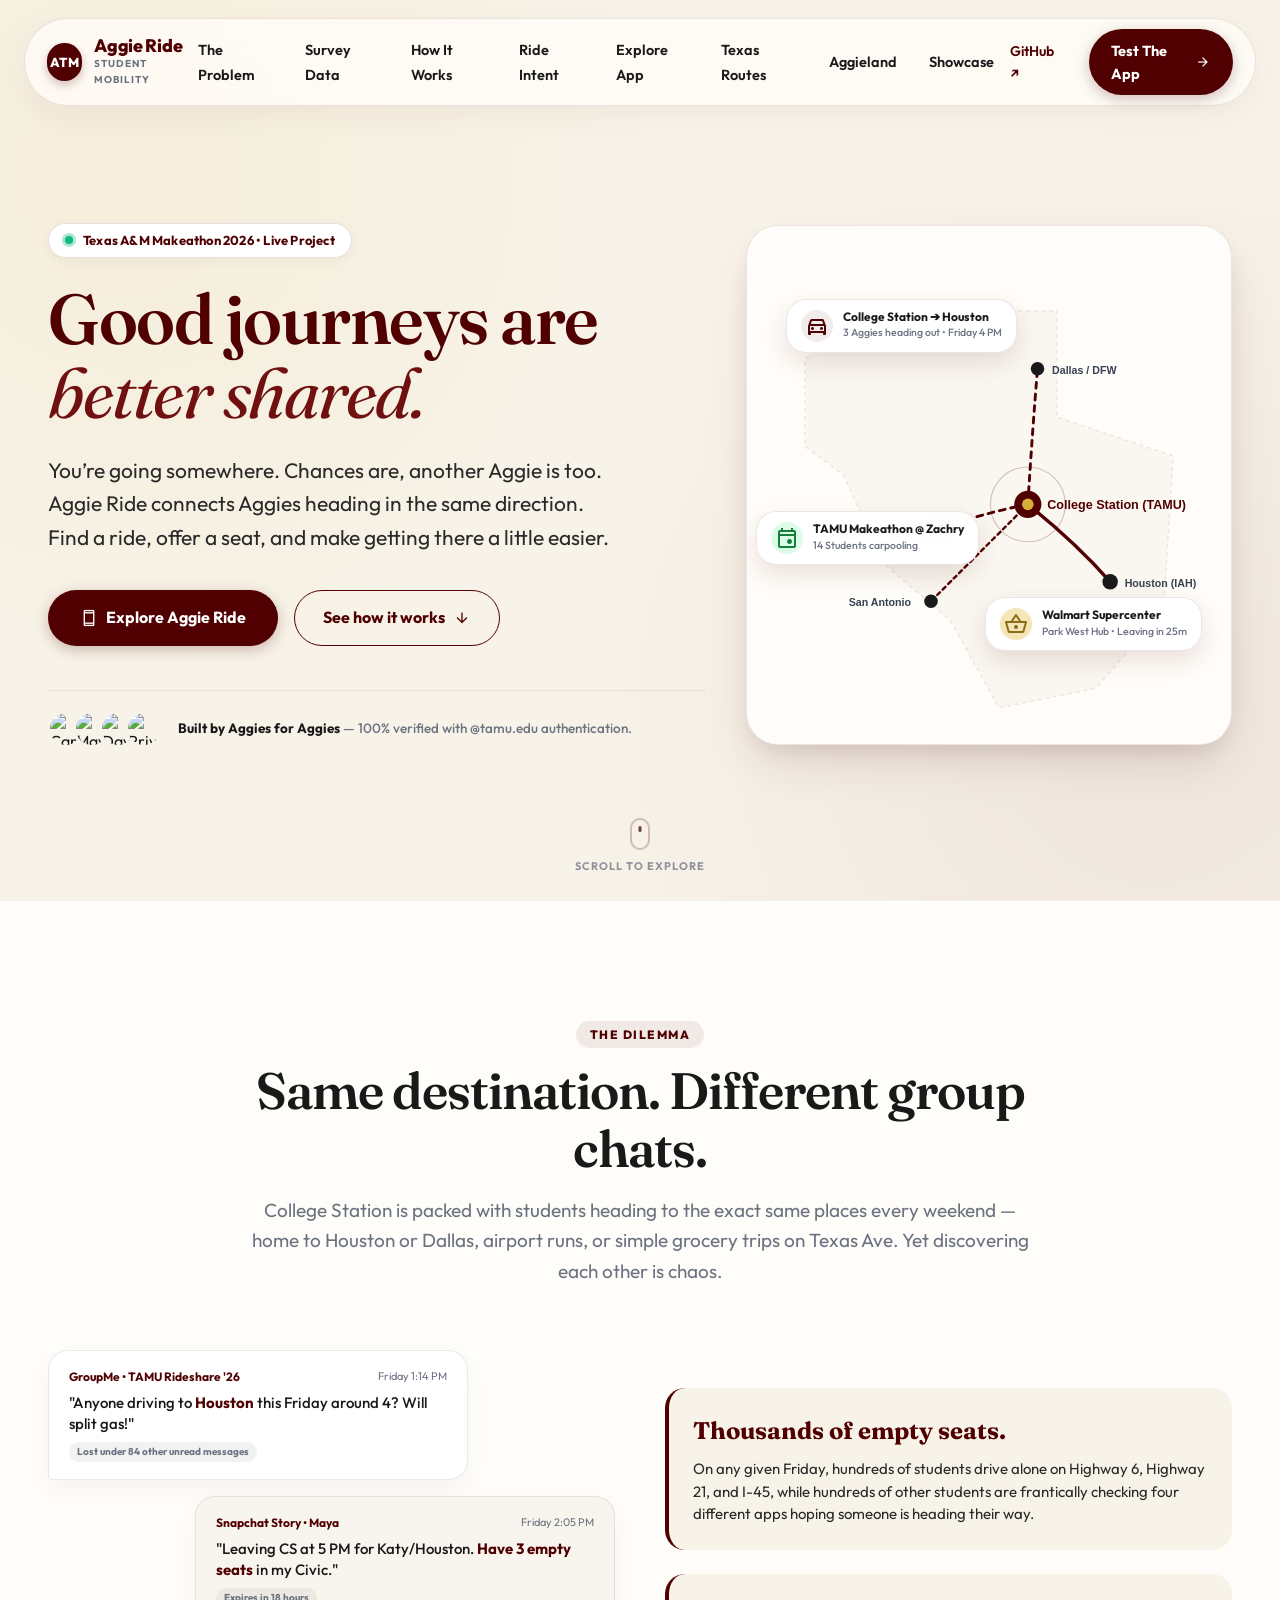
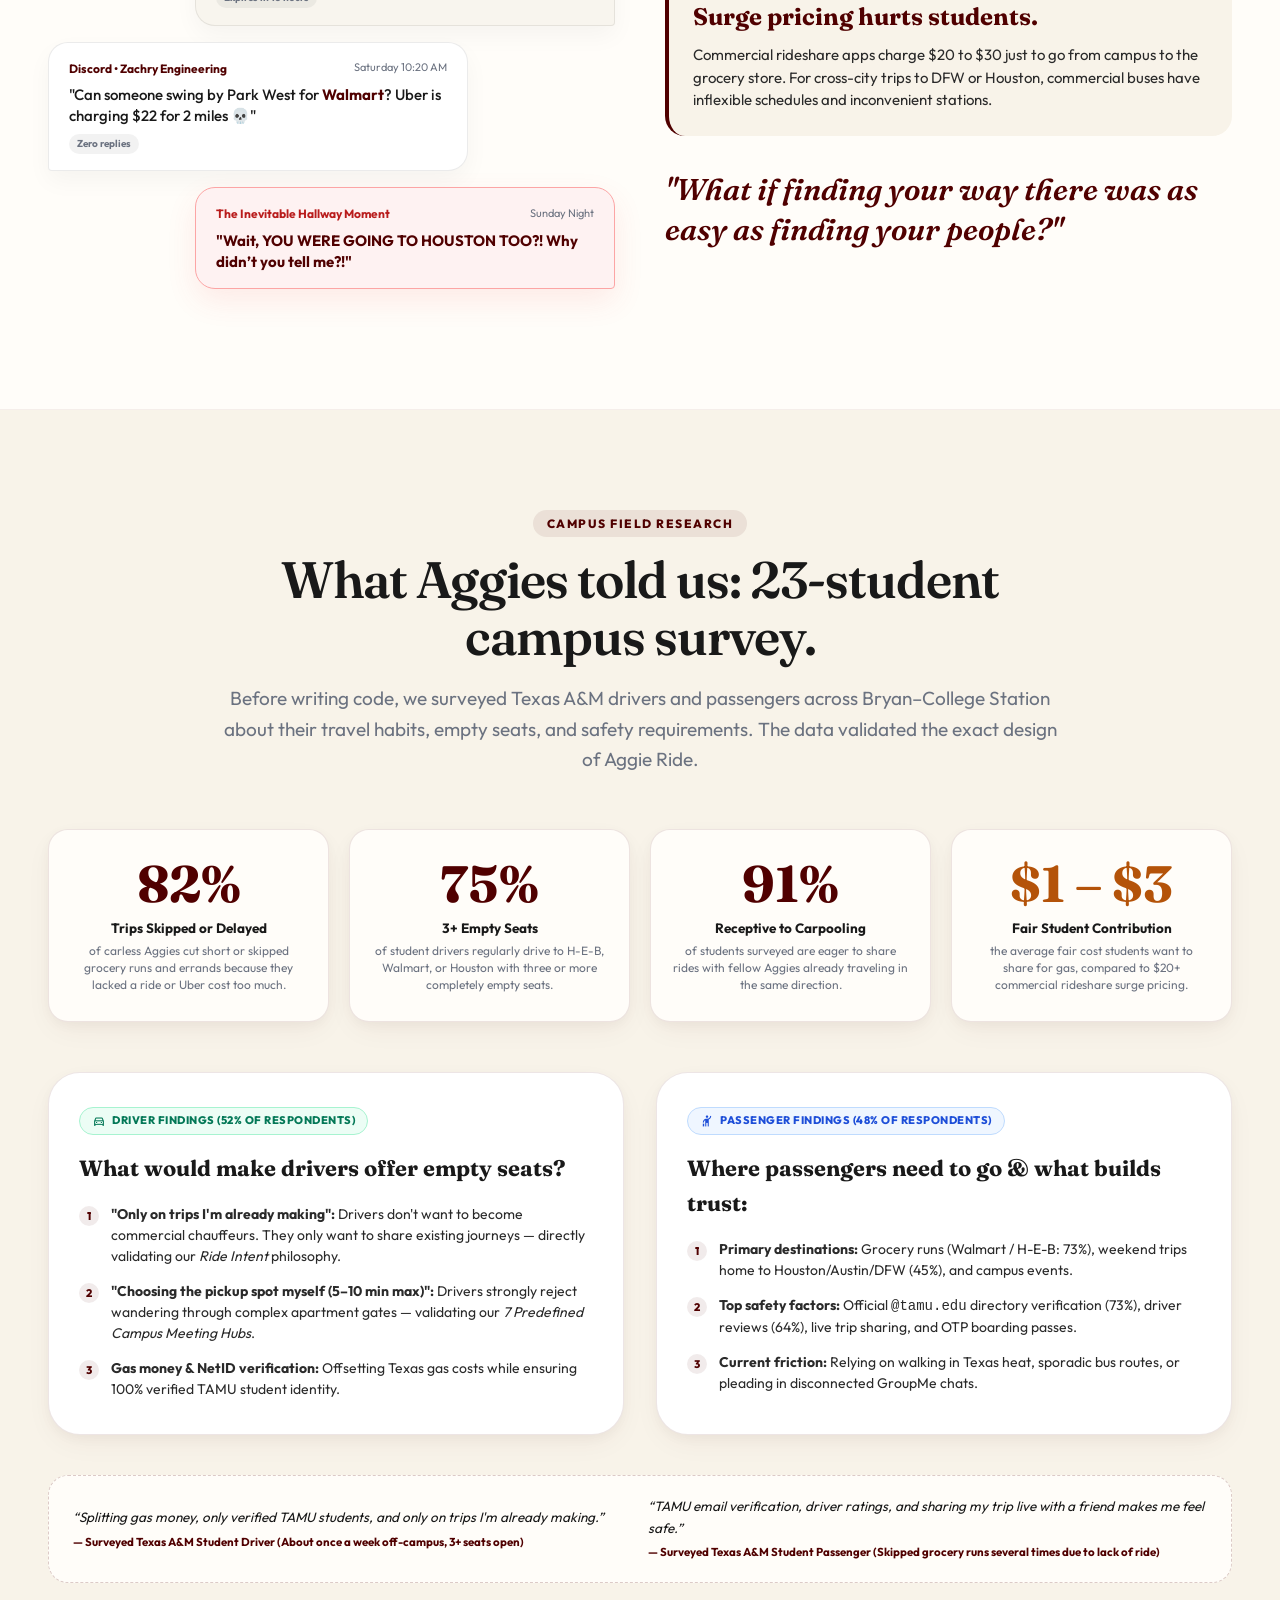
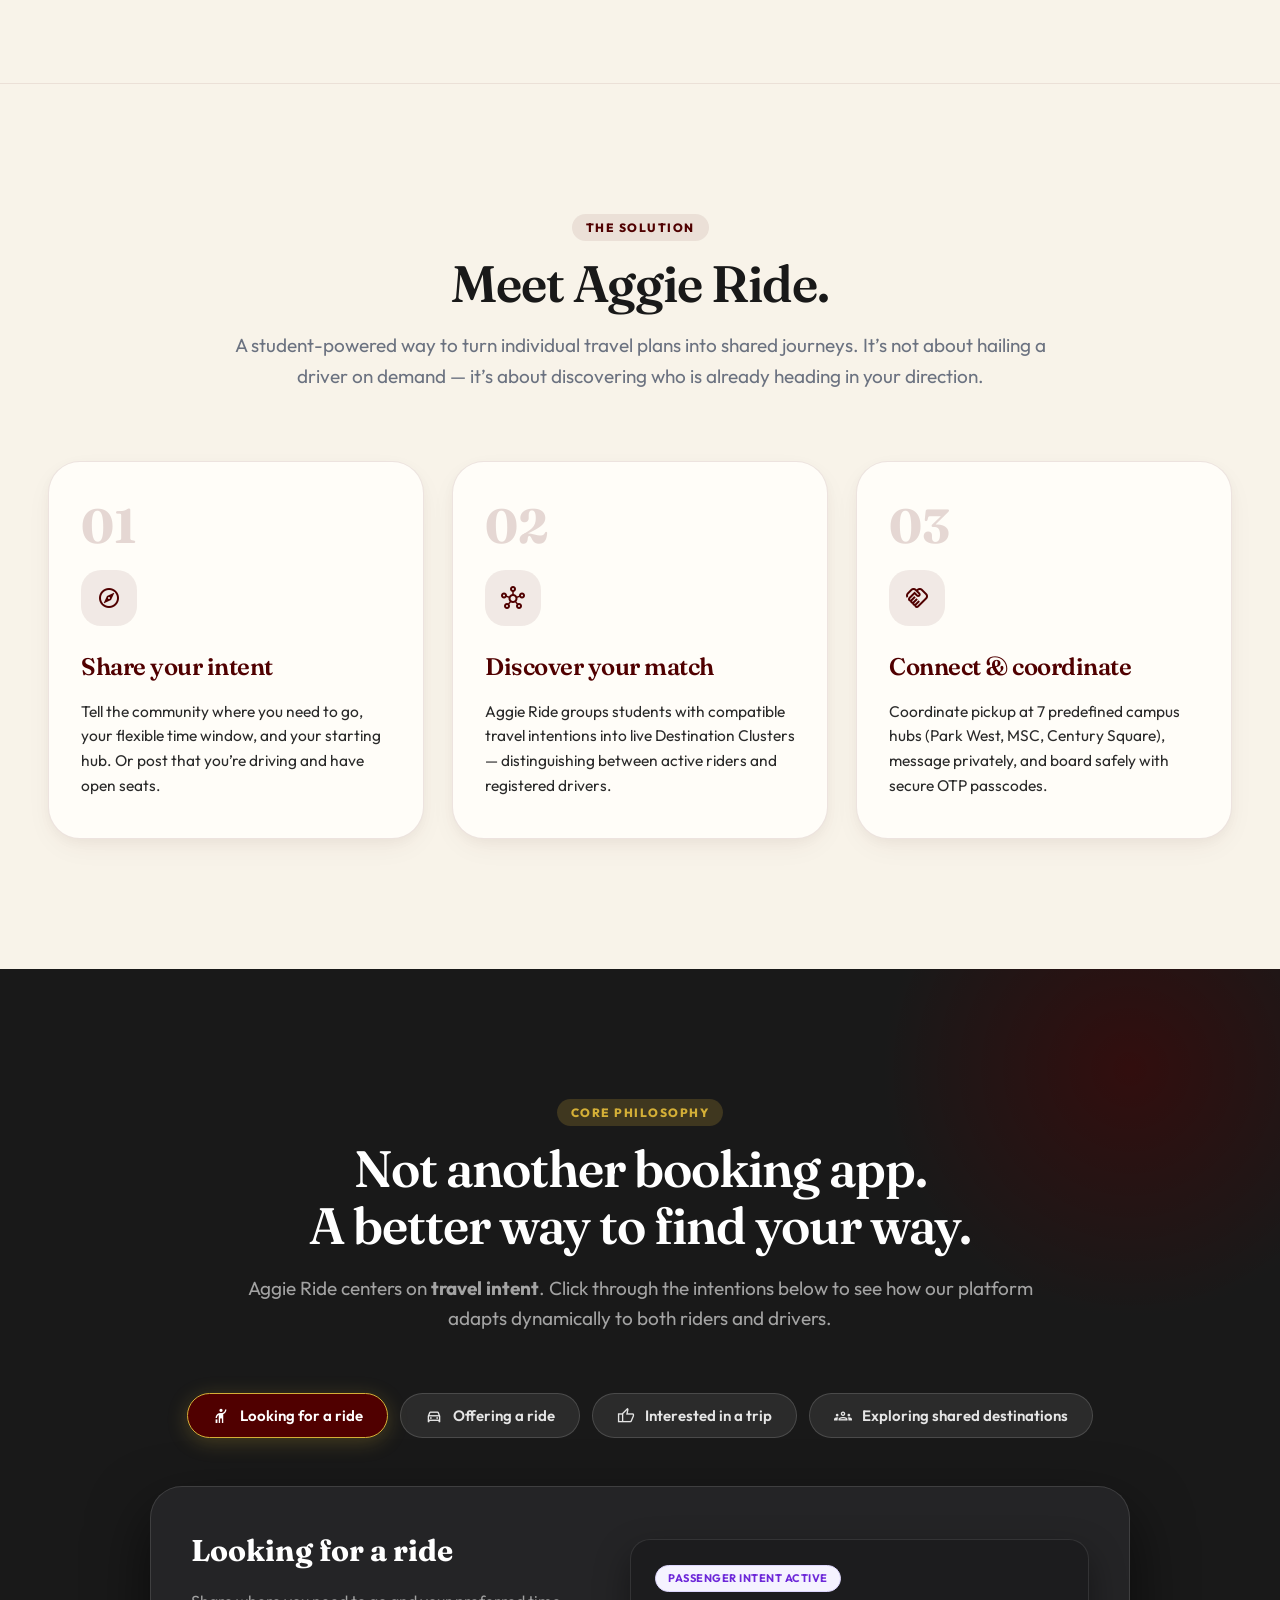
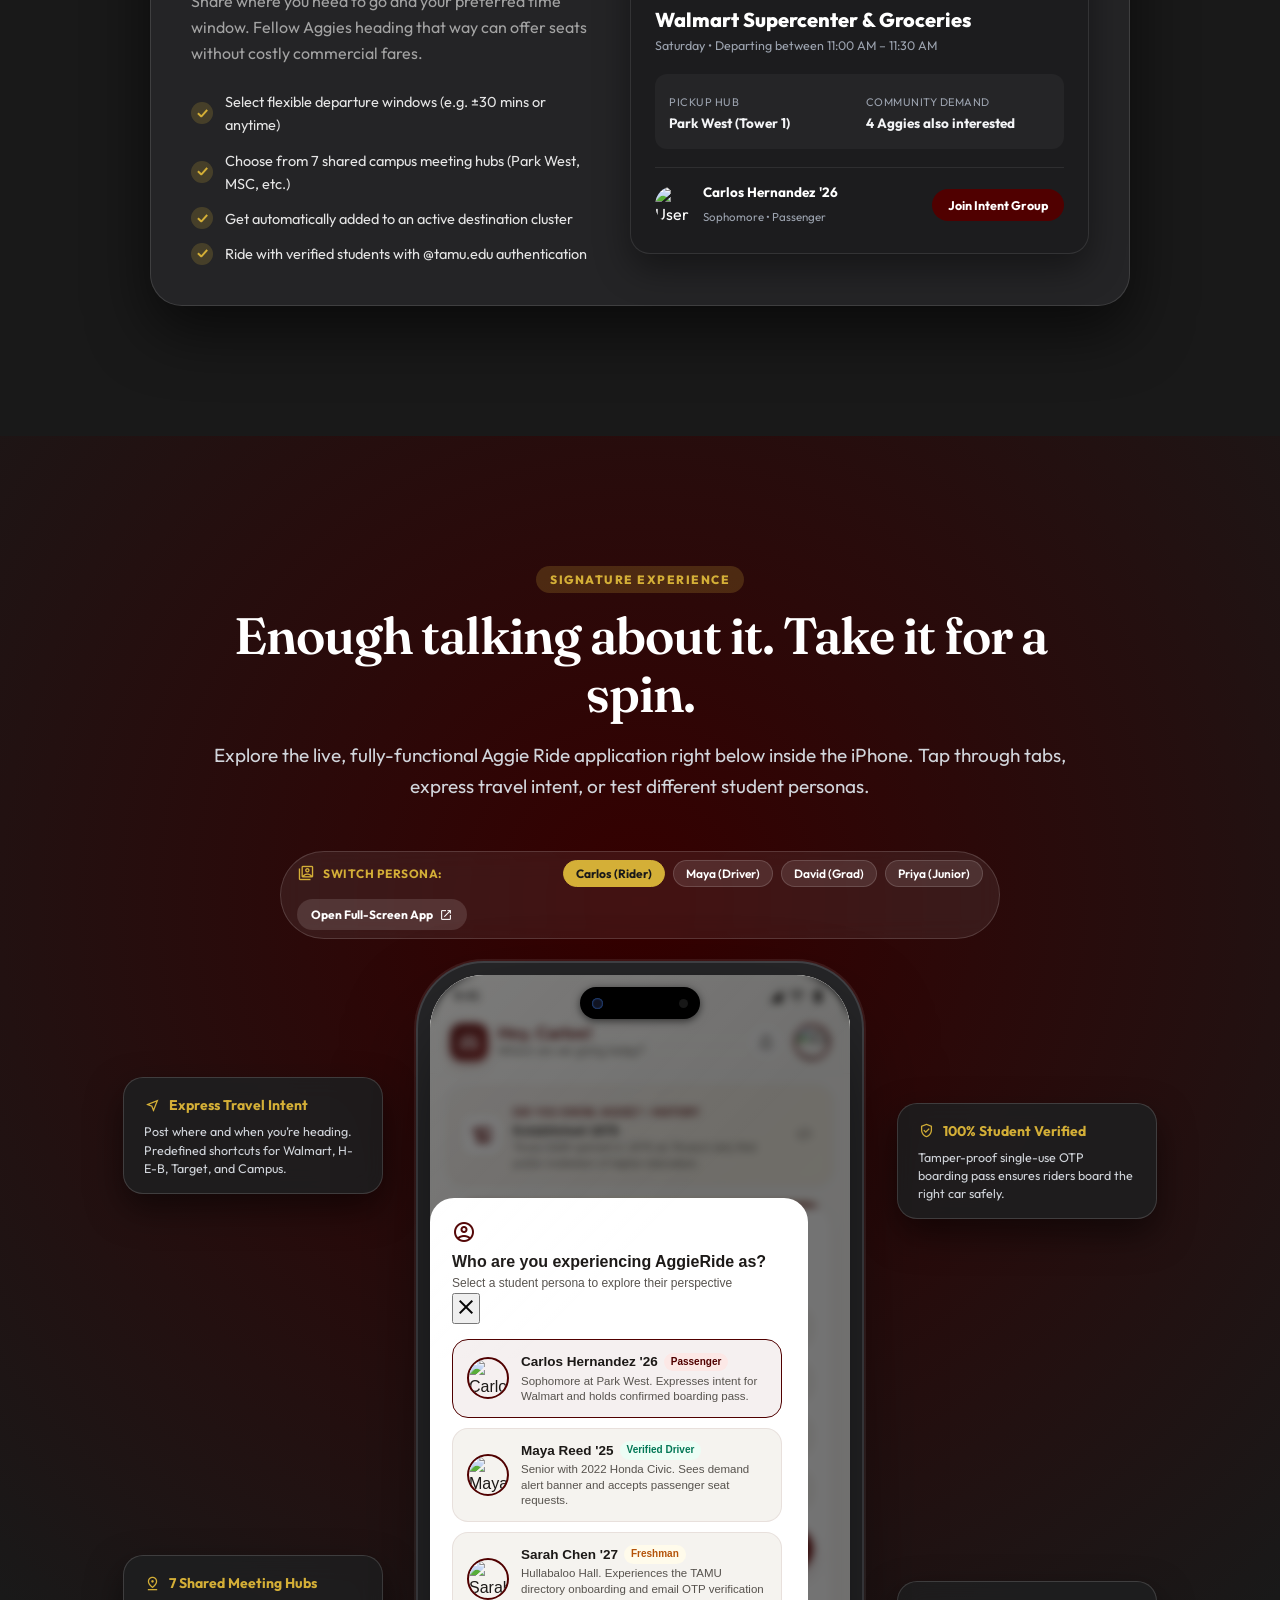
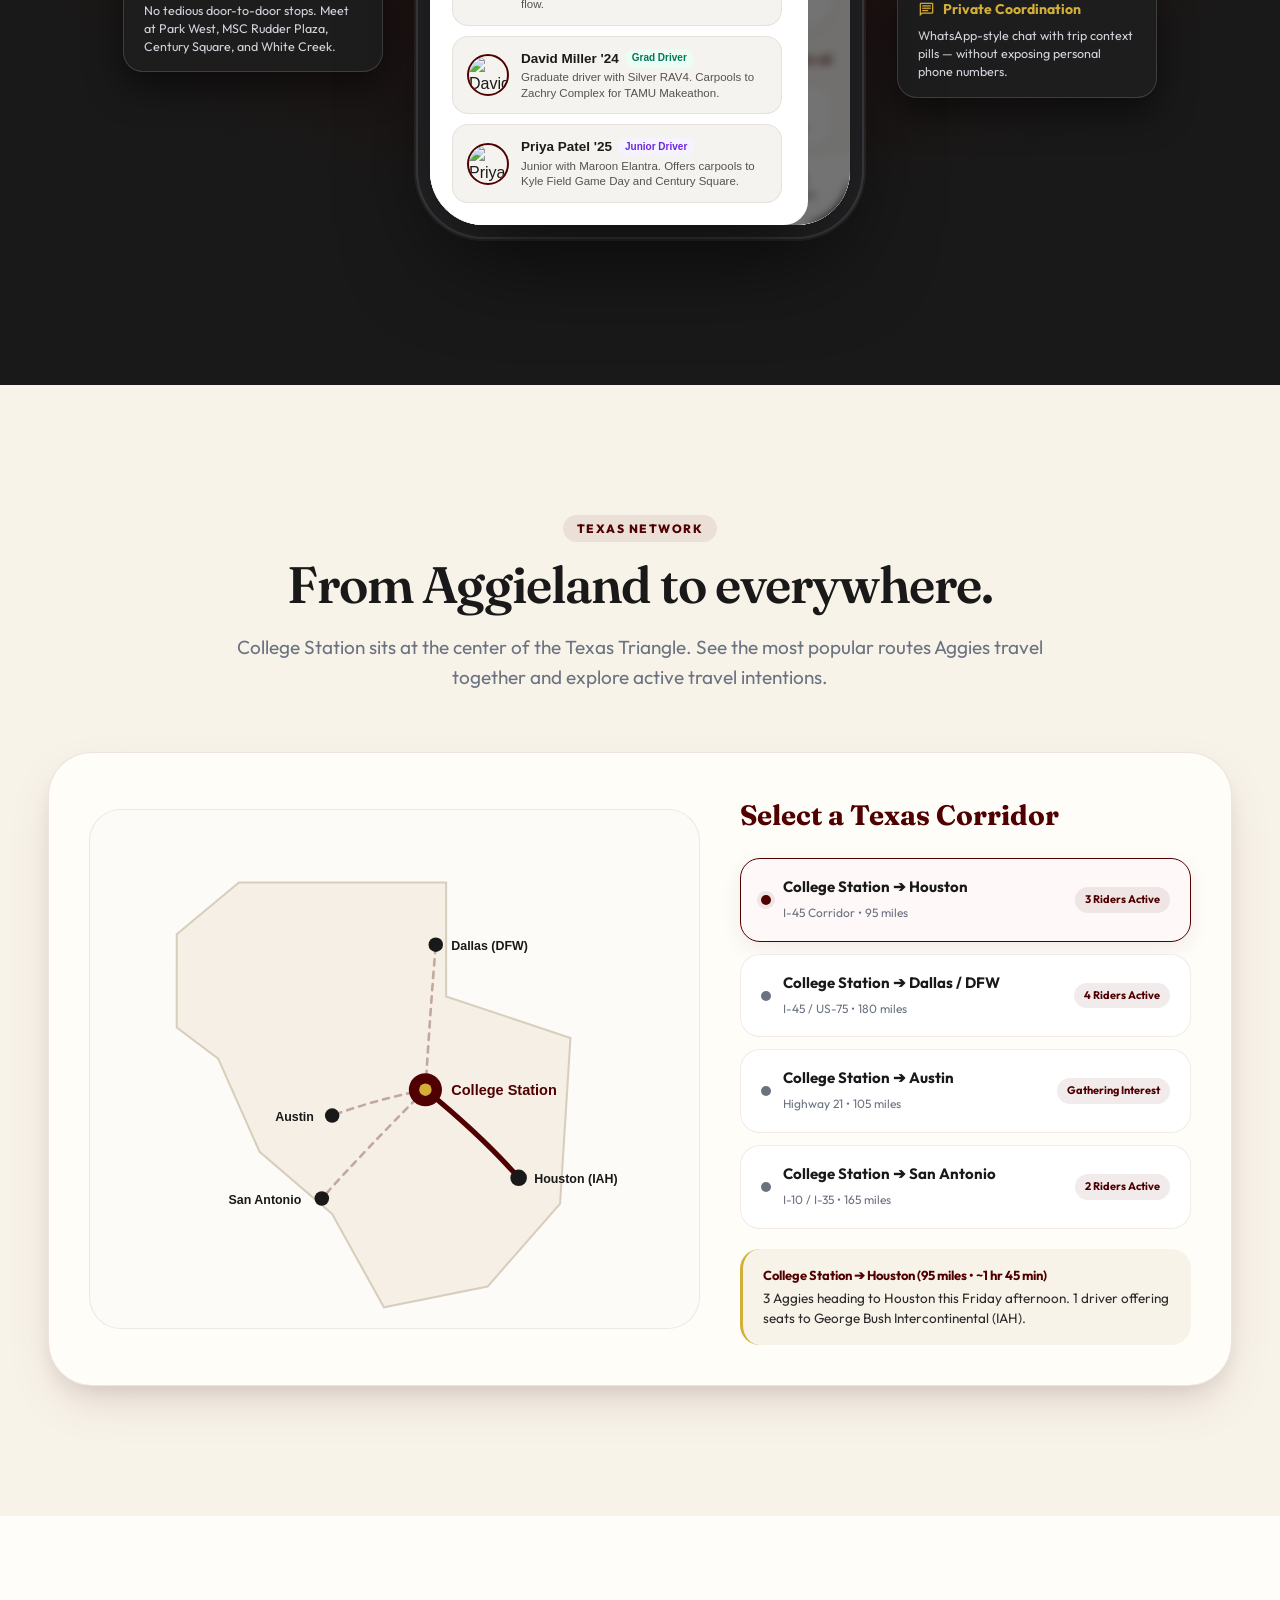
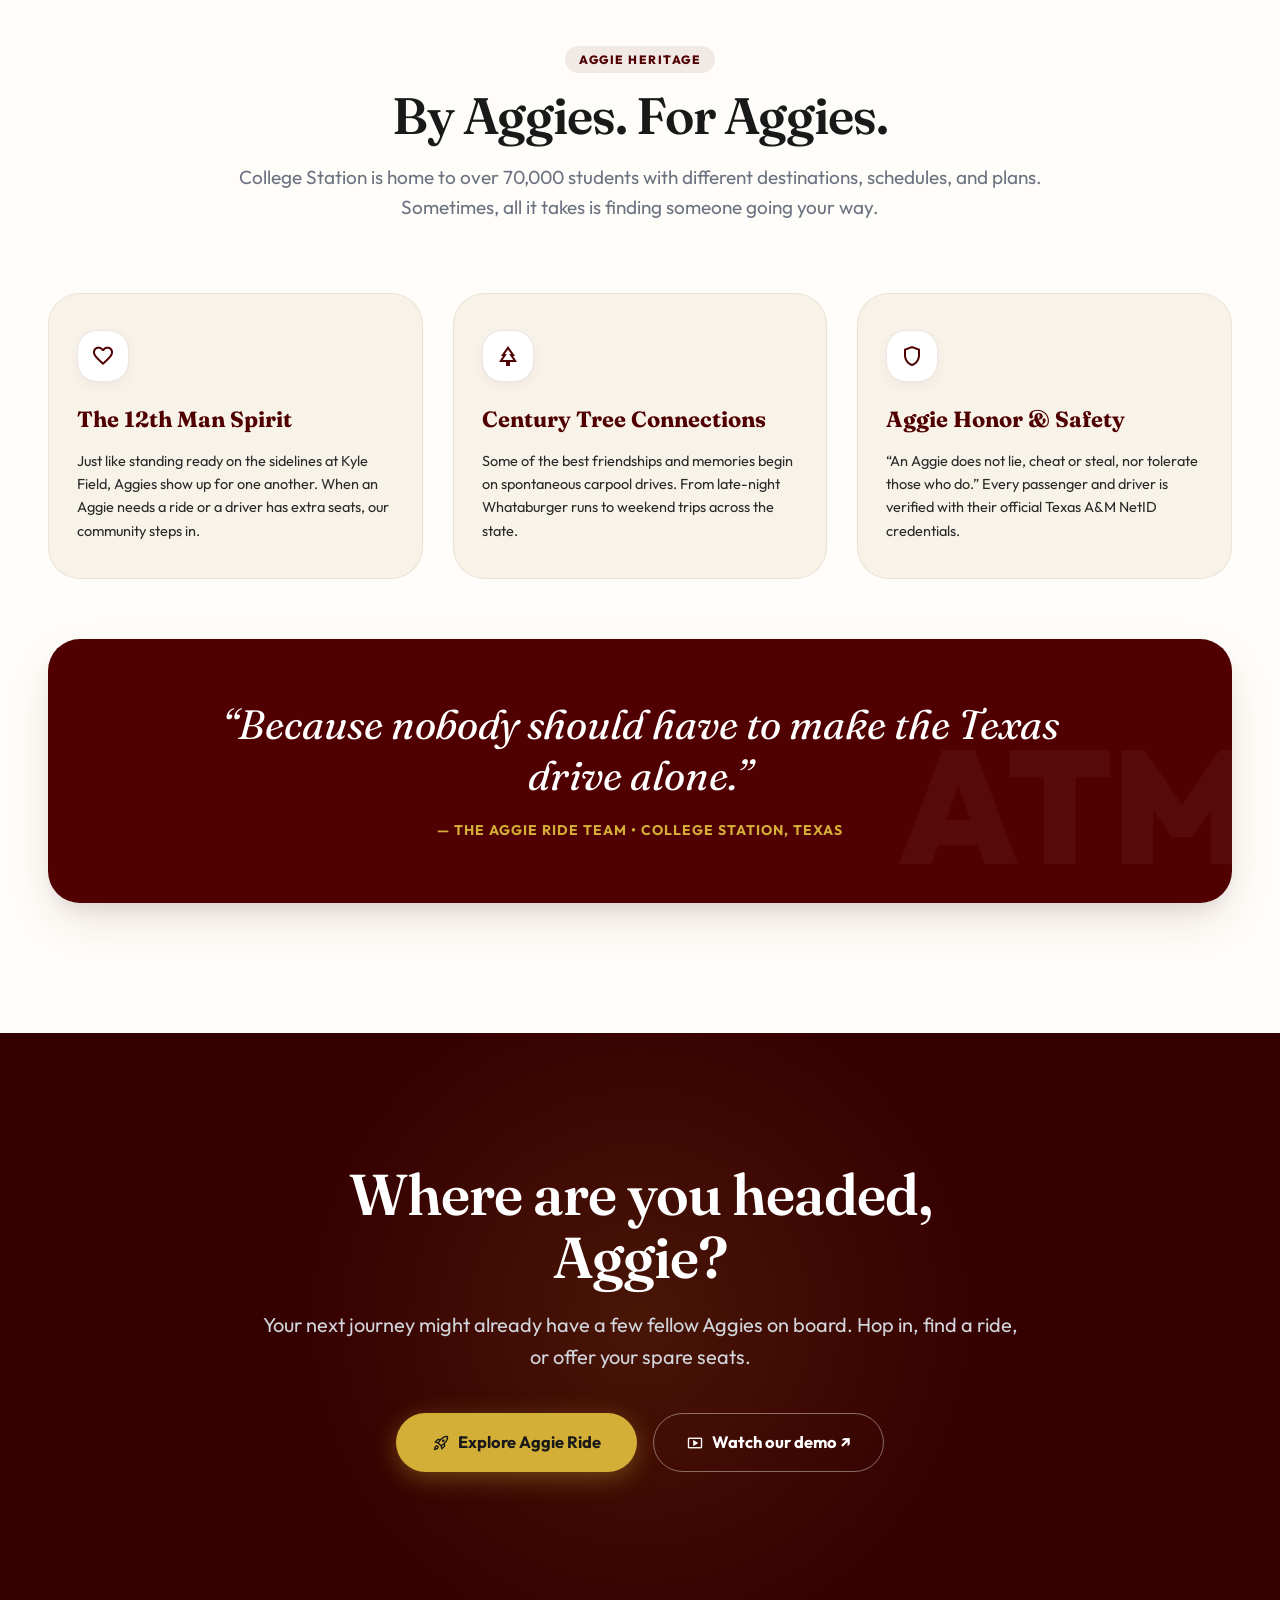
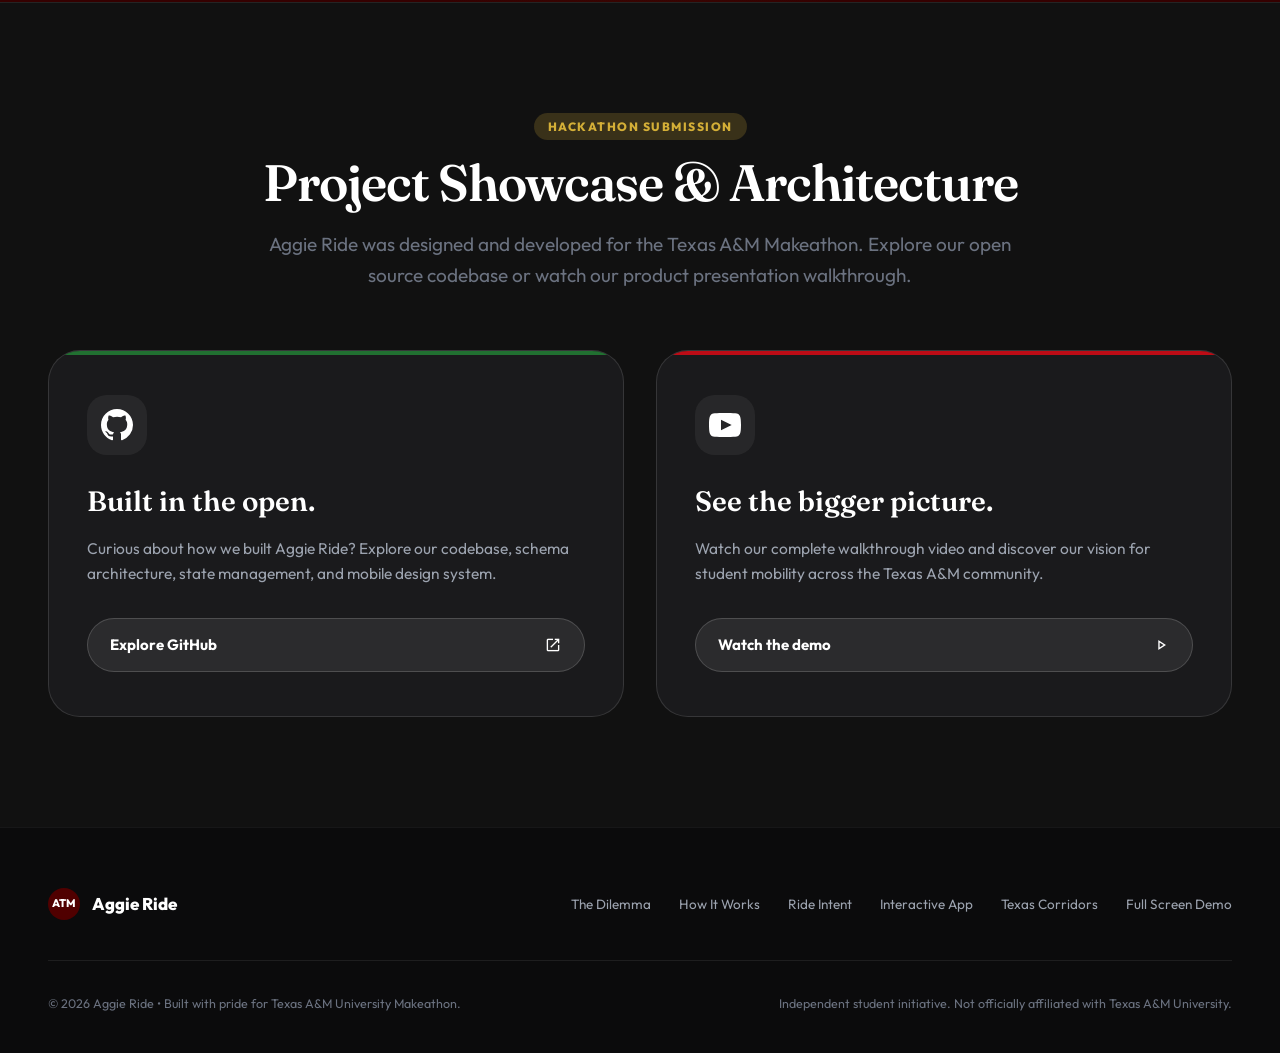
==== commit 1a965161: "feat: attach official presentation demo video https://youtu.be/nnAs4oOZSmg" ====
--- a/index.html
+++ b/index.html
@@ -851,7 +851,7 @@
             <span class="material-symbols-outlined" style="font-size:18px;">rocket_launch</span>
             <span>Explore Aggie Ride</span>
           </a>
-          <a href="#" id="finalDemoBtn" target="_blank" rel="noopener noreferrer" class="btn-outline">
+          <a href="https://youtu.be/nnAs4oOZSmg" id="finalDemoBtn" target="_blank" rel="noopener noreferrer" class="btn-outline">
             <span class="material-symbols-outlined" style="font-size:18px;">smart_display</span>
             <span>Watch our demo ↗</span>
           </a>
@@ -910,7 +910,7 @@
               Watch our complete walkthrough video and discover our vision for student mobility across the Texas A&M community.
             </p>
           </div>
-          <a href="#" id="videoPanelLink" target="_blank" rel="noopener noreferrer" class="panel-cta-btn">
+          <a href="https://youtu.be/nnAs4oOZSmg" id="videoPanelLink" target="_blank" rel="noopener noreferrer" class="panel-cta-btn">
             <span>Watch the demo</span>
             <span class="material-symbols-outlined" style="font-size:18px;">play_arrow</span>
           </a>
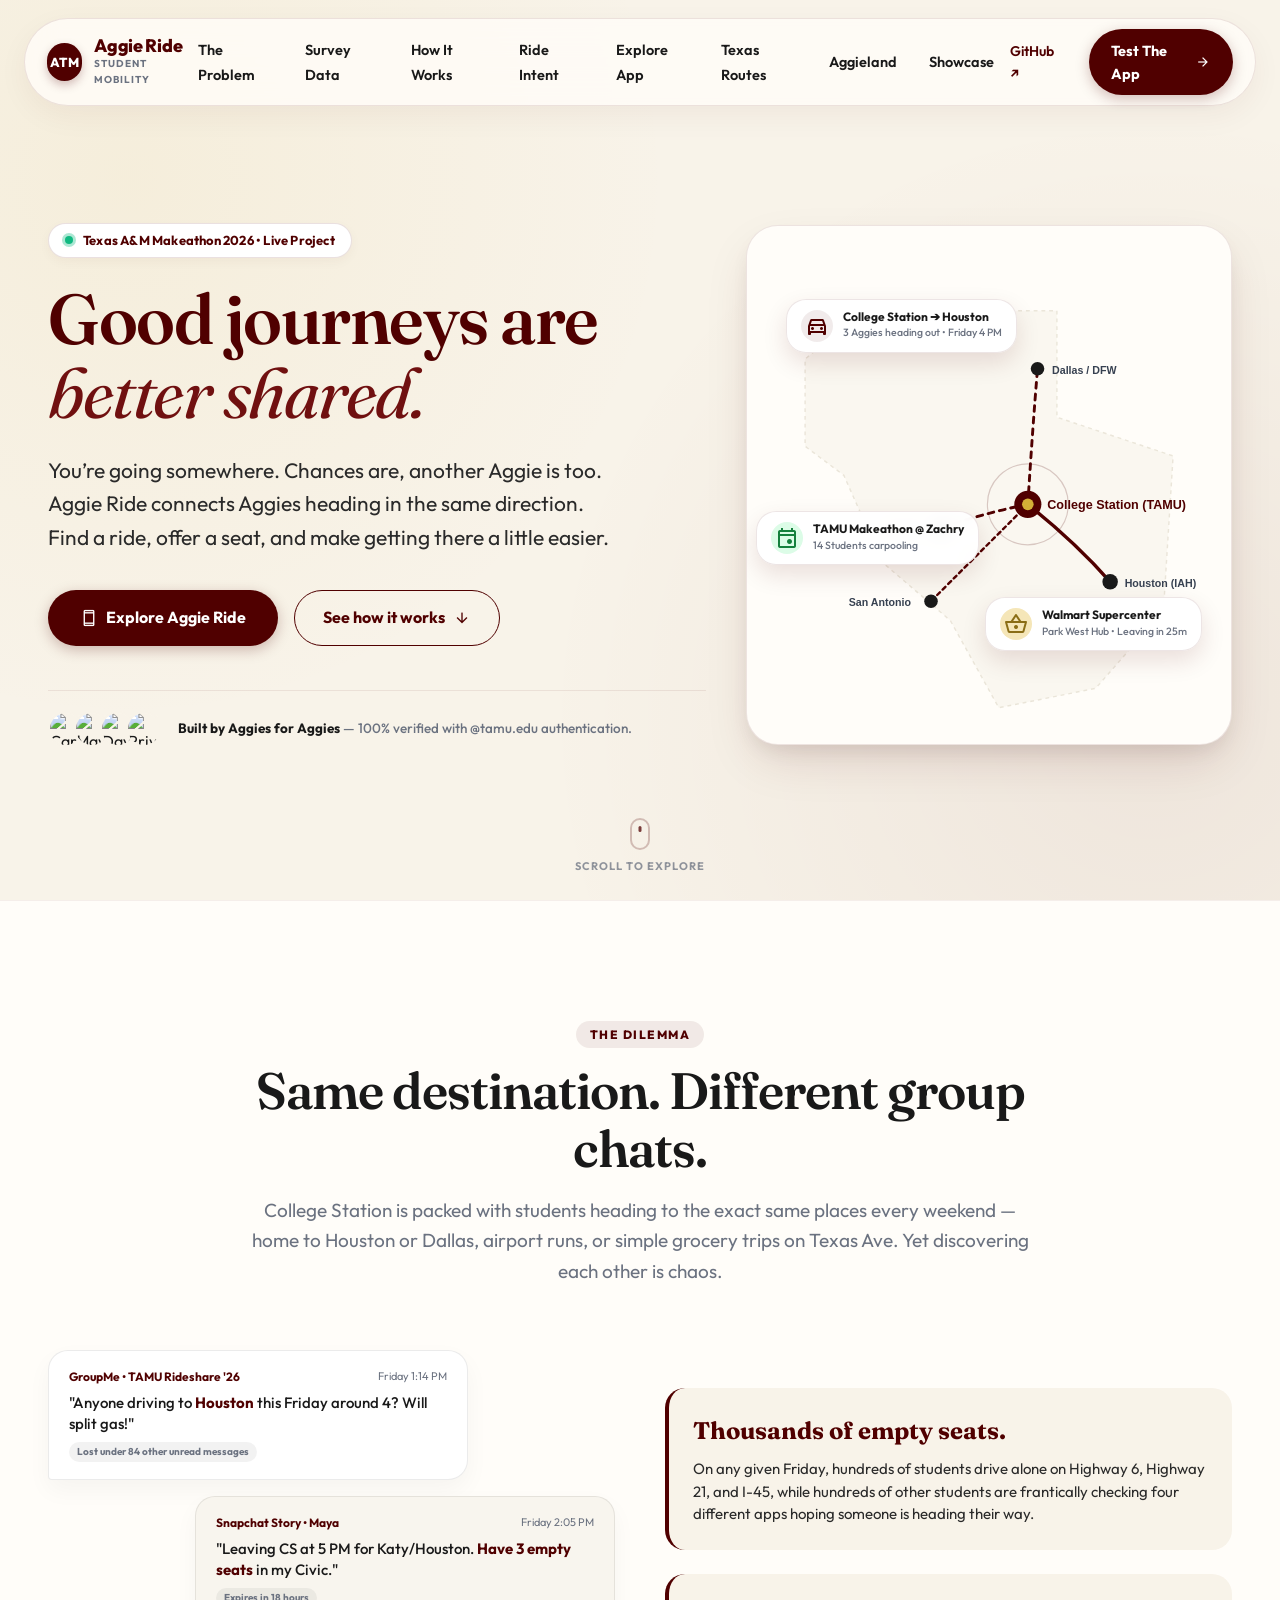
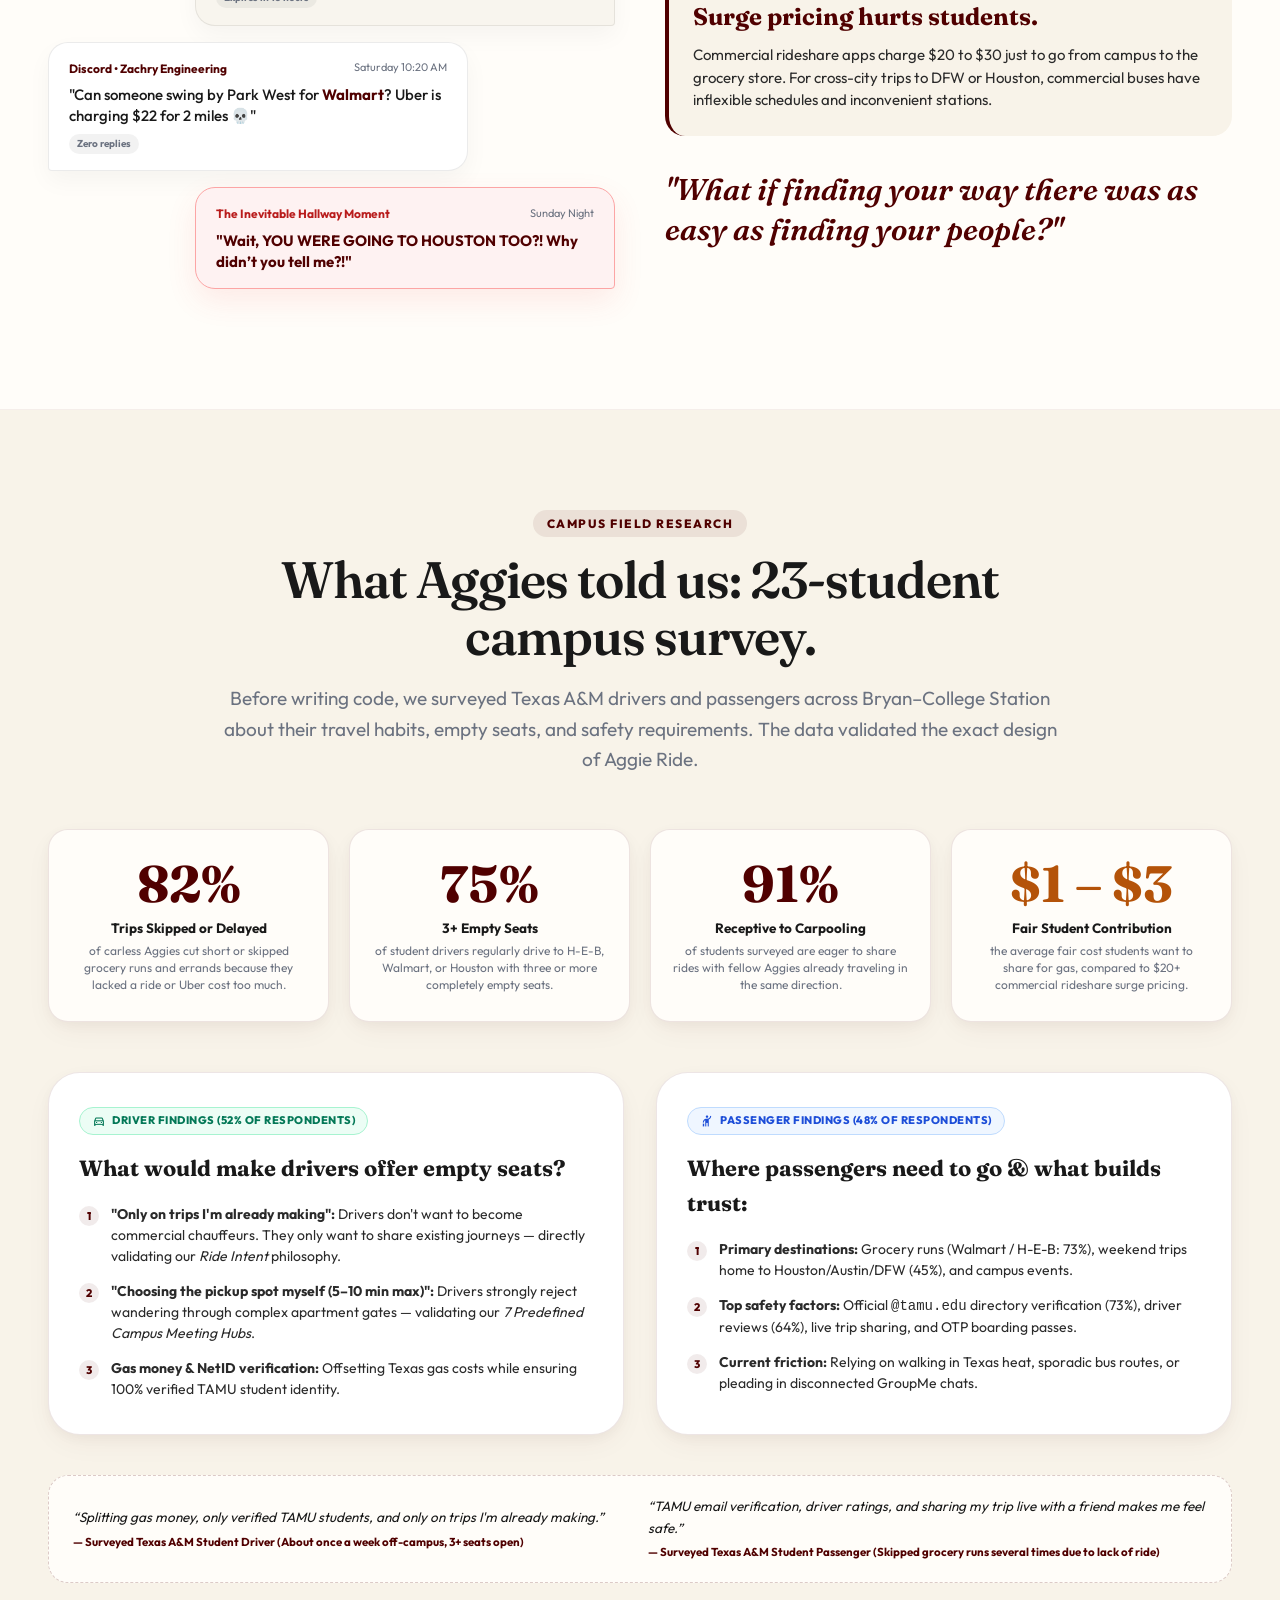
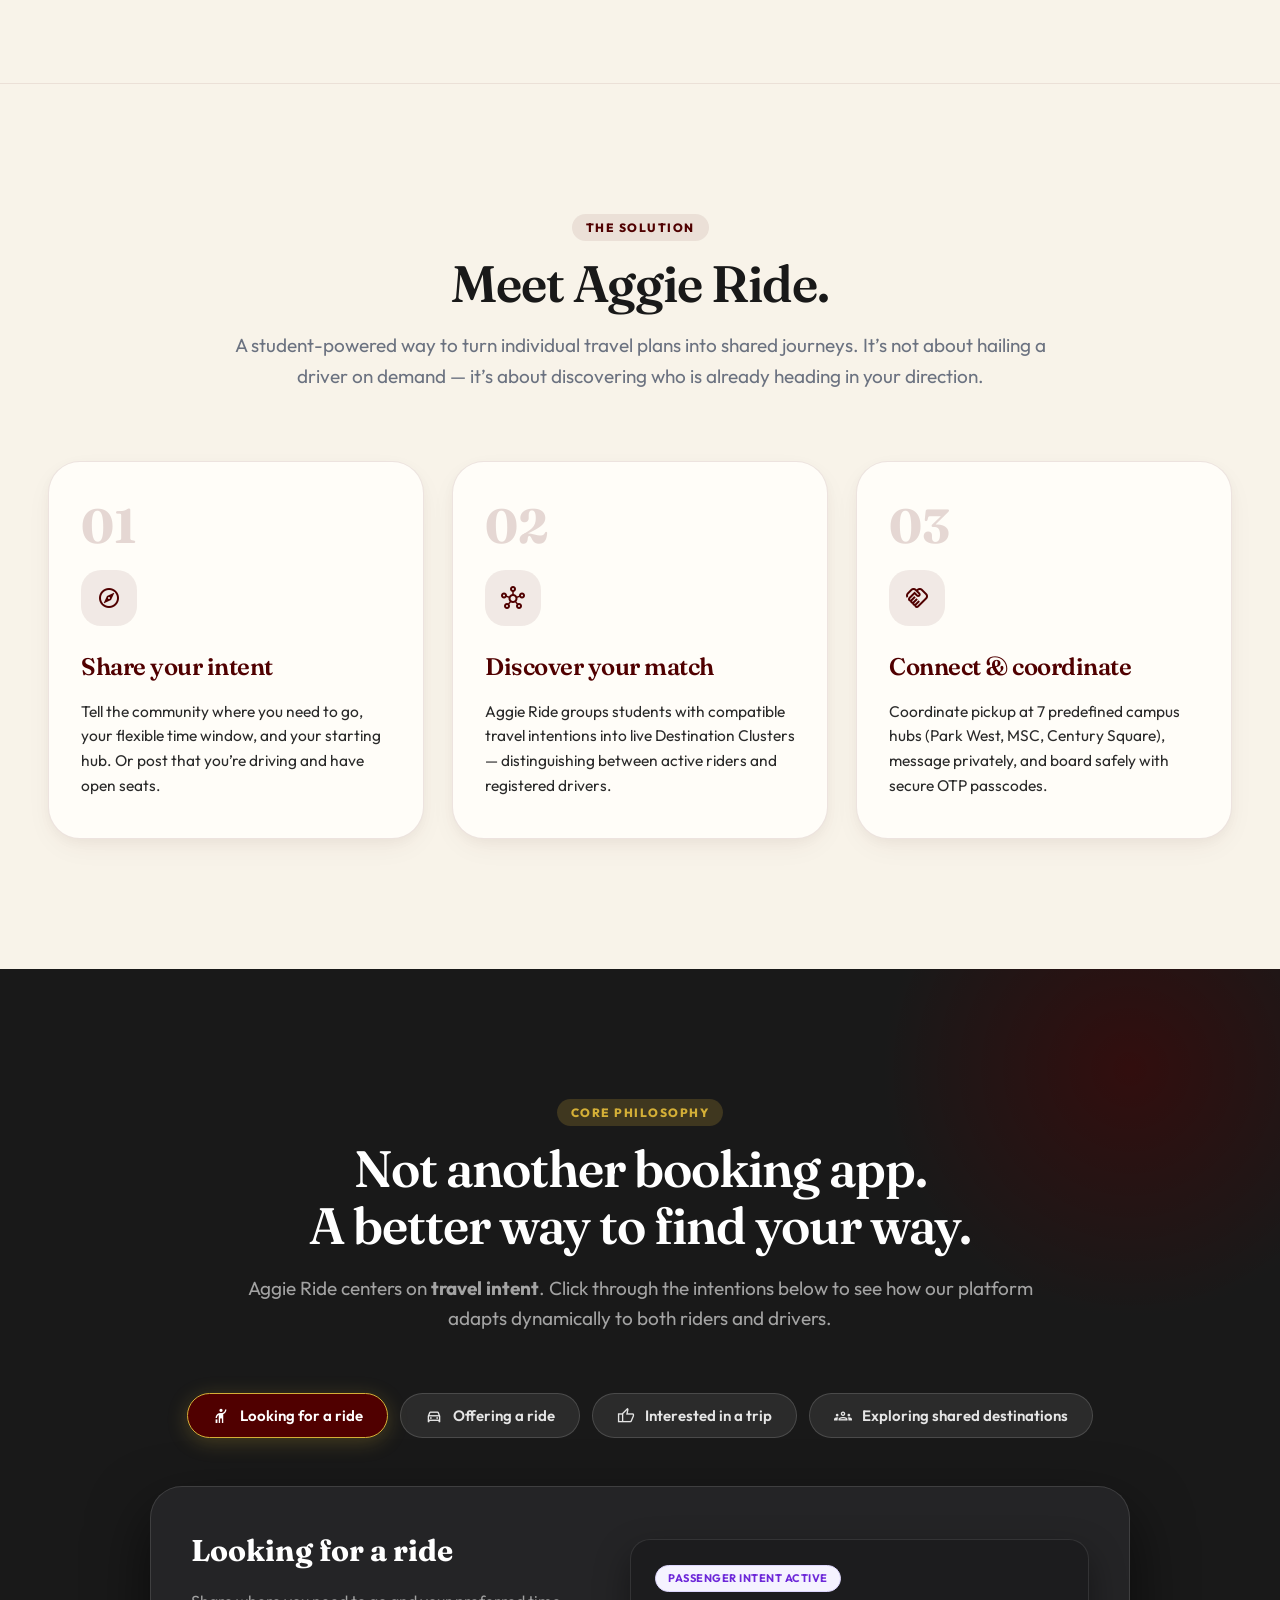
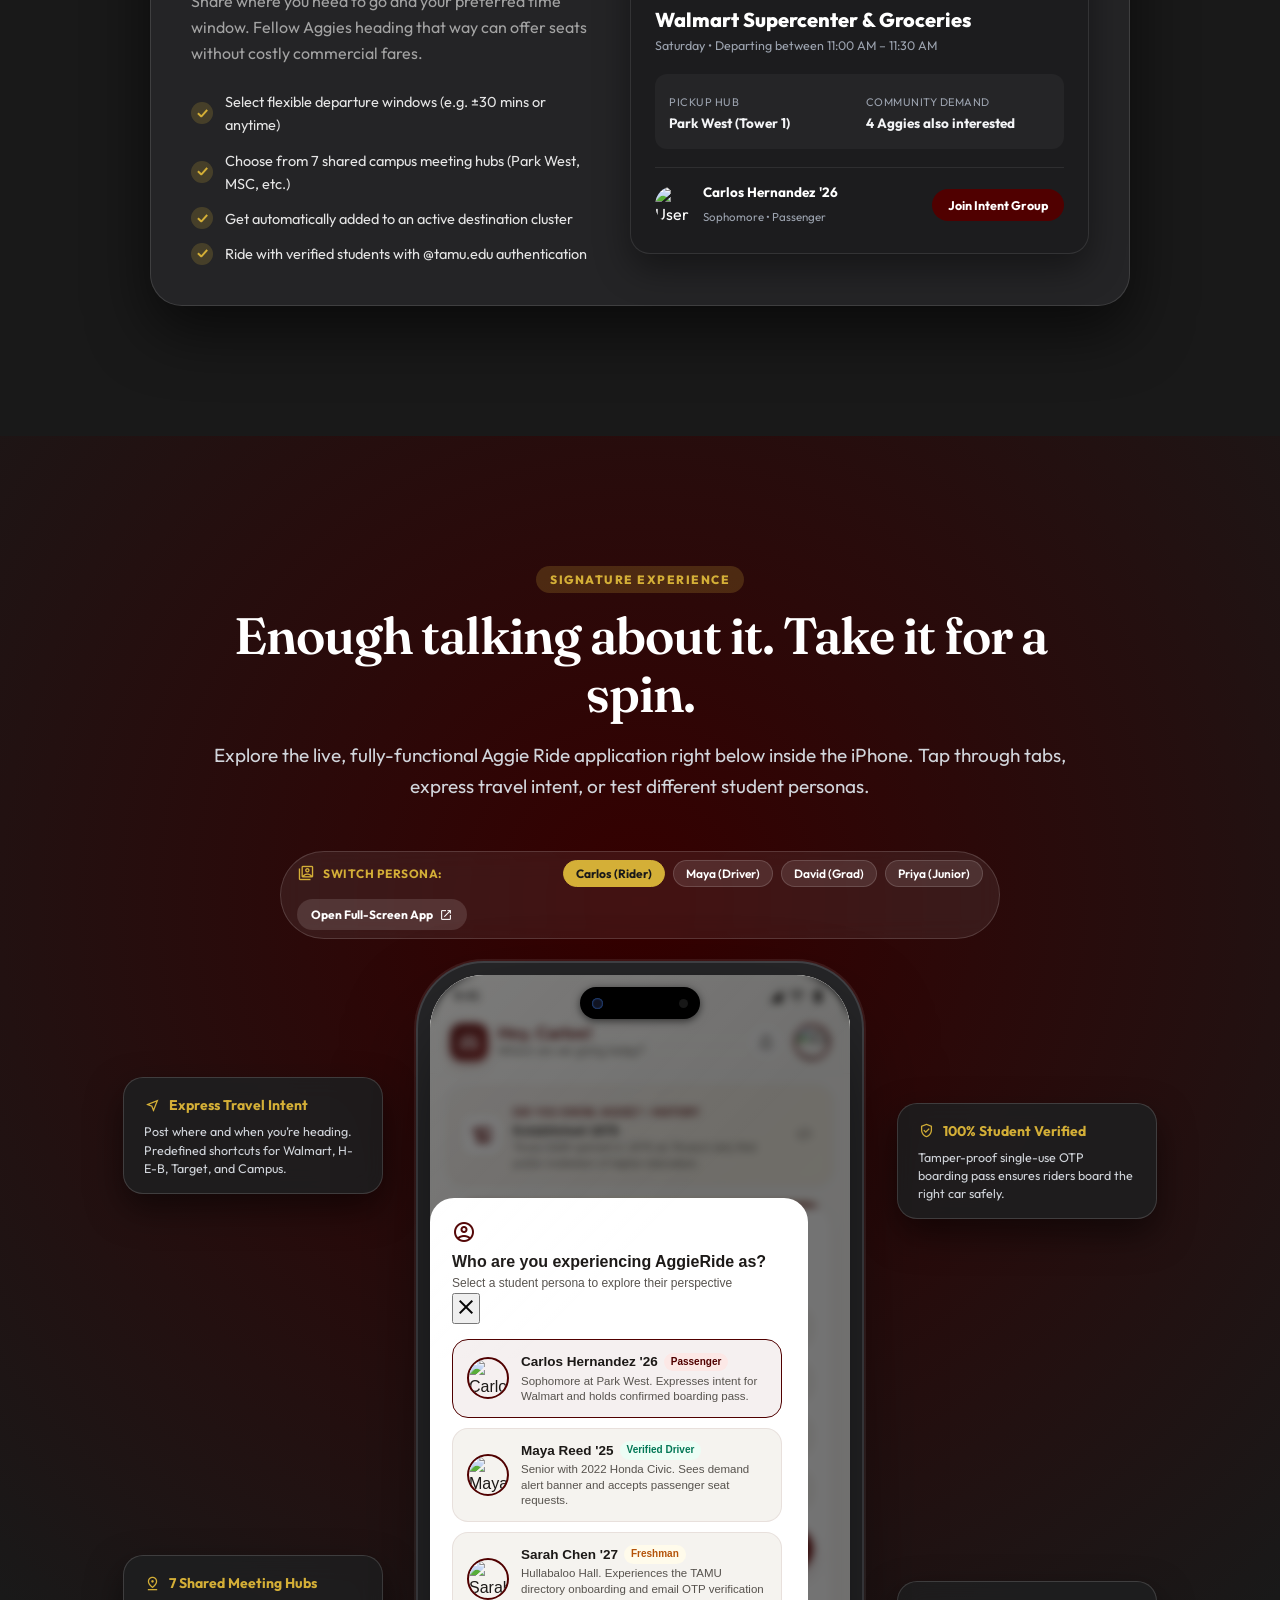
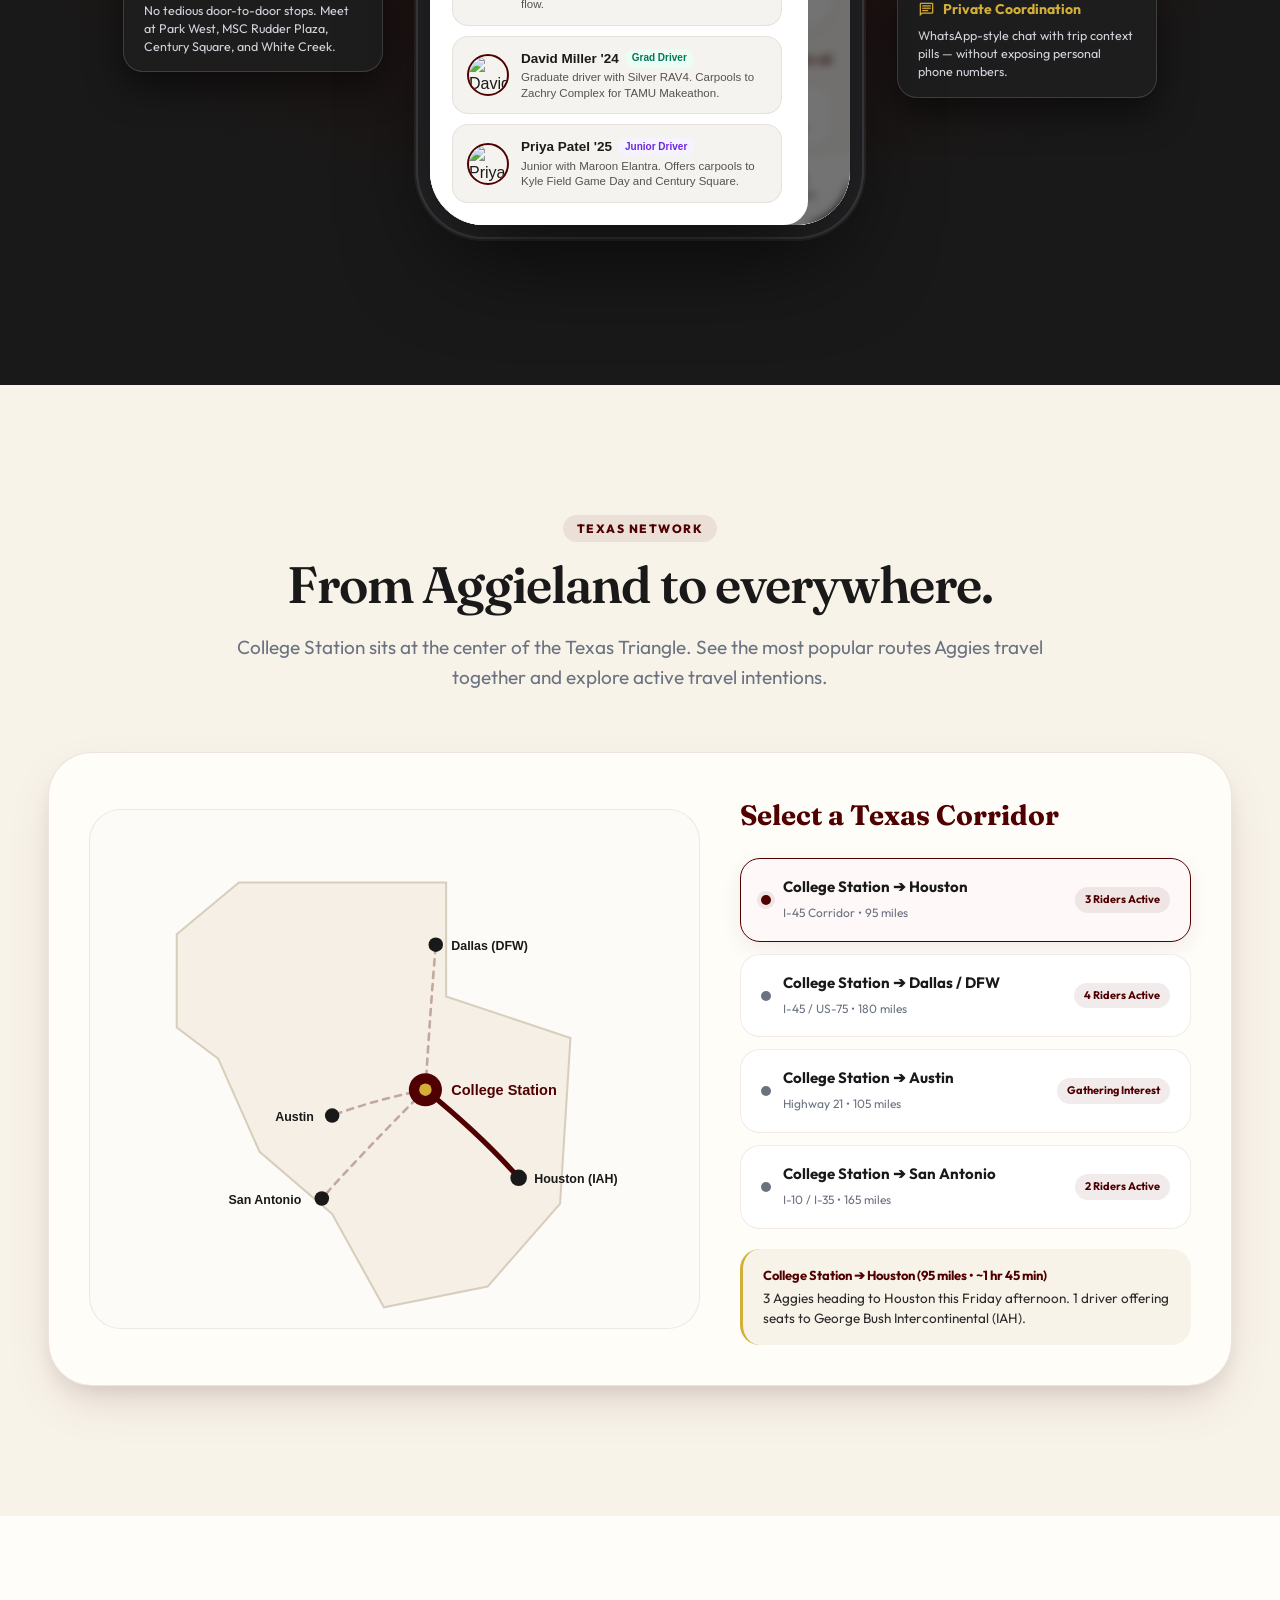
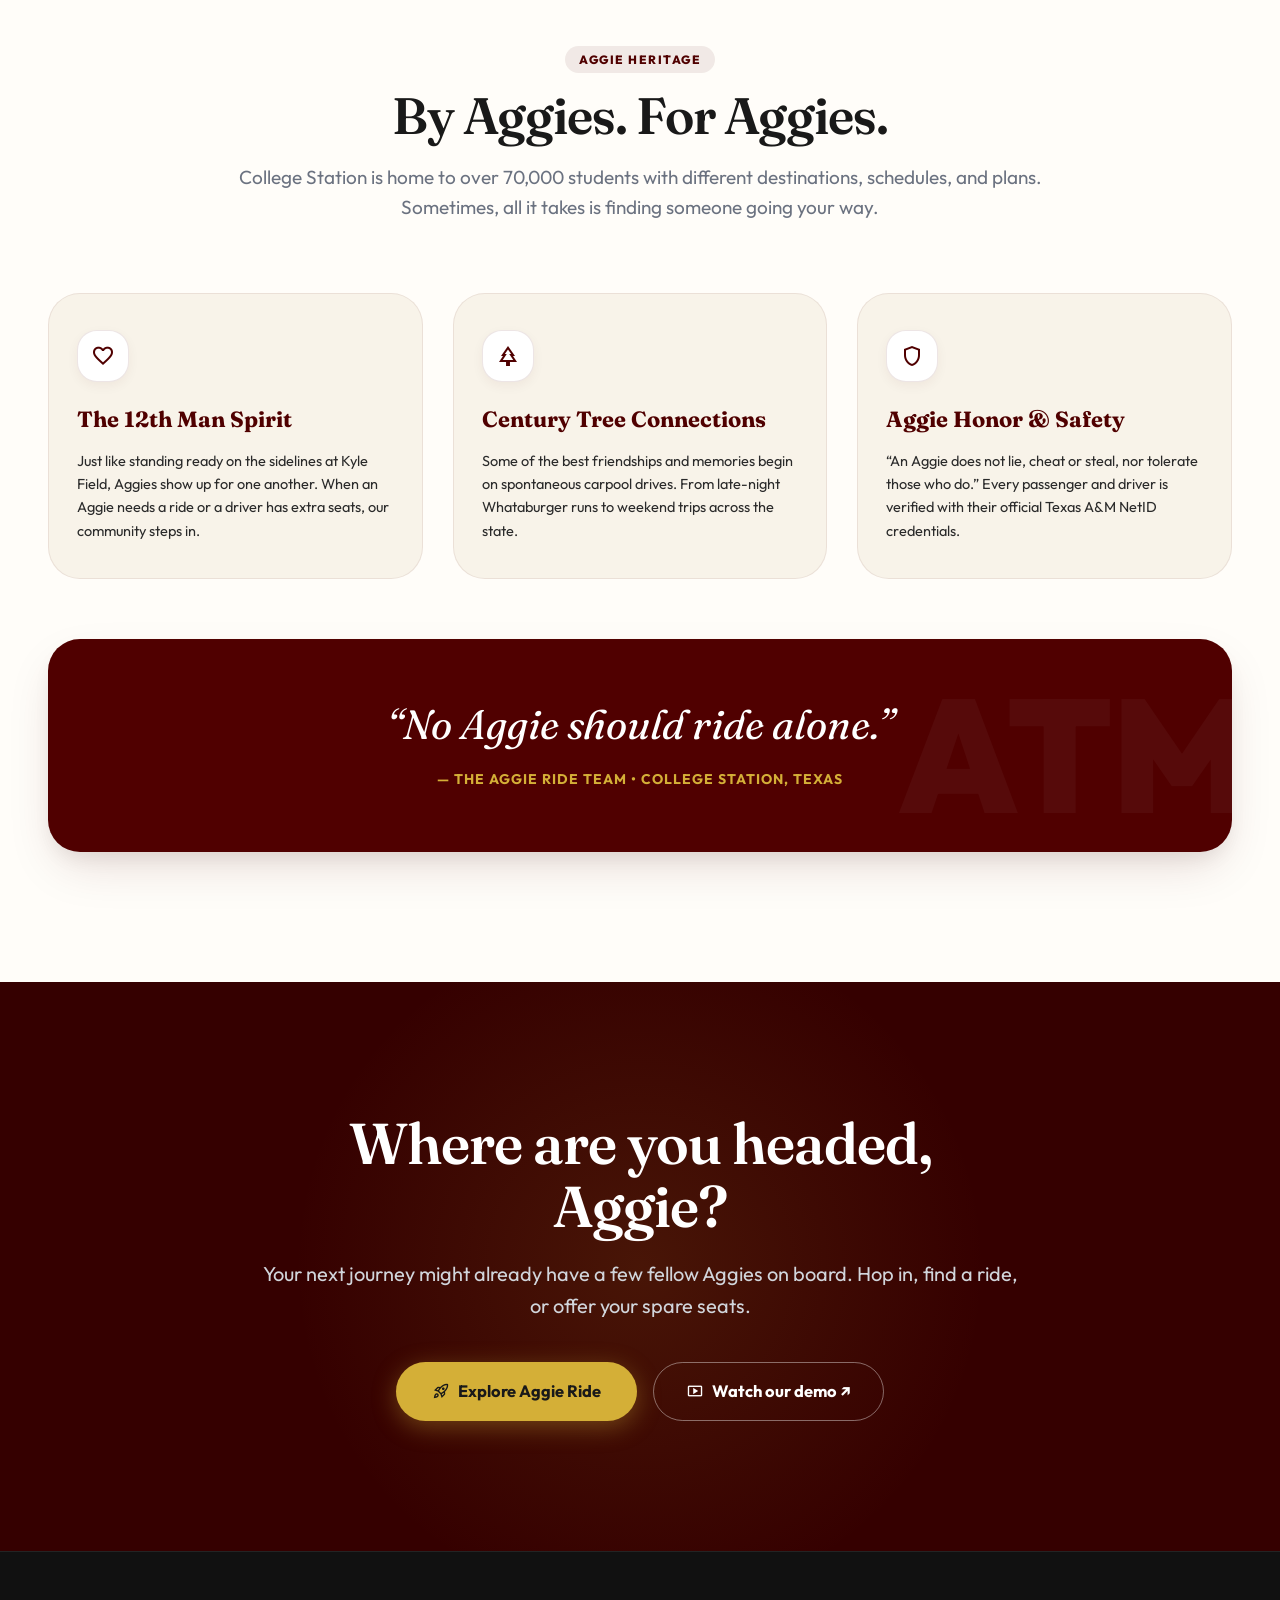
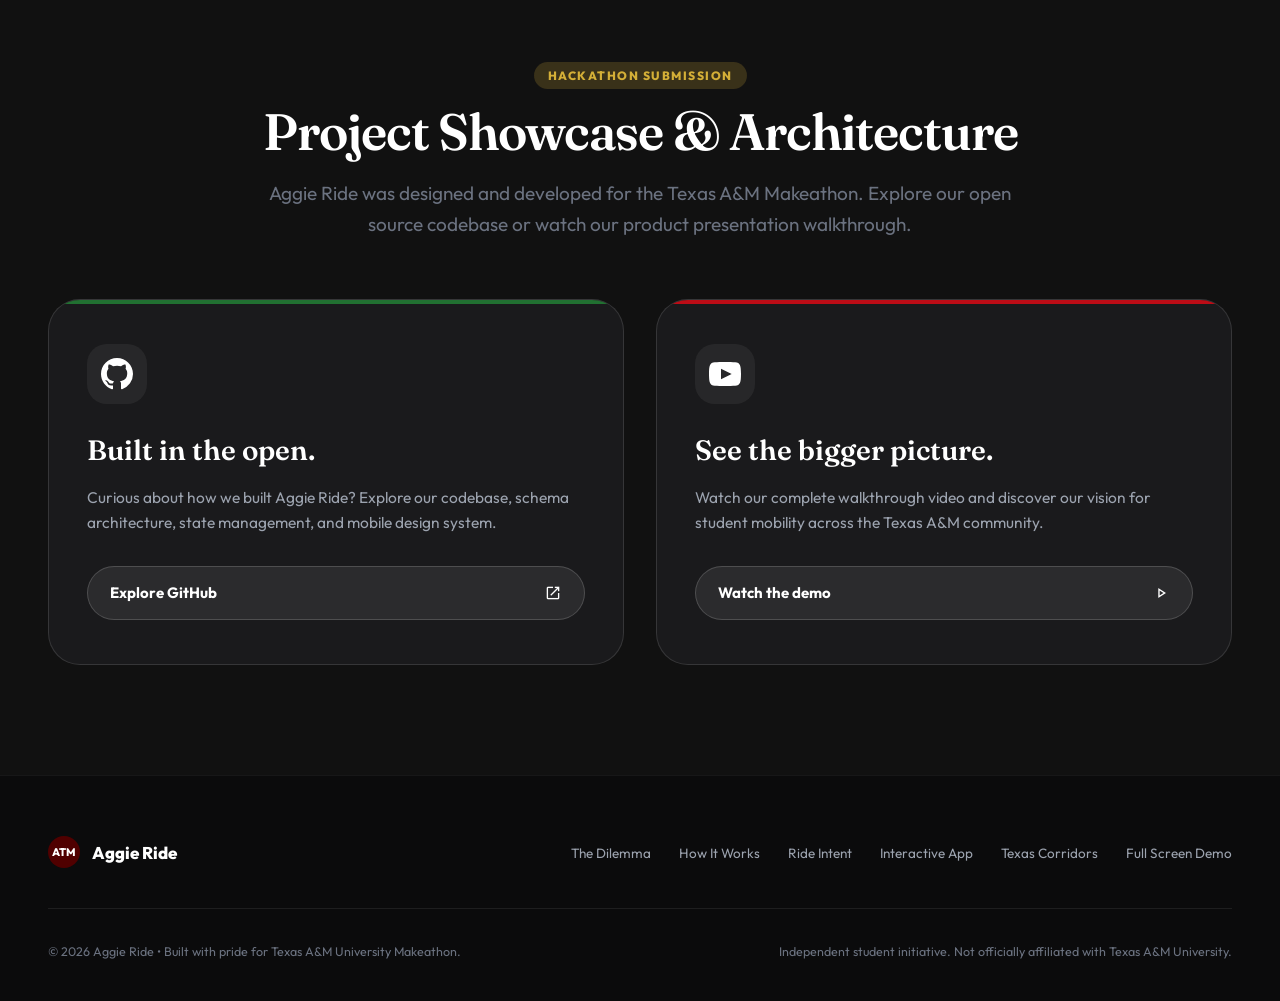
==== commit bed88270: "style: update manifesto quote to 'No Aggie should ride alone.'" ====
--- a/index.html
+++ b/index.html
@@ -828,7 +828,7 @@
       <!-- Manifesto Banner -->
       <div class="aggie-manifesto-banner">
         <p class="manifesto-quote">
-          “Because nobody should have to make the Texas drive alone.”
+          “No Aggie should ride alone.”
         </p>
         <span class="manifesto-author">— The Aggie Ride Team • College Station, Texas</span>
       </div>
